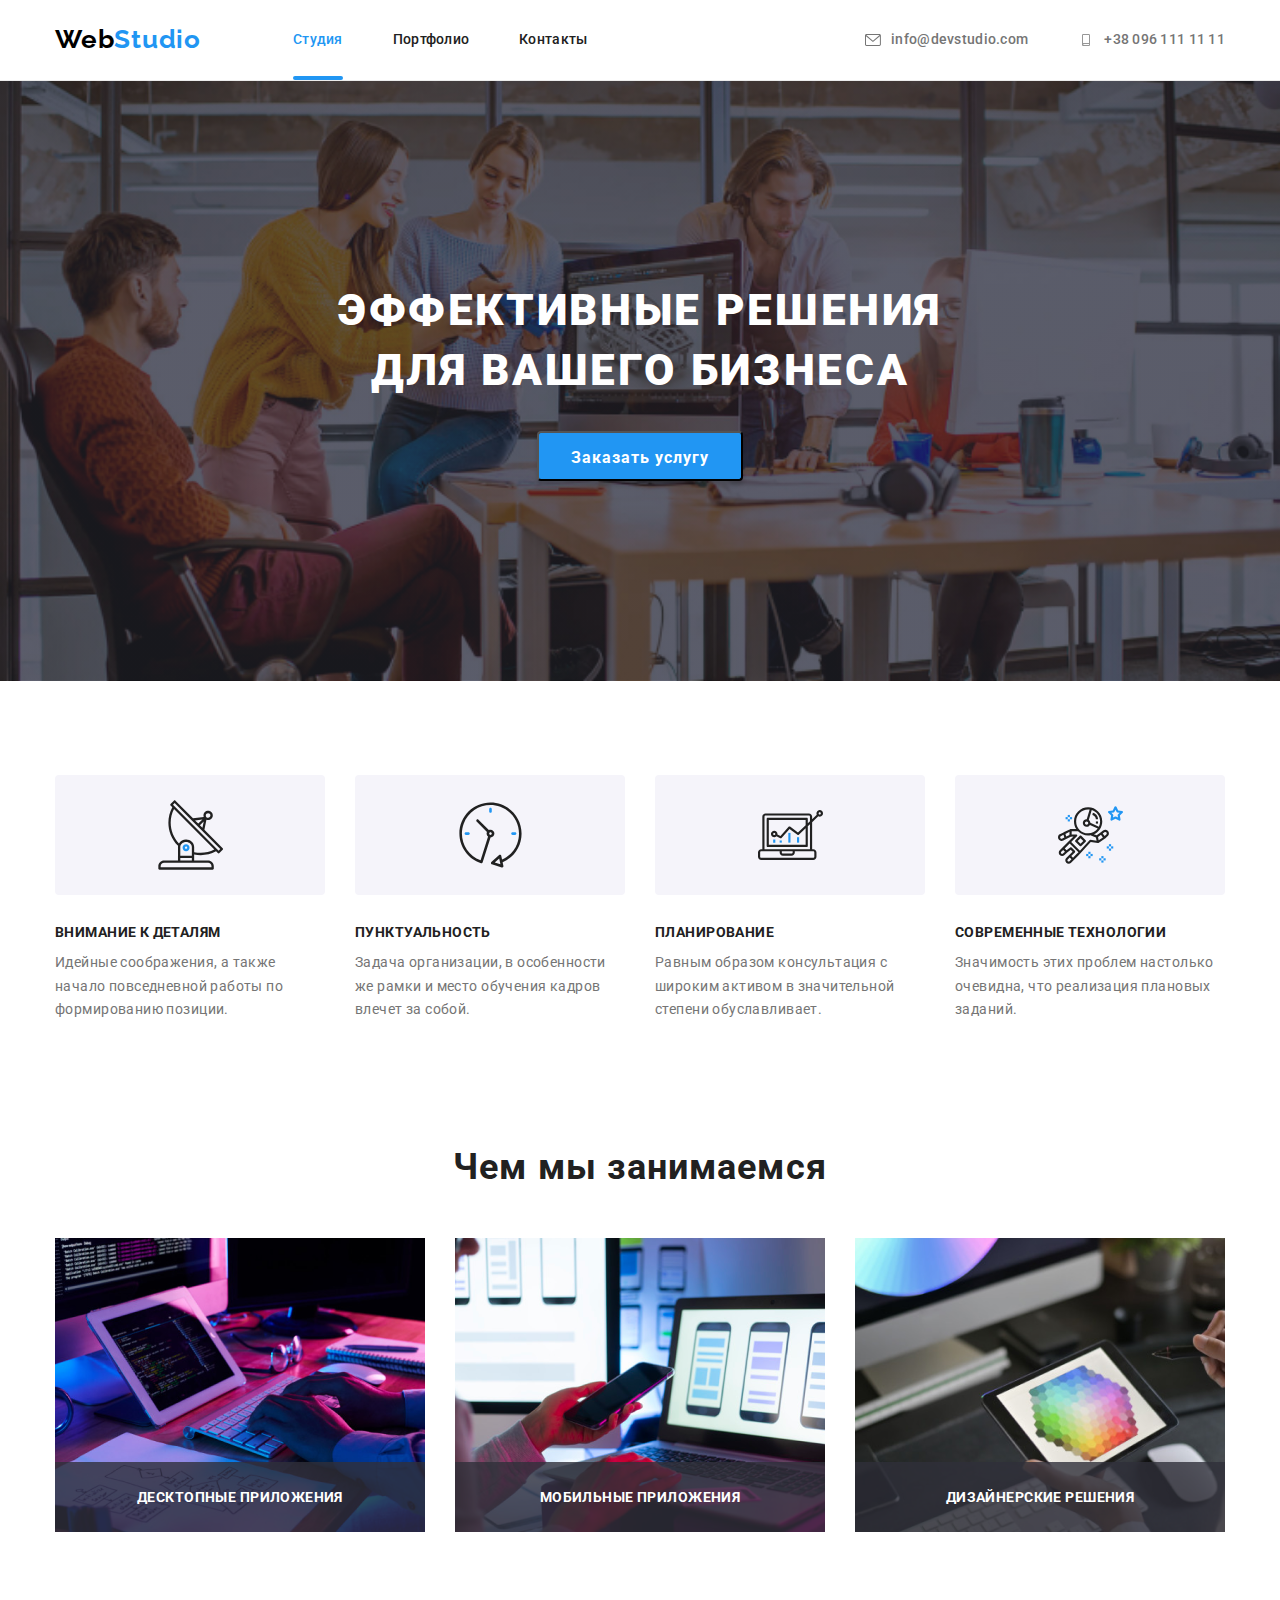
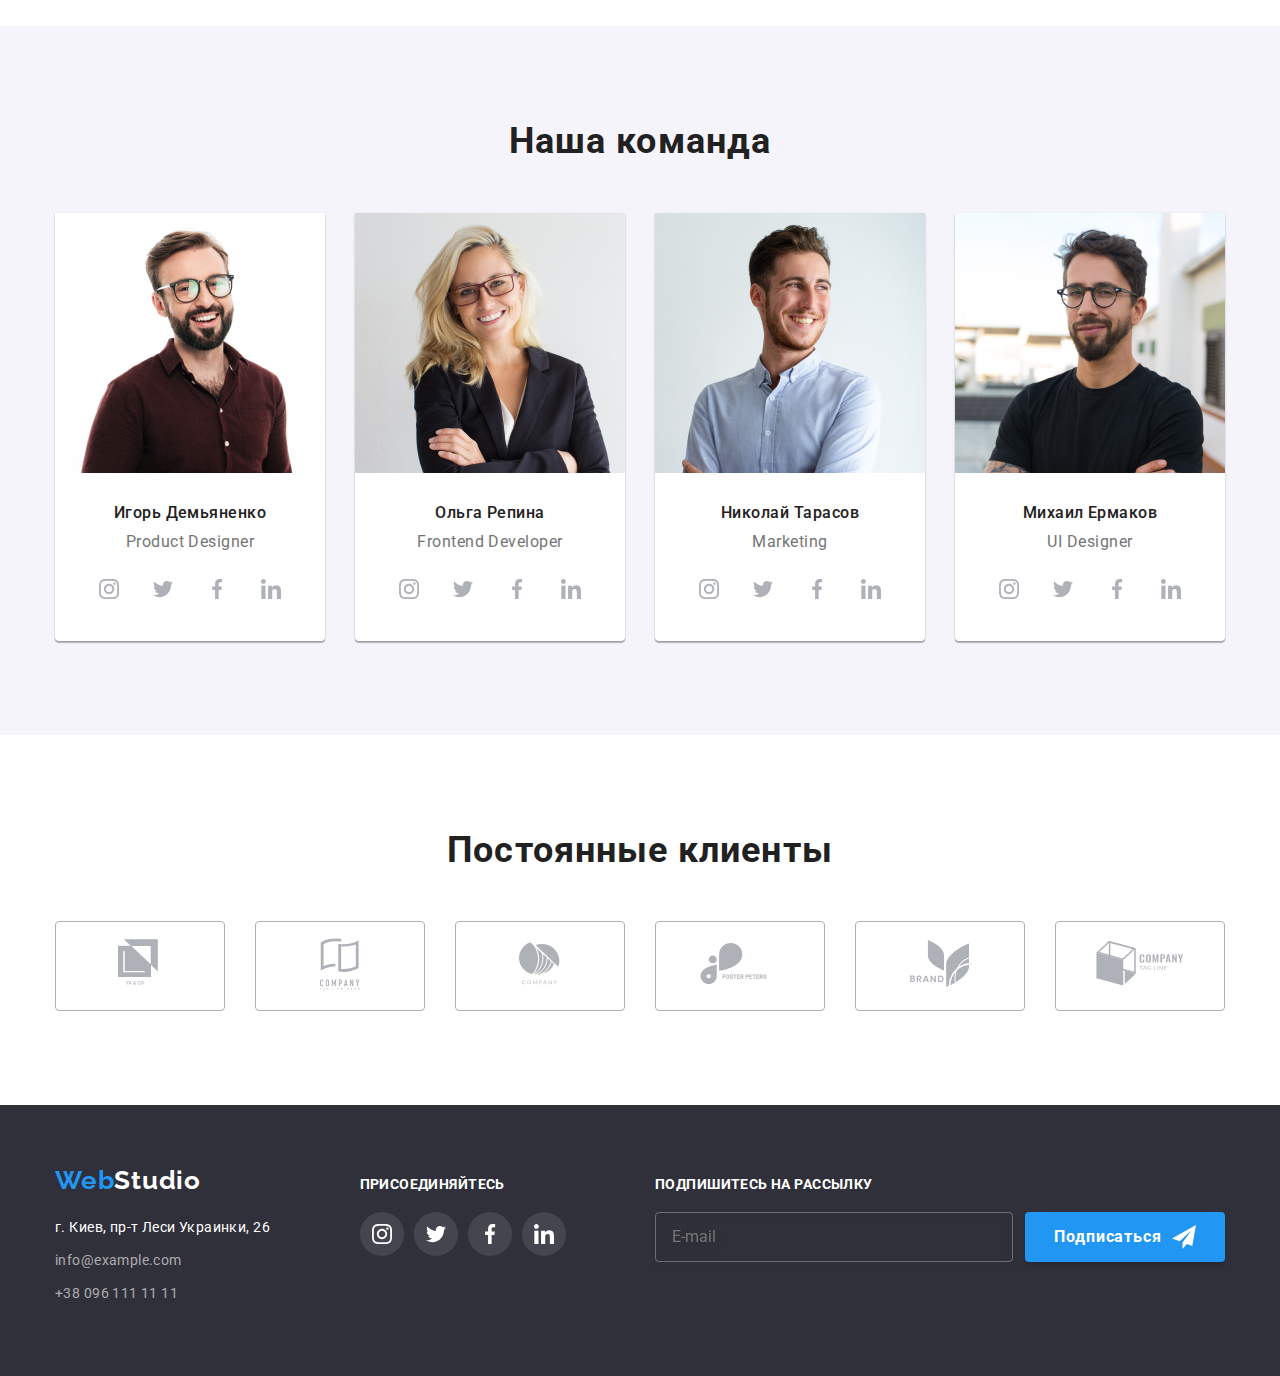
==== index.html @ e558c416 "продовжую 8 дз" ====
<!DOCTYPE html>
<html lang="ru">
  <head>
    <meta charset="UTF-8" />
    <meta name="viewport" content="width=device-width, initial-scale=1.0" />
    <title>Web Studio</title>
    <link href="https://fonts.googleapis.com/css2?family=Raleway:wght@700&family=Roboto:wght@400;500;700;900&display=swap"
      rel="stylesheet">
    <link rel="stylesheet" href="https://cdnjs.cloudflare.com/ajax/libs/modern-normalize/1.0.0/modern-normalize.min.css">
    <link rel="stylesheet" href="css/main.min.css">
  </head>
  <body>
    
    <!--Шапка сайта-->

        <header class="header">
          <div class="container">
            <div class="header__container">
              <a class="header__logo" href="./index.html" aria-label="логотип">Web<span class="header__studio">Studio</span></a>
            
              <nav class="navigation">
                <ul class="navigation__list list">
                  <li class="navigation__item"><a href="./index.html" class="navigation__link navigation__link_special">Студия</a></li>
                  <li class="navigation__item"><a href="./portfolio.html" class="navigation__link">Портфолио</a></li>
                  <li class="navigation__item"><a href="#Контакты" class="navigation__link">Контакты</a></li>
                </ul>
              </nav>
            
              <ul class="auth-nav list">
                <li><a href="mailto:info@devstudio.com" class="auth-nav__item auth-nav__item_email">
                  <svg class="auth-nav__icon" width="16px" height="12">
                    <use href="./img/icons/sprite.svg#icon-envelope"></use>
                  </svg>
                  info@devstudio.com</a></li>
                <li><a href="tel:+380961111111" class="auth-nav__item auth-nav__item_tel">
                  <svg class="auth-nav__icon" width="16px" height="12">
                    <use href="./img/icons/sprite.svg#icon-smartphone"></use>
                  </svg>
                  +38 096 111 11 11</a></li>
              </ul>
            </div>
          </div>
        </header>

      
      <!--HERO-->

      <main>
        <section class="hero">
          <div class="hero__content">
            <h1 class="hero__title">Эффективные решения <br /> для вашего бизнеса</h1>
            <button type="button" data-modal-open class="hero__button">Заказать услугу</button>
          </div>
        </section>
         
         
      
        <!--QUALITIES-->

        <section class="qualities">
          <div class="container">
            <ul class="qualities__list list">
                <li class="qualities__item">
                  <div class="qualities__svg">
                    <svg width="65px" height="70px">
                      <use href="./img/icons/sprite.svg#icon-sputnik"></use>
                    </svg>
                  </div>
                  <h2 class="qualities__title">Внимание к деталям</h2>
                  <p class="qualities__info">Идейные соображения, а также начало повседневной работы по формированию позиции.</p>
                </li>
              
                <li class="qualities__item">
                  <div class="qualities__svg">
                    <svg width="65px" height="70px">
                      <use href="./img/icons/sprite.svg#icon-clock"></use>
                    </svg>
                  </div>
                  <h3 class="qualities__title">Пунктуальность</h3>
                  <p class="qualities__info">Задача организации, в особенности же рамки и место обучения кадров влечет за собой.</p>
                </li>
              
                <li class="qualities__item">
                  <div class="qualities__svg">
                    <svg width="65px" height="70px">
                      <use href="./img/icons/sprite.svg#icon-diagram"></use>
                    </svg>
                  </div>
                  <h3 class="qualities__title">Планирование</h3>
                  <p class="qualities__info">Равным образом консультация с широким активом в значительной степени обуславливает.</p>
                </li>
              
                <li class="qualities__item">
                  <div class="qualities__svg">
                    <svg width="65px" height="70px">
                      <use href="./img/icons/sprite.svg#icon-astronaut"></use>
                    </svg>
                  </div>
                <h3 class="qualities__title">Современные технологии</h3>
                <p class="qualities__info">Значимость этих проблем настолько очевидна, что реализация плановых заданий.</p>
              </li>
            </ul>
          </div>
        </section>


        <!--PROJECTS-->

        <section class="our-projects">
        <div class="container">
          <h2 class="our-projects__title">Чем мы занимаемся</h2>
          <ul class="our-projects__list list">
            <li class="our-projects__item">
              <img src="./img/img.png" alt="Photo" />
            <div class="our-projects__overlay">
              <h3 class="our-projects__overlay-title">Десктопные приложения</h3>
            </div>
          </li>
            <li class="our-projects__item"><img src="./img/img1.png" alt="Photo" />
            <div class="our-projects__overlay">
              <h3 class="our-projects__overlay-title">Мобильные приложения</h3>
            </div>
            </li>
            <li class="our-projects__item"><img src="./img/img2.png" alt="Photo" />
            <div class="our-projects__overlay">
              <h3 class="our-projects__overlay-title">Дизайнерские решения</h3>
            </div>
            </li>
          </ul>
        </div>
        </section>


        <!--Наша команда-->

        <section class="ourteam">
          <div class="container">
            <h2 class="ourteam__title">Наша команда</h2>
            <ul class="ourteam__list list">

              <li class="ourteam__item">
                <picture class="picture">
                  <source srcset="./img/ourteam/igor_desk/img.jpg 1x, ./img/ourteam/igor_desk/img@2x.jpg 2x" media="(min-width: 1200px)">
                  <source srcset="./img/ourteam/igor_tab/img.jpg 1x, ./img/ourteam/igor_tab/img@2x.jpg 2x" media="(min-width: 768px)">
                  <source srcset="./img/ourteam/igor_tel/img.jpg 1x, ./img/ourteam/igor_tel/img@2x.jpg 2x" media="(min-width: 320px)">
                  <img class="ourteam__img" src="./img/ourteam/igor_tel/img.jpg" alt="Photo"  />
                </picture>
                <h3 class="ourteam__section-title">Игорь Демьяненко</h3>
                <p class="ourteam__section-info">Product Designer</p>
                <ul class="ourteam__social-list list">

                  <li class="ourteam__social-item"><a href="" class="ourteam__social-link">
                    <svg  class="ourteam__icon">
                      <use href="./img/icons/sprite.svg#icon-instagram"></use>
                    </svg>
                    </a>
                  </li>

                  <li class="ourteam__social-item"><a href="" class="ourteam__social-link">
                    <svg class="ourteam__icon">
                      <use href="./img/icons/sprite.svg#icon-twitter"></use>
                    </svg>
                  </a></li>

                  <li class="ourteam__social-item"><a href="" class="ourteam__social-link">
                    <svg class="ourteam__icon">
                      <use href="./img/icons/sprite.svg#icon-facebook"></use>
                    </svg>
                  </a></li>

                  <li class="ourteam__social-item"><a href="" class="ourteam__social-link">
                    <svg class="ourteam__icon">
                      <use href="./img/icons/sprite.svg#icon-linkedin"></use>
                    </svg>
                  </a></li>
                </ul>
              </li>

              <li class="ourteam__item">
                <picture class="picture">
                  <source srcset="./img/ourteam/olga_desk/img.jpg 1x, ./img/ourteam/olga_desk/img@2x.jpg 2x"
                    media="(min-width: 1200px)">
                  <source srcset="./img/ourteam/olga_tab/img.jpg 1x, ./img/ourteam/olga_tab/img@2x.jpg 2x" media="(min-width: 768px)">
                  <source srcset="./img/ourteam/olga_tel/img.jpg 1x, ./img/ourteam/olga_tel/img@2x.jpg 2x" media="(min-width: 320px)">
                  <img class="ourteam__img" src="./img/ourteam/olga_tel/img.jpg" alt="Photo" />
                </picture>
                <h3 class="ourteam__section-title">Ольга Репина</h3>
                <p class="ourteam__section-info">Frontend Developer</p>

                <ul class="ourteam__social-list list">

                  <li class="ourteam__social-item"><a href="" class="ourteam__social-link">
                    <svg class="ourteam__icon">
                      <use href="./img/icons/sprite.svg#icon-instagram"></use>
                    </svg>
                  </a></li>

                  <li class="ourteam__social-item"><a href="" class="ourteam__social-link">
                    <svg class="ourteam__icon">
                      <use href="./img/icons/sprite.svg#icon-twitter"></use>
                    </svg>
                  </a></li>

                  <li class="ourteam__social-item"><a href="" class="ourteam__social-link">
                    <svg class="ourteam__icon">
                      <use href="./img/icons/sprite.svg#icon-facebook"></use>
                    </svg>
                  </a></li>

                  <li class="ourteam__social-item"><a href="" class="ourteam__social-link">
                    <svg class="ourteam__icon">
                      <use href="./img/icons/sprite.svg#icon-linkedin"></use>
                    </svg>
                  </a></li>
                </ul>
              </li>

              <li class="ourteam__item">
                <picture class="picture">
                <source srcset="./img/ourteam/kolia_desk/img.jpg 1x, ./img/ourteam/kolia_desk/img@2x.jpg 2x" media="(min-width: 1200px)">
                <source srcset="./img/ourteam/kolia_tab/img.jpg 1x, ./img/ourteam/kolia_tab/img@2x.jpg 2x" media="(min-width: 768px)">
                <source srcset="./img/ourteam/kolia_tel/img.jpg 1x, ./img/ourteam/kolia_tel/img@2x.jpg 2x" media="(min-width: 320px)">
                <img class="ourteam__img" src="./img/ourteam/kolia_tel/img.jpg" alt="Photo" />
                </picture>
                <h3 class="ourteam__section-title">Николай Тарасов</h3>
                <p class="ourteam__section-info">Marketing</p>
                <ul class="ourteam__social-list list">

                  <li class="ourteam__social-item"><a href="" class="ourteam__social-link">
                    <svg class="ourteam__icon">
                      <use href="./img/icons/sprite.svg#icon-instagram"></use>
                    </svg>
                  </a></li>

                  <li class="ourteam__social-item"><a href="" class="ourteam__social-link">
                    <svg class="ourteam__icon">
                      <use href="./img/icons/sprite.svg#icon-twitter"></use>
                    </svg>
                  </a></li>

                  <li class="ourteam__social-item"><a href="" class="ourteam__social-link">
                    <svg class="ourteam__icon">
                      <use href="./img/icons/sprite.svg#icon-facebook"></use>
                    </svg>
                  </a></li>

                  <li class="ourteam__social-item"><a href="" class="ourteam__social-link">
                    <svg class="ourteam__icon">
                      <use href="./img/icons/sprite.svg#icon-linkedin"></use>
                    </svg>
                  </a></li>
                </ul>
              </li>

              <li class="ourteam__item">
                <picture class="picture">
                  <source srcset="./img/ourteam/misha_desk/img.jpg 1x, ./img/ourteam/misha_desk/img@2x.jpg 2x"
                    media="(min-width: 1200px)">
                  <source srcset="./img/ourteam/misha_tab/img.jpg 1x, ./img/ourteam/misha_tab/img@2x.jpg 2x" media="(min-width: 768px)">
                  <source srcset="./img/ourteam/misha_tel/img.jpg 1x, ./img/ourteam/misha_tel/img@2x.jpg 2x" media="(min-width: 320px)">
                  <img class="ourteam__img" src="./img/ourteam/misha_tel/img.jpg" alt="Photo" />
                </picture>
                <h3 class="ourteam__section-title">Михаил Ермаков</h3>
                <p class="ourteam__section-info">UI Designer</p>

                <ul class="ourteam__social-list list">

                  <li class="ourteam__social-item"><a href="" class="ourteam__social-link">
                    <svg class="ourteam__icon">
                      <use href="./img/icons/sprite.svg#icon-instagram"></use>
                    </svg>
                  </a></li>

                  <li class="ourteam__social-item"><a href="" class="ourteam__social-link">
                    <svg class="ourteam__icon">
                      <use href="./img/icons/sprite.svg#icon-twitter"></use>
                    </svg>
                  </a></li>

                  <li class="ourteam__social-item"><a href="" class="ourteam__social-link">
                    <svg class="ourteam__icon">
                      <use href="./img/icons/sprite.svg#icon-facebook"></use>
                    </svg>
                  </a></li>

                  <li class="ourteam__social-item"><a href="" class="ourteam__social-link">
                    <svg class="ourteam__icon">
                      <use href="./img/icons/sprite.svg#icon-linkedin"></use>
                    </svg>
                  </a></li>
                </ul>
              </li>

            </ul>
          </div>
        </section>

          <!--Постоянные клиенты-->

        <section class="clients">
          <div class="container">
            <h2 class="clients__title">Постоянные клиенты</h2>
            <ul class="clients__list list">
              <li class="clients__item">
                <a href="">
                  <svg class="clients__icon" width="44px" height="49px">
                    <use href="./img/icons/sprite.svg#icon-logo"></use>
                  </svg>
                </a>
              </li>
              <li class="clients__item">
                <a href="">
                  <svg class="clients__icon" width="40px" height="52px">
                    <use href="./img/icons/sprite.svg#icon-logo1"></use>
                  </svg>
                </a>
              </li>
              <li class="clients__item">
                <a href="">
                  <svg class="clients__icon" width="41px" height="43px">
                    <use href="./img/icons/sprite.svg#icon-logo2"></use>
                  </svg>
                </a>
              </li>
              <li class="clients__item">
                <a href="">
                  <svg class="clients__icon" width="80px" height="42px">
                    <use href="./img/icons/sprite.svg#icon-logo3"></use>
                  </svg>
                </a>
              </li>
              <li class="clients__item">
                <a href="">
                  <svg class="clients__icon" width="59px" height="47px">
                    <use href="./img/icons/sprite.svg#icon-logo4"></use>
                  </svg>
                </a>
              </li>
              <li class="clients__item">
                <a href="">
                  <svg class="clients__icon" width="88px" height="45px">
                    <use href="./img/icons/sprite.svg#icon-logo5"></use>
                  </svg>
                </a>
              </li>
            </ul>
          </div>
        </section>
     </main>

      <!--Підвал-->

      <footer class="footer">
        <div class="footer__container container">

          <!-- 1 СЕКЦІЯ -->
          <div class="footer-contacts">
            <a href="./index.html" class="footer-contacts__webstudio">Web<span class="footer-contacts__logo">Studio</span></a>
            <address class="footer-contacts__adress">
              <p class="footer-contacts__street">г. Киев, пр-т Леси Украинки, 26</p>
              <p class="footer-contacts__mail"><a href="mailto:info@example.com" class="footer-contacts__info">info@example.com</a></p>
              <p><a href="tel:+380961111111" class="footer-contacts__info">+38 096 111 11 11</a></p>
            </address>
          </div>

          <!-- 2 СЕКЦІЯ -->
          <div class="footer-join">
            <h3 class="footer__title">присоединяйтесь</h3>
            <ul class="footer-join__list list">
              <li class="footer-join__item">
                <a href="" class="footer-join__link">
                  <svg class="footer-join__icon">
                    <use href="./img/icons/sprite.svg#icon-instagram"></use>
                  </svg>
                </a>
              </li>
              <li class="footer-join__item">
                <a href="" class="footer-join__link">
                  <svg class="footer-join__icon">
                    <use href="./img/icons/sprite.svg#icon-twitter"></use>
                  </svg>
                </a>
              </li>
              <li class="footer-join__item">
                <a href="" class="footer-join__link">
                  <svg class="footer-join__icon">
                    <use href="./img/icons/sprite.svg#icon-facebook"></use>
                  </svg>
                </a>
              </li>
              <li class="footer-join__item">
                <a href="" class="footer-join__link">
                  <svg class="footer-join__icon">
                    <use href="./img/icons/sprite.svg#icon-linkedin"></use>
                  </svg>
                </a>
              </li>
            </ul>
          </div>

          <!-- 3 СЕКЦІЯ -->
          <div class="footer-subscribe">
            <h3 class="footer__title">Подпишитесь на рассылку</h3>
            <form action="#" class="footer-subscribe__form">
              <input type="email" class="footer-subscribe__input" name="user-email" placeholder="E-mail">
              <button type="submit" class="footer-subscribe__btn">Подписаться
                <svg class="footer-subscribe__icon" width="24" height="24">
                  <use href="./img/icon/sprite.svg#icon-send"></use>
                </svg>
              </button>
            </form>
          </div>

        </div>
      </footer>

          <!-- BACKDROP -->
          <!-- КНОПКА -->

      <div class="backdrop is-hidden" data-modal>
        <div class="modal">
          <button type="button" class="modal__close" data-modal-close>
            <svg class="modal__close-icon" width="18px" height="18px">
              <use href="./img/icons/sprite.svg#icon-close-modal"></use>
            </svg>
          </button>

         <!-- СЕКЦІЯ -->
          <h3 class="modal__title">Оставьте свои данные, мы вам перезвоним</h3>
          <form action="#" class="modal__form">

            <div class="modal__form-field">
            <label class="modal__label" for="user-name">Имя</label>
            <input type="text" name="user-name" id="user-name" class="modal__input">
            <svg class="modal__icon">
              <use href="./img/icon/sprite.svg#icon-person"></use>
            </svg>
            </div>
            
            <div class="modal__form-field">
              <label class="modal__label" for="user-tell">Телефон</label>
              <input type="tel" name="user-tell" id="user-tell" class="modal__input">
              <svg class="modal__icon">
                <use href="./img/icon/sprite.svg#icon-tell"></use>
              </svg>
            </div>
                        
            <div class="modal__form-field">
              <label class="modal__label" for="user-email">Почта</label>
              <input type="email" name="user-email" id="user-email" class="modal__input">
              <svg class="modal__icon">
                <use href="./img/icon/sprite.svg#icon-email"></use>
              </svg>
            </div>
                  
            <div class="modal__form-field">
              <label for="user-message" class="modal__label">Комментарий</label>
              <textarea name="user-message" id="user-message" class="modal__textarea"></textarea>
            </div>
              
            <div class="modal__policy-field">
              <input type="checkbox" name="user-policy" id="user-policy" class="modal__checkbox visually-hidden">
              <label for="user-policy" class="modal__label-policy"><span>Соглашаюсь с рассылкой и принимаю <a href="">Условия
                договора</a></span></label>
              <button type="submit" class="modal__btn">Отправить</button>
            </div>
                                     
            </form>
        </div>
      </div>

      <script>
        (() => {
          document.querySelector('.js-speaker-form').addEventListener('submit', e => {
            e.preventDefault();

            new FormData(e.currentTarget).forEach((value, name) =>
              console.log(`${name}: ${value}`),
            );

            e.currentTarget.reset();
          });
        })();
      </script>
      <script src="./js/btn-menu.js"></script>
      <script src="./js/modal.js"></script>

  </body>
</html>
---- css/main.min.css ----
html{box-sizing:border-box}*{margin:0;padding:0}*,*::before,*::after{box-sizing:inherit}img{display:block}body{background-color:#ffffff;color:#757575;font-family:"Roboto", sans-serif;letter-spacing:0.03em}.container{width:100%;padding-left:15px;padding-right:15px;margin-right:auto;margin-left:auto}@media screen and (min-width: 480px){.container{width:480px}}@media screen and (min-width: 768px){.container{width:768px}}@media screen and (min-width: 1200px){.container{width:1200px}}.list{list-style:none}.header{border-bottom:1px solid #ececec}.header__logo{width:145px;height:31px;color:#000000;text-decoration:none;font-family:"Raleway", sans-serif;font-style:normal;font-weight:bold;font-size:26px;line-height:1.19;letter-spacing:0.03em;margin-right:93px}.header__studio{color:#2196f3}.header__container{display:flex;align-items:flex-start;align-items:center}.navigation__list{display:flex;max-width:294px}.navigation__link{font-style:normal;font-weight:500;font-size:14px;line-height:1.14;letter-spacing:0.02em;color:#212121;text-decoration:none;position:relative;display:block;padding-top:32px;padding-bottom:32px}.navigation__link_special{color:#2196f3}.navigation__link:hover,.navigation__link:focus{color:#2196f3;transition:250ms cubic-bezier(0.4, 0, 0.2, 1)}.navigation__link::after{content:"";position:absolute;display:block;left:0;bottom:-0.3px;width:100%;height:4px;background:#2196f3;border-radius:2px;transform:scaleX(0);transition:250ms cubic-bezier(0.4, 0, 0.2, 1)}.navigation__link:hover::after,.navigation__link:focus::after{transform:scaleX(1);transition:250ms cubic-bezier(0.4, 0, 0.2, 1)}.navigation__link_special::after{content:"";position:absolute;display:block;left:0;bottom:-0.3px;width:100%;height:4px;background:#2196f3;border-radius:2px;transform:scaleX(1);transition:250ms cubic-bezier(0.4, 0, 0.2, 1)}.navigation__item:not(:last-child){margin-right:50px}.auth-nav__item{color:#757575;text-decoration:none;font-weight:500;font-size:14px;line-height:1.14;letter-spacing:0.02em}.auth-nav__item:hover,.auth-nav__item:focus{color:#2196f3;transition:250ms cubic-bezier(0.4, 0, 0.2, 1)}.auth-nav{display:flex;margin-left:auto}.auth-nav__item{display:flex;justify-content:center;align-items:center}.auth-nav__item_tel{margin-left:50px}.auth-nav__icon{margin-right:10px;fill:#757575}.auth-nav__item:hover .auth-nav__icon{fill:#2196f3;transition:250ms cubic-bezier(0.4, 0, 0.2, 1)}.hero{width:100%;padding-top:118px;padding-bottom:118px;background-color:#c4c4c4;background-image:linear-gradient(rgba(47,48,58,0.5), rgba(47,48,58,0.5)),url("../../img/hero/mhero.jpg");background-size:cover;background-position:center}@media screen and (min-device-pixel-ratio: 2), screen and (min-resolution: 192dpi), screen and (min-resolution: 2dppx){.hero{background-image:url("../../img/hero/mhero@2x.jpg")}}@media screen and (min-width: 481px) and (max-width: 768px){.hero{background-image:linear-gradient(rgba(47,48,58,0.5), rgba(47,48,58,0.5)),url("../../img/hero/thero.jpg");background-size:cover;background-position:center}}@media screen and (min-device-pixel-ratio: 2), screen and (min-resolution: 192dpi), screen and (min-resolution: 2dppx){.hero{background-image:url("../../img/hero/thero@2x.jpg")}}@media screen and (min-width: 769px){.hero{padding-top:200px;padding-bottom:200px}.hero{background-image:linear-gradient(rgba(47,48,58,0.5), rgba(47,48,58,0.5)),url("../../img/hero/dhero.jpg");background-size:cover;background-position:center}}@media screen and (min-device-pixel-ratio: 2), screen and (min-resolution: 192dpi), screen and (min-resolution: 2dppx){.hero{background-image:url("../../img/hero/dhero@2x.jpg")}}.hero__content{margin-left:auto;margin-right:auto;padding:0;text-align:center}@media screen and (min-width: 480px) and (max-width: 1199px){.hero__content__content{width:360px}}@media screen and (min-width: 1200px){.hero__content__content{width:696px}}.hero__title{margin-top:0px;margin-bottom:30px;color:#fff;font-weight:900;font-size:44px;line-height:1.36;letter-spacing:0.06em;text-transform:uppercase}@media screen and (max-width: 1199px){.hero__title__title{font-size:26px;line-height:1.61}}.hero__button{display:inline-block;min-width:200px;height:50px;padding:10px 32px;font-style:normal;font-weight:bold;font-size:16px;line-height:1.875;text-align:center;letter-spacing:0.06em;color:#fff;background:#2196f3;box-shadow:0px 4px 4px rgba(0,0,0,0.15);border-radius:4px}.qualities{padding-top:60px;padding-bottom:60px}@media screen and (min-width: 1200px){.qualities{padding-top:94px;padding-bottom:47px}}.qualities__list{display:block;margin:0 auto}@media screen and (min-width: 768px){.qualities__list{display:flex;flex-wrap:wrap;justify-content:space-between}}@media screen and (min-width: 1200px){.qualities__list{display:flex;justify-content:space-between}}.qualities__item{display:block;width:450px}@media screen and (min-width: 320px) and (max-width: 767px){.qualities__item:not(:last-child){margin-bottom:30px}}@media screen and (min-width: 768px){.qualities__item{width:354px}.qualities__item:nth-child(-n+2){margin-bottom:30px}}@media screen and (min-width: 1200px){.qualities__item{width:270px;display:flex;flex-direction:column;margin-bottom:0}.qualities__item:not(:last-child){margin-right:30px}}.qualities__title{margin-bottom:10px;color:#212121;text-align:center;margin-bottom:10px;font-style:normal;font-weight:bold;font-size:14px;line-height:1.14;letter-spacing:0.03em;text-transform:uppercase}@media screen and (min-width: 768px){.qualities__title{text-align:start}}.qualities__info{color:#757575;font-style:normal;font-weight:normal;font-size:14px;line-height:1.71;letter-spacing:0.03em}.qualities__svg{height:120px;width:450px;border-radius:4px;margin-bottom:30px;display:flex;justify-content:center;align-items:center;background-color:#f5f4fa}@media screen and (min-width: 768px){.qualities__svg{width:354px}}@media screen and (min-width: 1200px){.qualities__svg{width:270px}}.our-projects{padding-top:47px;padding-bottom:94px;display:none}@media screen and (min-width: 1200px){.our-projects{display:block}}.our-projects__title{font-style:normal;font-weight:bold;font-size:36px;line-height:1.17;text-align:center;letter-spacing:0.03em;margin-bottom:50px;color:#212121}.our-projects__list{display:flex;justify-content:center;font-size:0}.our-projects__item{display:block;width:370px;position:relative}.our-projects__item:not(:last-child){margin-right:30px}.our-projects__overlay{position:absolute;bottom:0;left:0;width:370px;height:70px;background:rgba(47,48,58,0.8);padding-top:27px;padding-bottom:27px}.our-projects__overlay-title{font-style:normal;font-weight:bold;font-size:14px;line-height:16px;text-align:center;letter-spacing:0.03em;text-transform:uppercase;color:#ffffff}.ourteam{background:#f5f4fa;padding-bottom:60px;padding-top:60px}@media screen and (min-width: 1200px){.ourteam{padding-bottom:94px;padding-top:94px}}.ourteam__title{font-style:normal;font-weight:bold;font-size:28px;line-height:1.18;text-align:center;letter-spacing:0.03em;margin-bottom:30px;color:#212121}@media screen and (min-width: 1200px){.ourteam__title{font-size:36px;line-height:1.17;margin-bottom:50px}}.ourteam__section-title{font-weight:500;font-size:16px;line-height:19px;text-align:center;letter-spacing:0.03em;margin-bottom:10px;color:#212121}.ourteam__section-info{text-align:center;margin-bottom:16px;color:#757575;font-style:normal;font-weight:normal;font-size:16px;line-height:1.19;text-align:center;letter-spacing:0.03em}.ourteam__img{margin-bottom:30px}.ourteam__list{display:block;margin:0 auto}@media screen and (min-width: 768px){.ourteam__list{display:flex;flex-wrap:wrap;justify-content:space-between}}@media screen and (min-width: 1200px){.ourteam__list{display:flex;justify-content:center}}.ourteam__item{display:block;width:450px;background:#ffffff;box-shadow:0px 1px 3px rgba(0,0,0,0.12),0px 1px 1px rgba(0,0,0,0.14),0px 2px 1px rgba(0,0,0,0.2);border-radius:0px 0px 4px 4px;padding-bottom:30px}@media screen and (min-width: 320px) and (max-width: 767px){.ourteam__item:not(:last-child){margin-bottom:30px}}@media screen and (min-width: 768px){.ourteam__item{width:354px}.ourteam__item:nth-child(-n+2){margin-bottom:30px}}@media screen and (min-width: 1200px){.ourteam__item{width:270px;display:flex;flex-direction:column;margin-bottom:0}.ourteam__item:not(:last-child){margin-right:30px;margin-bottom:0}}.ourteam__social-list{display:flex;justify-content:center}.ourteam__social-link{width:44px;height:44px;background-color:#ffffff;border-radius:50%;display:flex;justify-content:center;align-items:center}.ourteam__social-item:not(:last-child){margin-right:10px}.ourteam__icon{width:20px;height:20px;fill:#afb1b8}.ourteam__social-link:hover,.ourteam__social-link:focus{background-color:#2196f3;transition:250ms cubic-bezier(0.4, 0, 0.2, 1)}.ourteam__social-link:hover .ourteam__icon,.ourteam__social-link:focus .ourteam__icon{fill:#fff;transition:250ms cubic-bezier(0.4, 0, 0.2, 1)}.clients{padding-bottom:60px;padding-top:60px}@media screen and (min-width: 1200px){.clients{padding-bottom:94px;padding-top:94px}}.clients__title{font-style:normal;font-weight:bold;font-size:28px;line-height:1.18px;text-align:center;letter-spacing:0.03em;color:#212121;margin-bottom:30px}@media screen and (min-width: 1200px){.clients__title{font-size:36px;line-height:1.17;margin-bottom:50px}}.clients__list{display:flex;flex-wrap:wrap;margin:-15px}.clients__item{border:1px solid #afb1b8;box-sizing:border-box;border-radius:4px;display:flex;justify-content:center;align-items:center;height:90px}@media screen and (min-width: 768px){.clients__item{width:calc((100% - 3 * 30px) / 3);margin:15px}}@media screen and (min-width: 1200px){.clients__item{width:calc((100% - 6 * 30px) / 6);margin:15px}}@media screen and (max-width: 767px){.clients__item{width:calc((100% - 2 * 30px) / 2);margin:15px}}.clients__item:hover,.clients__item:focus{border-color:#2196f3}.clients__icon{fill:#afb1b8}.clients__item:hover .clients__icon,.clients__item:focus .clients__icon{fill:#2196f3;transition:250ms cubic-bezier(0.4, 0, 0.2, 1)}.footer{background:#2f303a;padding-bottom:60px;padding-top:60px}.footer__container{display:flex;flex-direction:column;align-items:center}@media screen and (min-width: 768px){.footer__container{display:flex;flex-direction:row;flex-wrap:wrap;justify-content:space-evenly;align-items:baseline}}@media screen and (min-width: 1200px){.footer__container{display:flex;flex-direction:row;justify-content:space-between;align-items:baseline}}.footer__title{font-style:normal;font-weight:bold;font-size:14px;line-height:16px;letter-spacing:0.03em;text-transform:uppercase;color:#fff;margin-bottom:20px}.footer-contacts{display:flex;flex-direction:column;margin-bottom:60px;align-items:center}@media screen and (min-width: 1200px){.footer-contacts{align-items:flex-start;margin-bottom:0}}.footer-contacts__webstudio{display:inline-block;font-family:"Raleway", sans-serif;font-style:normal;font-weight:bold;font-size:26px;line-height:1.19;letter-spacing:0.03em;color:#2196f3;text-decoration:none;margin-bottom:20px}.footer-contacts__logo{color:#fff}.footer-contacts__street{display:inline-block;font-style:normal;font-weight:normal;font-size:14px;line-height:1.71;letter-spacing:0.03em;color:#fff;margin-bottom:9px}.footer-contacts__info{display:inline-block;font-style:normal;font-weight:normal;font-size:14px;line-height:1.71;text-decoration:none;letter-spacing:0.03em;color:rgba(255,255,255,0.6)}.footer-contacts__mail{display:inline-block;margin-bottom:9px}.footer-contacts__adress{display:flex;flex-direction:column}@media screen and (min-width: 320px) and (max-width: 1199px){.footer-contacts__adress{text-align:center}}.footer-join{width:206px;margin-bottom:60px;text-align:center}@media screen and (min-width: 1200px){.footer-join{text-align:left}}.footer-join__list{display:flex;justify-content:space-between}.footer-join__link{width:44px;height:44px;background:rgba(255,255,255,0.1);border-radius:50%;display:flex;justify-content:center;align-items:center}.footer-join__link:hover,.footer-join__link:hover{background-color:#2196f3;transition:250ms cubic-bezier(0.4, 0, 0.2, 1)}.footer-join__icon{fill:#ffffff;width:20px;height:20px}.footer-subscribe{text-align:center}@media screen and (min-width: 1200px){.footer-subscribe{text-align:left}}.footer-subscribe__form{display:flex;justify-content:center;align-items:center;flex-direction:column}@media screen and (min-width: 1200px){.footer-subscribe__form{display:flex;flex-direction:row}}.footer-subscribe__input{width:450px;height:50px;border:1px solid rgba(255,255,255,0.3);box-sizing:border-box;filter:drop-shadow(0px 4px 4px rgba(0,0,0,0.15));border-radius:4px;background:transparent;padding-left:16px;color:#fff}@media screen and (min-width: 320px) and (max-width: 1199px){.footer-subscribe__input{margin-bottom:20px}}@media screen and (min-width: 1200px){.footer-subscribe__input{width:358px}}.footer-subscribe__btn{width:200px;height:50px;box-shadow:0px 4px 4px rgba(0,0,0,0.15);border-radius:4px;background-color:#2196f3;border:none;margin-left:12px;font-style:normal;font-weight:bold;font-size:16px;line-height:30px;letter-spacing:0.06em;color:#ffffff;display:flex;justify-content:center;align-items:center}.footer-subscribe__icon{fill:#ffffff;margin-left:10px}.backdrop{position:fixed;top:0;left:0;width:100%;height:100%;background:rgba(0,0,0,0.2);transition:all 1000ms linear}.is-hidden{opacity:0;visibility:hidden;pointer-events:none}.modal{width:528px;background:#ffffff;box-shadow:0px 1px 3px rgba(0,0,0,0.12),0px 1px 1px rgba(0,0,0,0.14),0px 2px 1px rgba(0,0,0,0.2);border-radius:4px;position:absolute;top:50%;left:50%;transform:translate(-50%, -50%);padding-left:40px;padding-right:40px;padding-top:40px;padding-bottom:40px}.modal__close{width:30px;height:30px;border-radius:50%;background:#ffffff;border:1px solid rgba(0,0,0,0.1);position:absolute;cursor:pointer;top:8px;right:8px;display:flex;justify-content:center;align-items:center}.modal__close:hover,.modal__close:focus{fill:#2196f3;transition:250ms cubic-bezier(0.4, 0, 0.2, 1)}.modal__form-field{position:relative;margin-bottom:28px;width:448px}.modal__form{display:flex;flex-direction:column;align-items:center}.modal__input{width:100%;height:40px;left:576px;top:382px;border:1px solid rgba(33,33,33,0.2);border-radius:4px;padding-left:42px}.modal__input:focus,.modal__input:hover,.modal__textarea:focus,.modal__textarea:hover{outline:none;border-color:#2196f3}.modal__input:hover+.modal__icon,.modal__input:focus+.modal__icon{fill:#2196f3}.modal__textarea{width:100%;height:120px;border:1px solid rgba(33,33,33,0.2);box-sizing:border-box;border-radius:4px;resize:none;padding:12px 16px}.modal__icon{width:18px;height:18px;position:absolute;top:50%;left:12px;transform:translateY(-50%)}.modal__label{position:absolute;top:-18px;left:0;font-style:normal;font-weight:normal;font-size:12px;line-height:14px;letter-spacing:0.01em;color:#757575}.modal__title{margin-bottom:30px;font-weight:bold;font-size:20px;line-height:23px;text-align:center;letter-spacing:0.03em;color:#212121}.modal__label-policy{font-style:normal;font-weight:normal;font-size:14px;line-height:24px;letter-spacing:0.03em;color:#757575;padding-bottom:30px;text-align:right;display:flex;align-items:center;justify-content:center}.modal__label-policy::before{content:"";display:block;height:15px;width:16px;border:1px solid black;margin-right:8px}.modal__checkbox:checked+.modal__label-policy::before{background-image:url("../img/icon/check.svg");border:none}.modal__btn{width:200px;height:50px;background:#2196f3;box-shadow:0px 4px 4px rgba(0,0,0,0.15);border-radius:4px;font-style:normal;font-weight:bold;font-size:16px;line-height:30px;border:none;color:#ffffff}.modal__policy-field{display:flex;flex-wrap:wrap;justify-content:center}.modal__btn:focus{background-color:#188ce8}.visually-hidden{position:absolute !important;clip:rect(1px 1px 1px 1px);clip:rect(1px, 1px, 1px, 1px);padding:0 !important;border:0 !important;height:1px !important;width:1px !important;overflow:hidden}.button{padding-top:94px;padding-bottom:94px}.button__icon{padding:6px 22px;background:#f5f4fa;border-radius:4px;font-style:normal;font-weight:500;font-size:16px;line-height:26px;color:#212121;text-align:center;letter-spacing:0.03em;border:none}.button__icon:hover,.button__icon:focus{background:#2196f3;box-shadow:0px 3px 1px rgba(0,0,0,0.1),0px 1px 2px rgba(0,0,0,0.08),0px 2px 2px rgba(0,0,0,0.12);border-radius:4px;color:#fff;transition:250ms cubic-bezier(0.4, 0, 0.2, 1)}.button__list{display:flex;justify-content:center;margin-bottom:50px}.button__item:not(:last-child){margin-right:8px}.projects__title{font-style:normal;font-weight:bold;font-size:18px;line-height:36px;color:#212121;letter-spacing:0.06em}.projects__info{font-style:normal;font-weight:normal;font-size:16px;line-height:30px;color:#757575;letter-spacing:0.03em}.projects__list{display:flex;flex-wrap:wrap;justify-content:space-between}.projects__item{display:block;width:370px;background:#ffffff;border:1px solid #eeeeee;box-sizing:border-box}.projects__item:hover,.projects__item:focus{background:#ffffff;border:1px solid #eeeeee;box-sizing:border-box;box-shadow:0px 1px 1px rgba(0,0,0,0.12),0px 4px 4px rgba(0,0,0,0.06),1px 4px 6px rgba(0,0,0,0.16)}.projects__item:not(:nth-child(n+7)){margin-bottom:30px}.projects__container{margin:0 24px;padding-bottom:20px;padding-top:20px}.projects__overlay{position:relative;overflow:hidden}.projects__paragraph{font-style:normal;font-weight:normal;font-size:18px;line-height:28px;letter-spacing:0.03em;color:#ffffff;position:absolute;top:0;left:0;width:100%;height:100%;transform:translateY(100%);transition:transform 250ms ease;background-color:rgba(33,150,243,0.9);padding:63px 24px}.projects__item:hover .projects__paragraph,.projects__item:focus .projects__paragraph{transform:translateY(0);transition:250ms cubic-bezier(0.4, 0, 0.2, 1)}
/*# sourceMappingURL=main.min.css.map */
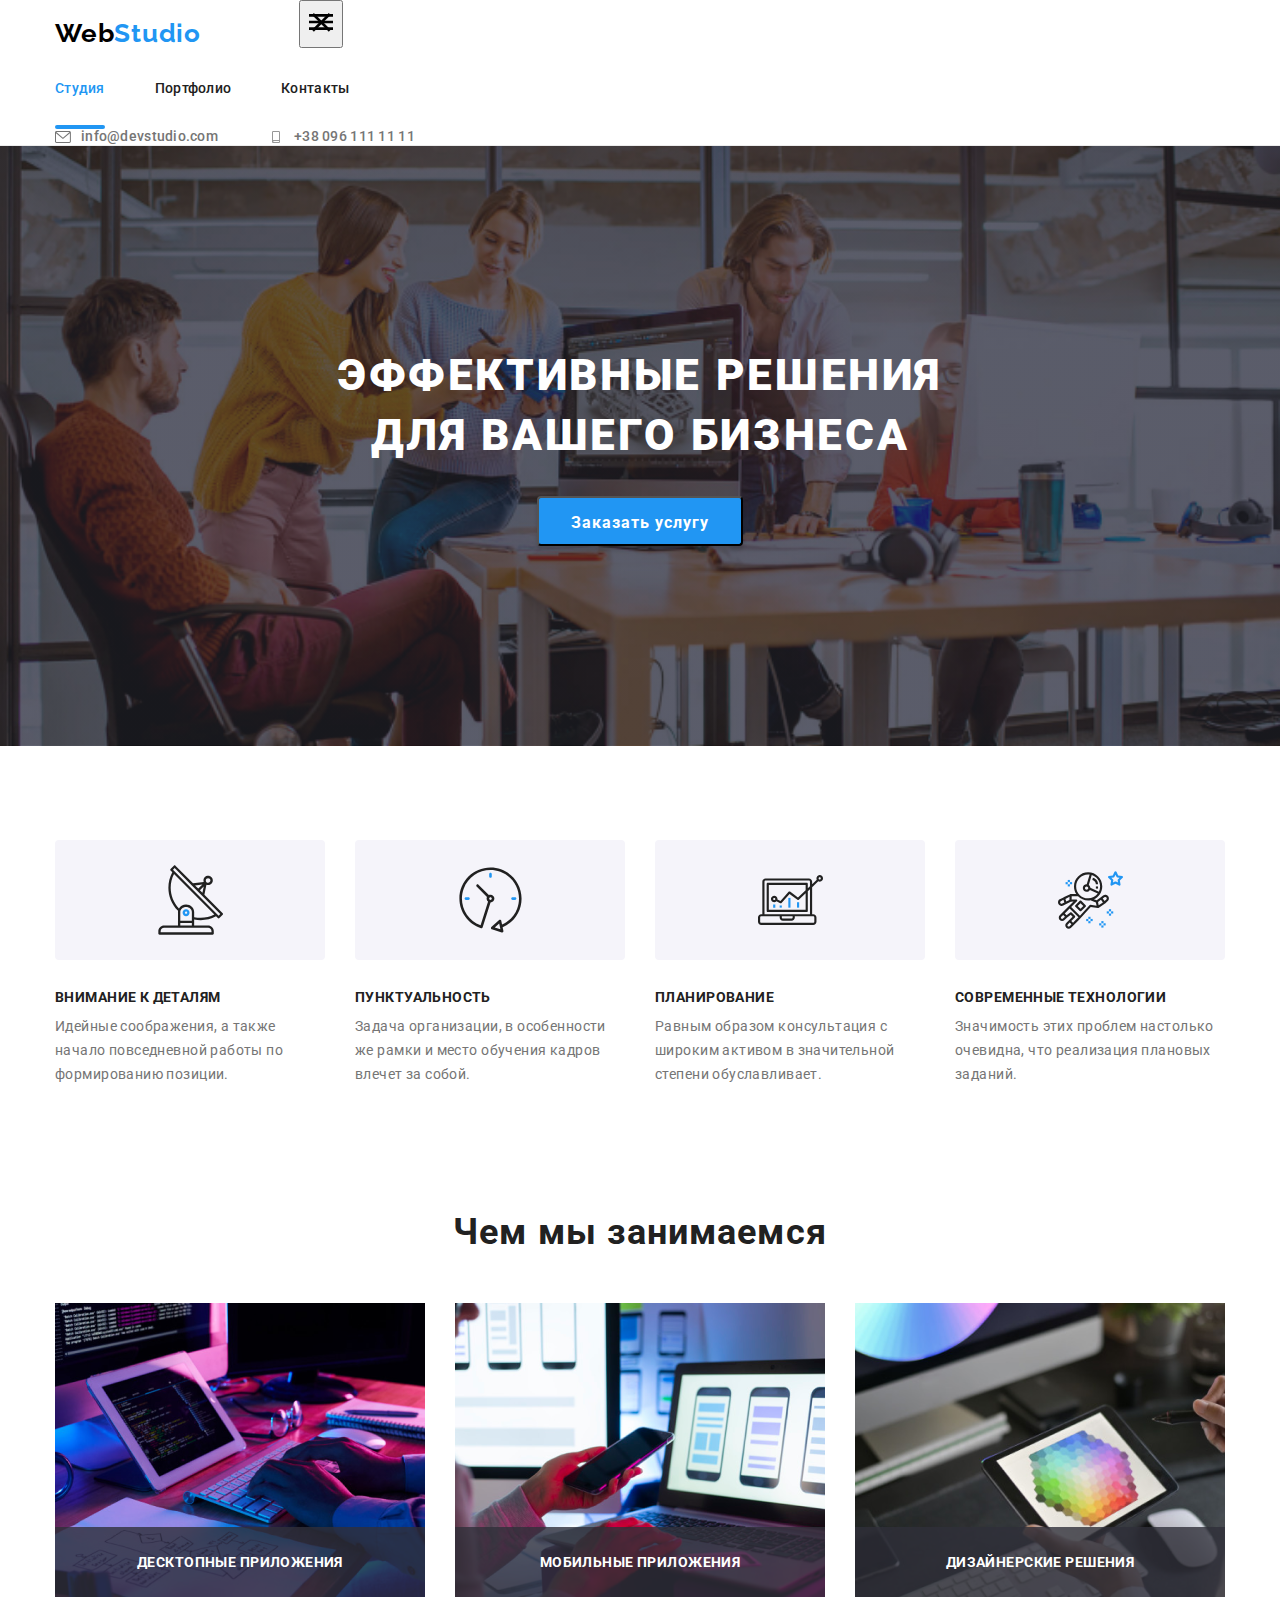
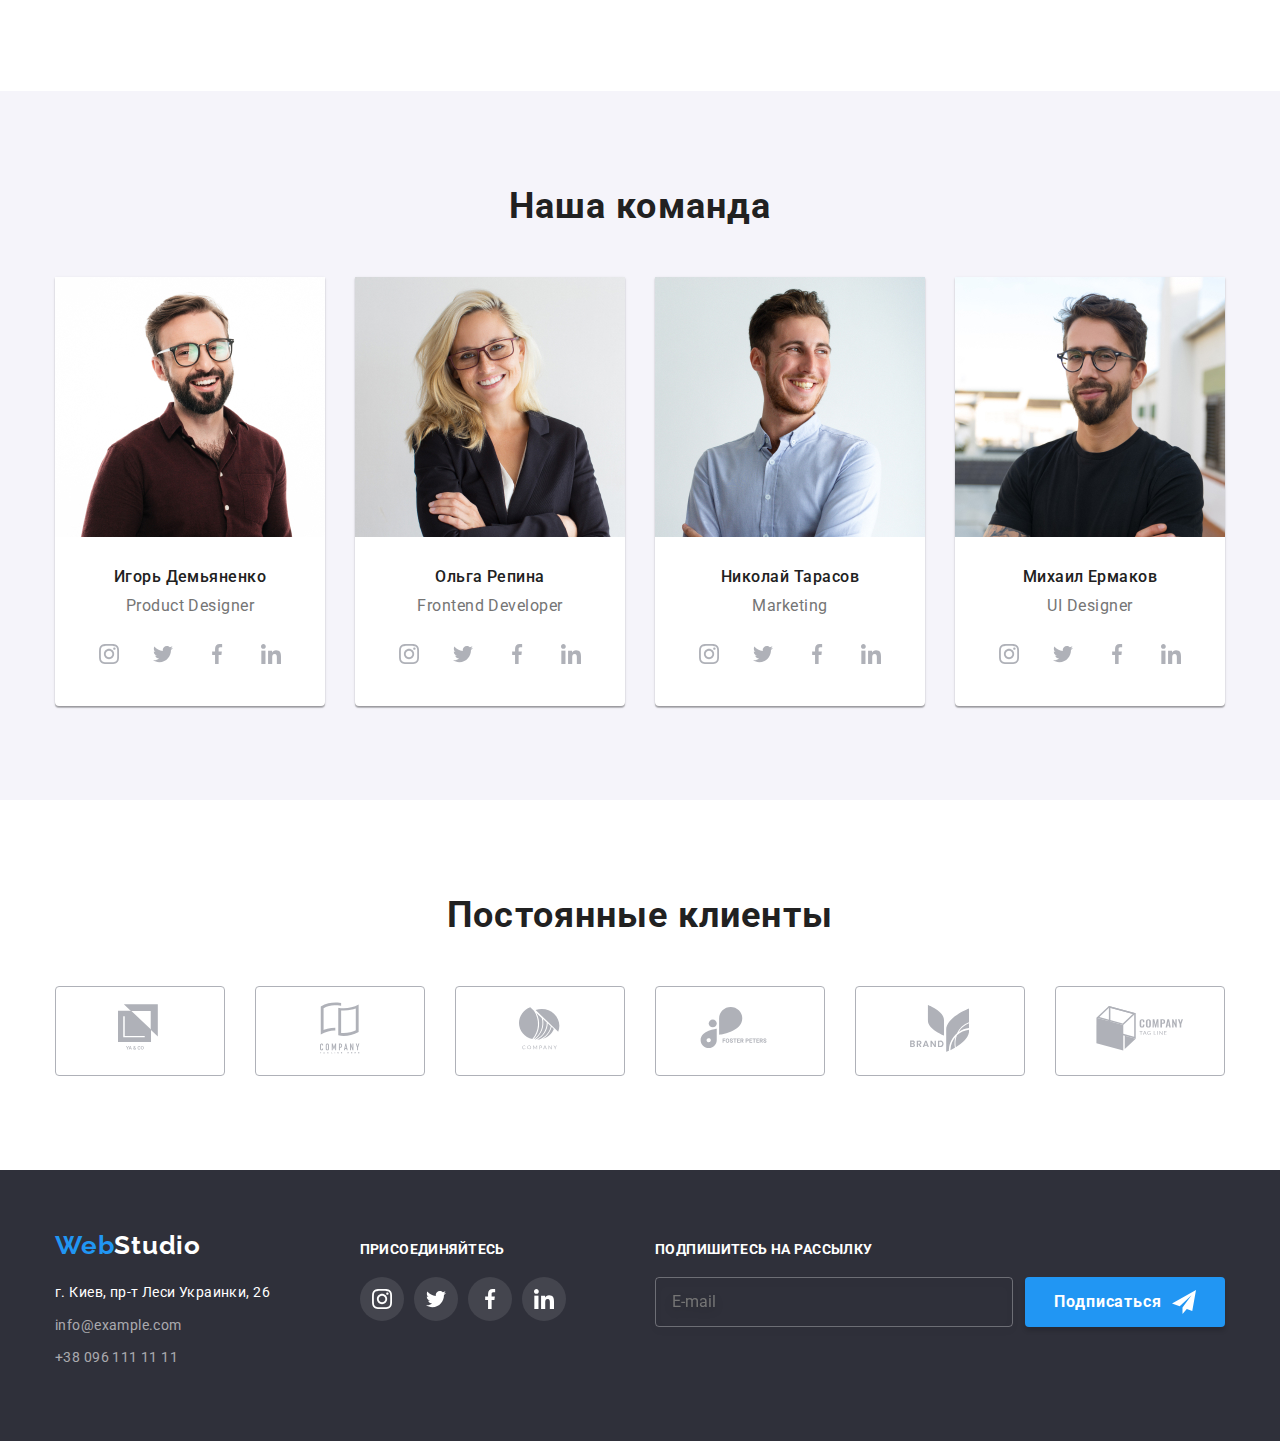
==== commit 94e285e3: "дз8 без хедера" ====
--- a/index.html
+++ b/index.html
@@ -14,18 +14,22 @@
     <!--Шапка сайта-->
 
         <header class="header">
-          <div class="container">
-            <div class="header__container">
+          <div class="header__container container">
+            <nav class="navigation">
               <a class="header__logo" href="./index.html" aria-label="логотип">Web<span class="header__studio">Studio</span></a>
+              <button type="button" class="menu-button" aria-expanded="false" aria-controls="menu-container" data-menu-button>
+                <svg width="40" height="40" aria-label="Переключатель мобильного меню">
+                  <use class="icon-close" href="./img/icons/sprite.svg#closemenu"></use>
+                  <use class="icon-menu" href="./img/icons/sprite.svg#openmenu"></use>
+                </svg>
+              </button>
             
-              <nav class="navigation">
                 <ul class="navigation__list list">
                   <li class="navigation__item"><a href="./index.html" class="navigation__link navigation__link_special">Студия</a></li>
                   <li class="navigation__item"><a href="./portfolio.html" class="navigation__link">Портфолио</a></li>
                   <li class="navigation__item"><a href="#Контакты" class="navigation__link">Контакты</a></li>
                 </ul>
-              </nav>
-            
+                          
               <ul class="auth-nav list">
                 <li><a href="mailto:info@devstudio.com" class="auth-nav__item auth-nav__item_email">
                   <svg class="auth-nav__icon" width="16px" height="12">
@@ -38,7 +42,7 @@
                   </svg>
                   +38 096 111 11 11</a></li>
               </ul>
-            </div>
+            </nav>
           </div>
         </header>
 
@@ -469,19 +473,6 @@
         </div>
       </div>
 
-      <script>
-        (() => {
-          document.querySelector('.js-speaker-form').addEventListener('submit', e => {
-            e.preventDefault();
-
-            new FormData(e.currentTarget).forEach((value, name) =>
-              console.log(`${name}: ${value}`),
-            );
-
-            e.currentTarget.reset();
-          });
-        })();
-      </script>
       <script src="./js/btn-menu.js"></script>
       <script src="./js/modal.js"></script>
 
--- a/css/main.min.css
+++ b/css/main.min.css
@@ -1,2 +1,2 @@
-html{box-sizing:border-box}*{margin:0;padding:0}*,*::before,*::after{box-sizing:inherit}img{display:block}body{background-color:#ffffff;color:#757575;font-family:"Roboto", sans-serif;letter-spacing:0.03em}.container{width:100%;padding-left:15px;padding-right:15px;margin-right:auto;margin-left:auto}@media screen and (min-width: 480px){.container{width:480px}}@media screen and (min-width: 768px){.container{width:768px}}@media screen and (min-width: 1200px){.container{width:1200px}}.list{list-style:none}.header{border-bottom:1px solid #ececec}.header__logo{width:145px;height:31px;color:#000000;text-decoration:none;font-family:"Raleway", sans-serif;font-style:normal;font-weight:bold;font-size:26px;line-height:1.19;letter-spacing:0.03em;margin-right:93px}.header__studio{color:#2196f3}.header__container{display:flex;align-items:flex-start;align-items:center}.navigation__list{display:flex;max-width:294px}.navigation__link{font-style:normal;font-weight:500;font-size:14px;line-height:1.14;letter-spacing:0.02em;color:#212121;text-decoration:none;position:relative;display:block;padding-top:32px;padding-bottom:32px}.navigation__link_special{color:#2196f3}.navigation__link:hover,.navigation__link:focus{color:#2196f3;transition:250ms cubic-bezier(0.4, 0, 0.2, 1)}.navigation__link::after{content:"";position:absolute;display:block;left:0;bottom:-0.3px;width:100%;height:4px;background:#2196f3;border-radius:2px;transform:scaleX(0);transition:250ms cubic-bezier(0.4, 0, 0.2, 1)}.navigation__link:hover::after,.navigation__link:focus::after{transform:scaleX(1);transition:250ms cubic-bezier(0.4, 0, 0.2, 1)}.navigation__link_special::after{content:"";position:absolute;display:block;left:0;bottom:-0.3px;width:100%;height:4px;background:#2196f3;border-radius:2px;transform:scaleX(1);transition:250ms cubic-bezier(0.4, 0, 0.2, 1)}.navigation__item:not(:last-child){margin-right:50px}.auth-nav__item{color:#757575;text-decoration:none;font-weight:500;font-size:14px;line-height:1.14;letter-spacing:0.02em}.auth-nav__item:hover,.auth-nav__item:focus{color:#2196f3;transition:250ms cubic-bezier(0.4, 0, 0.2, 1)}.auth-nav{display:flex;margin-left:auto}.auth-nav__item{display:flex;justify-content:center;align-items:center}.auth-nav__item_tel{margin-left:50px}.auth-nav__icon{margin-right:10px;fill:#757575}.auth-nav__item:hover .auth-nav__icon{fill:#2196f3;transition:250ms cubic-bezier(0.4, 0, 0.2, 1)}.hero{width:100%;padding-top:118px;padding-bottom:118px;background-color:#c4c4c4;background-image:linear-gradient(rgba(47,48,58,0.5), rgba(47,48,58,0.5)),url("../../img/hero/mhero.jpg");background-size:cover;background-position:center}@media screen and (min-device-pixel-ratio: 2), screen and (min-resolution: 192dpi), screen and (min-resolution: 2dppx){.hero{background-image:url("../../img/hero/mhero@2x.jpg")}}@media screen and (min-width: 481px) and (max-width: 768px){.hero{background-image:linear-gradient(rgba(47,48,58,0.5), rgba(47,48,58,0.5)),url("../../img/hero/thero.jpg");background-size:cover;background-position:center}}@media screen and (min-device-pixel-ratio: 2), screen and (min-resolution: 192dpi), screen and (min-resolution: 2dppx){.hero{background-image:url("../../img/hero/thero@2x.jpg")}}@media screen and (min-width: 769px){.hero{padding-top:200px;padding-bottom:200px}.hero{background-image:linear-gradient(rgba(47,48,58,0.5), rgba(47,48,58,0.5)),url("../../img/hero/dhero.jpg");background-size:cover;background-position:center}}@media screen and (min-device-pixel-ratio: 2), screen and (min-resolution: 192dpi), screen and (min-resolution: 2dppx){.hero{background-image:url("../../img/hero/dhero@2x.jpg")}}.hero__content{margin-left:auto;margin-right:auto;padding:0;text-align:center}@media screen and (min-width: 480px) and (max-width: 1199px){.hero__content__content{width:360px}}@media screen and (min-width: 1200px){.hero__content__content{width:696px}}.hero__title{margin-top:0px;margin-bottom:30px;color:#fff;font-weight:900;font-size:44px;line-height:1.36;letter-spacing:0.06em;text-transform:uppercase}@media screen and (max-width: 1199px){.hero__title__title{font-size:26px;line-height:1.61}}.hero__button{display:inline-block;min-width:200px;height:50px;padding:10px 32px;font-style:normal;font-weight:bold;font-size:16px;line-height:1.875;text-align:center;letter-spacing:0.06em;color:#fff;background:#2196f3;box-shadow:0px 4px 4px rgba(0,0,0,0.15);border-radius:4px}.qualities{padding-top:60px;padding-bottom:60px}@media screen and (min-width: 1200px){.qualities{padding-top:94px;padding-bottom:47px}}.qualities__list{display:block;margin:0 auto}@media screen and (min-width: 768px){.qualities__list{display:flex;flex-wrap:wrap;justify-content:space-between}}@media screen and (min-width: 1200px){.qualities__list{display:flex;justify-content:space-between}}.qualities__item{display:block;width:450px}@media screen and (min-width: 320px) and (max-width: 767px){.qualities__item:not(:last-child){margin-bottom:30px}}@media screen and (min-width: 768px){.qualities__item{width:354px}.qualities__item:nth-child(-n+2){margin-bottom:30px}}@media screen and (min-width: 1200px){.qualities__item{width:270px;display:flex;flex-direction:column;margin-bottom:0}.qualities__item:not(:last-child){margin-right:30px}}.qualities__title{margin-bottom:10px;color:#212121;text-align:center;margin-bottom:10px;font-style:normal;font-weight:bold;font-size:14px;line-height:1.14;letter-spacing:0.03em;text-transform:uppercase}@media screen and (min-width: 768px){.qualities__title{text-align:start}}.qualities__info{color:#757575;font-style:normal;font-weight:normal;font-size:14px;line-height:1.71;letter-spacing:0.03em}.qualities__svg{height:120px;width:450px;border-radius:4px;margin-bottom:30px;display:flex;justify-content:center;align-items:center;background-color:#f5f4fa}@media screen and (min-width: 768px){.qualities__svg{width:354px}}@media screen and (min-width: 1200px){.qualities__svg{width:270px}}.our-projects{padding-top:47px;padding-bottom:94px;display:none}@media screen and (min-width: 1200px){.our-projects{display:block}}.our-projects__title{font-style:normal;font-weight:bold;font-size:36px;line-height:1.17;text-align:center;letter-spacing:0.03em;margin-bottom:50px;color:#212121}.our-projects__list{display:flex;justify-content:center;font-size:0}.our-projects__item{display:block;width:370px;position:relative}.our-projects__item:not(:last-child){margin-right:30px}.our-projects__overlay{position:absolute;bottom:0;left:0;width:370px;height:70px;background:rgba(47,48,58,0.8);padding-top:27px;padding-bottom:27px}.our-projects__overlay-title{font-style:normal;font-weight:bold;font-size:14px;line-height:16px;text-align:center;letter-spacing:0.03em;text-transform:uppercase;color:#ffffff}.ourteam{background:#f5f4fa;padding-bottom:60px;padding-top:60px}@media screen and (min-width: 1200px){.ourteam{padding-bottom:94px;padding-top:94px}}.ourteam__title{font-style:normal;font-weight:bold;font-size:28px;line-height:1.18;text-align:center;letter-spacing:0.03em;margin-bottom:30px;color:#212121}@media screen and (min-width: 1200px){.ourteam__title{font-size:36px;line-height:1.17;margin-bottom:50px}}.ourteam__section-title{font-weight:500;font-size:16px;line-height:19px;text-align:center;letter-spacing:0.03em;margin-bottom:10px;color:#212121}.ourteam__section-info{text-align:center;margin-bottom:16px;color:#757575;font-style:normal;font-weight:normal;font-size:16px;line-height:1.19;text-align:center;letter-spacing:0.03em}.ourteam__img{margin-bottom:30px}.ourteam__list{display:block;margin:0 auto}@media screen and (min-width: 768px){.ourteam__list{display:flex;flex-wrap:wrap;justify-content:space-between}}@media screen and (min-width: 1200px){.ourteam__list{display:flex;justify-content:center}}.ourteam__item{display:block;width:450px;background:#ffffff;box-shadow:0px 1px 3px rgba(0,0,0,0.12),0px 1px 1px rgba(0,0,0,0.14),0px 2px 1px rgba(0,0,0,0.2);border-radius:0px 0px 4px 4px;padding-bottom:30px}@media screen and (min-width: 320px) and (max-width: 767px){.ourteam__item:not(:last-child){margin-bottom:30px}}@media screen and (min-width: 768px){.ourteam__item{width:354px}.ourteam__item:nth-child(-n+2){margin-bottom:30px}}@media screen and (min-width: 1200px){.ourteam__item{width:270px;display:flex;flex-direction:column;margin-bottom:0}.ourteam__item:not(:last-child){margin-right:30px;margin-bottom:0}}.ourteam__social-list{display:flex;justify-content:center}.ourteam__social-link{width:44px;height:44px;background-color:#ffffff;border-radius:50%;display:flex;justify-content:center;align-items:center}.ourteam__social-item:not(:last-child){margin-right:10px}.ourteam__icon{width:20px;height:20px;fill:#afb1b8}.ourteam__social-link:hover,.ourteam__social-link:focus{background-color:#2196f3;transition:250ms cubic-bezier(0.4, 0, 0.2, 1)}.ourteam__social-link:hover .ourteam__icon,.ourteam__social-link:focus .ourteam__icon{fill:#fff;transition:250ms cubic-bezier(0.4, 0, 0.2, 1)}.clients{padding-bottom:60px;padding-top:60px}@media screen and (min-width: 1200px){.clients{padding-bottom:94px;padding-top:94px}}.clients__title{font-style:normal;font-weight:bold;font-size:28px;line-height:1.18px;text-align:center;letter-spacing:0.03em;color:#212121;margin-bottom:30px}@media screen and (min-width: 1200px){.clients__title{font-size:36px;line-height:1.17;margin-bottom:50px}}.clients__list{display:flex;flex-wrap:wrap;margin:-15px}.clients__item{border:1px solid #afb1b8;box-sizing:border-box;border-radius:4px;display:flex;justify-content:center;align-items:center;height:90px}@media screen and (min-width: 768px){.clients__item{width:calc((100% - 3 * 30px) / 3);margin:15px}}@media screen and (min-width: 1200px){.clients__item{width:calc((100% - 6 * 30px) / 6);margin:15px}}@media screen and (max-width: 767px){.clients__item{width:calc((100% - 2 * 30px) / 2);margin:15px}}.clients__item:hover,.clients__item:focus{border-color:#2196f3}.clients__icon{fill:#afb1b8}.clients__item:hover .clients__icon,.clients__item:focus .clients__icon{fill:#2196f3;transition:250ms cubic-bezier(0.4, 0, 0.2, 1)}.footer{background:#2f303a;padding-bottom:60px;padding-top:60px}.footer__container{display:flex;flex-direction:column;align-items:center}@media screen and (min-width: 768px){.footer__container{display:flex;flex-direction:row;flex-wrap:wrap;justify-content:space-evenly;align-items:baseline}}@media screen and (min-width: 1200px){.footer__container{display:flex;flex-direction:row;justify-content:space-between;align-items:baseline}}.footer__title{font-style:normal;font-weight:bold;font-size:14px;line-height:16px;letter-spacing:0.03em;text-transform:uppercase;color:#fff;margin-bottom:20px}.footer-contacts{display:flex;flex-direction:column;margin-bottom:60px;align-items:center}@media screen and (min-width: 1200px){.footer-contacts{align-items:flex-start;margin-bottom:0}}.footer-contacts__webstudio{display:inline-block;font-family:"Raleway", sans-serif;font-style:normal;font-weight:bold;font-size:26px;line-height:1.19;letter-spacing:0.03em;color:#2196f3;text-decoration:none;margin-bottom:20px}.footer-contacts__logo{color:#fff}.footer-contacts__street{display:inline-block;font-style:normal;font-weight:normal;font-size:14px;line-height:1.71;letter-spacing:0.03em;color:#fff;margin-bottom:9px}.footer-contacts__info{display:inline-block;font-style:normal;font-weight:normal;font-size:14px;line-height:1.71;text-decoration:none;letter-spacing:0.03em;color:rgba(255,255,255,0.6)}.footer-contacts__mail{display:inline-block;margin-bottom:9px}.footer-contacts__adress{display:flex;flex-direction:column}@media screen and (min-width: 320px) and (max-width: 1199px){.footer-contacts__adress{text-align:center}}.footer-join{width:206px;margin-bottom:60px;text-align:center}@media screen and (min-width: 1200px){.footer-join{text-align:left}}.footer-join__list{display:flex;justify-content:space-between}.footer-join__link{width:44px;height:44px;background:rgba(255,255,255,0.1);border-radius:50%;display:flex;justify-content:center;align-items:center}.footer-join__link:hover,.footer-join__link:hover{background-color:#2196f3;transition:250ms cubic-bezier(0.4, 0, 0.2, 1)}.footer-join__icon{fill:#ffffff;width:20px;height:20px}.footer-subscribe{text-align:center}@media screen and (min-width: 1200px){.footer-subscribe{text-align:left}}.footer-subscribe__form{display:flex;justify-content:center;align-items:center;flex-direction:column}@media screen and (min-width: 1200px){.footer-subscribe__form{display:flex;flex-direction:row}}.footer-subscribe__input{width:450px;height:50px;border:1px solid rgba(255,255,255,0.3);box-sizing:border-box;filter:drop-shadow(0px 4px 4px rgba(0,0,0,0.15));border-radius:4px;background:transparent;padding-left:16px;color:#fff}@media screen and (min-width: 320px) and (max-width: 1199px){.footer-subscribe__input{margin-bottom:20px}}@media screen and (min-width: 1200px){.footer-subscribe__input{width:358px}}.footer-subscribe__btn{width:200px;height:50px;box-shadow:0px 4px 4px rgba(0,0,0,0.15);border-radius:4px;background-color:#2196f3;border:none;margin-left:12px;font-style:normal;font-weight:bold;font-size:16px;line-height:30px;letter-spacing:0.06em;color:#ffffff;display:flex;justify-content:center;align-items:center}.footer-subscribe__icon{fill:#ffffff;margin-left:10px}.backdrop{position:fixed;top:0;left:0;width:100%;height:100%;background:rgba(0,0,0,0.2);transition:all 1000ms linear}.is-hidden{opacity:0;visibility:hidden;pointer-events:none}.modal{width:528px;background:#ffffff;box-shadow:0px 1px 3px rgba(0,0,0,0.12),0px 1px 1px rgba(0,0,0,0.14),0px 2px 1px rgba(0,0,0,0.2);border-radius:4px;position:absolute;top:50%;left:50%;transform:translate(-50%, -50%);padding-left:40px;padding-right:40px;padding-top:40px;padding-bottom:40px}.modal__close{width:30px;height:30px;border-radius:50%;background:#ffffff;border:1px solid rgba(0,0,0,0.1);position:absolute;cursor:pointer;top:8px;right:8px;display:flex;justify-content:center;align-items:center}.modal__close:hover,.modal__close:focus{fill:#2196f3;transition:250ms cubic-bezier(0.4, 0, 0.2, 1)}.modal__form-field{position:relative;margin-bottom:28px;width:448px}.modal__form{display:flex;flex-direction:column;align-items:center}.modal__input{width:100%;height:40px;left:576px;top:382px;border:1px solid rgba(33,33,33,0.2);border-radius:4px;padding-left:42px}.modal__input:focus,.modal__input:hover,.modal__textarea:focus,.modal__textarea:hover{outline:none;border-color:#2196f3}.modal__input:hover+.modal__icon,.modal__input:focus+.modal__icon{fill:#2196f3}.modal__textarea{width:100%;height:120px;border:1px solid rgba(33,33,33,0.2);box-sizing:border-box;border-radius:4px;resize:none;padding:12px 16px}.modal__icon{width:18px;height:18px;position:absolute;top:50%;left:12px;transform:translateY(-50%)}.modal__label{position:absolute;top:-18px;left:0;font-style:normal;font-weight:normal;font-size:12px;line-height:14px;letter-spacing:0.01em;color:#757575}.modal__title{margin-bottom:30px;font-weight:bold;font-size:20px;line-height:23px;text-align:center;letter-spacing:0.03em;color:#212121}.modal__label-policy{font-style:normal;font-weight:normal;font-size:14px;line-height:24px;letter-spacing:0.03em;color:#757575;padding-bottom:30px;text-align:right;display:flex;align-items:center;justify-content:center}.modal__label-policy::before{content:"";display:block;height:15px;width:16px;border:1px solid black;margin-right:8px}.modal__checkbox:checked+.modal__label-policy::before{background-image:url("../img/icon/check.svg");border:none}.modal__btn{width:200px;height:50px;background:#2196f3;box-shadow:0px 4px 4px rgba(0,0,0,0.15);border-radius:4px;font-style:normal;font-weight:bold;font-size:16px;line-height:30px;border:none;color:#ffffff}.modal__policy-field{display:flex;flex-wrap:wrap;justify-content:center}.modal__btn:focus{background-color:#188ce8}.visually-hidden{position:absolute !important;clip:rect(1px 1px 1px 1px);clip:rect(1px, 1px, 1px, 1px);padding:0 !important;border:0 !important;height:1px !important;width:1px !important;overflow:hidden}.button{padding-top:94px;padding-bottom:94px}.button__icon{padding:6px 22px;background:#f5f4fa;border-radius:4px;font-style:normal;font-weight:500;font-size:16px;line-height:26px;color:#212121;text-align:center;letter-spacing:0.03em;border:none}.button__icon:hover,.button__icon:focus{background:#2196f3;box-shadow:0px 3px 1px rgba(0,0,0,0.1),0px 1px 2px rgba(0,0,0,0.08),0px 2px 2px rgba(0,0,0,0.12);border-radius:4px;color:#fff;transition:250ms cubic-bezier(0.4, 0, 0.2, 1)}.button__list{display:flex;justify-content:center;margin-bottom:50px}.button__item:not(:last-child){margin-right:8px}.projects__title{font-style:normal;font-weight:bold;font-size:18px;line-height:36px;color:#212121;letter-spacing:0.06em}.projects__info{font-style:normal;font-weight:normal;font-size:16px;line-height:30px;color:#757575;letter-spacing:0.03em}.projects__list{display:flex;flex-wrap:wrap;justify-content:space-between}.projects__item{display:block;width:370px;background:#ffffff;border:1px solid #eeeeee;box-sizing:border-box}.projects__item:hover,.projects__item:focus{background:#ffffff;border:1px solid #eeeeee;box-sizing:border-box;box-shadow:0px 1px 1px rgba(0,0,0,0.12),0px 4px 4px rgba(0,0,0,0.06),1px 4px 6px rgba(0,0,0,0.16)}.projects__item:not(:nth-child(n+7)){margin-bottom:30px}.projects__container{margin:0 24px;padding-bottom:20px;padding-top:20px}.projects__overlay{position:relative;overflow:hidden}.projects__paragraph{font-style:normal;font-weight:normal;font-size:18px;line-height:28px;letter-spacing:0.03em;color:#ffffff;position:absolute;top:0;left:0;width:100%;height:100%;transform:translateY(100%);transition:transform 250ms ease;background-color:rgba(33,150,243,0.9);padding:63px 24px}.projects__item:hover .projects__paragraph,.projects__item:focus .projects__paragraph{transform:translateY(0);transition:250ms cubic-bezier(0.4, 0, 0.2, 1)}
+html{box-sizing:border-box}*{margin:0;padding:0}*,*::before,*::after{box-sizing:inherit}img{display:block}body{background-color:#ffffff;color:#757575;font-family:"Roboto", sans-serif;letter-spacing:0.03em}.container{width:100%;padding-left:15px;padding-right:15px;margin-right:auto;margin-left:auto}@media screen and (min-width: 480px){.container{width:480px}}@media screen and (min-width: 768px){.container{width:768px}}@media screen and (min-width: 1200px){.container{width:1200px}}.list{list-style:none}.header{border-bottom:1px solid #ececec}.header__logo{width:145px;height:31px;color:#000000;text-decoration:none;font-family:"Raleway", sans-serif;font-style:normal;font-weight:bold;font-size:26px;line-height:1.19;letter-spacing:0.03em;margin-right:93px}.header__studio{color:#2196f3}.header__container{display:flex;align-items:flex-start;align-items:center}.navigation__list{display:flex;max-width:294px}.navigation__link{font-style:normal;font-weight:500;font-size:14px;line-height:1.14;letter-spacing:0.02em;color:#212121;text-decoration:none;position:relative;display:block;padding-top:32px;padding-bottom:32px}.navigation__link_special{color:#2196f3}.navigation__link:hover,.navigation__link:focus{color:#2196f3;transition:250ms cubic-bezier(0.4, 0, 0.2, 1)}.navigation__link::after{content:"";position:absolute;display:block;left:0;bottom:-0.3px;width:100%;height:4px;background:#2196f3;border-radius:2px;transform:scaleX(0);transition:250ms cubic-bezier(0.4, 0, 0.2, 1)}.navigation__link:hover::after,.navigation__link:focus::after{transform:scaleX(1);transition:250ms cubic-bezier(0.4, 0, 0.2, 1)}.navigation__link_special::after{content:"";position:absolute;display:block;left:0;bottom:-0.3px;width:100%;height:4px;background:#2196f3;border-radius:2px;transform:scaleX(1);transition:250ms cubic-bezier(0.4, 0, 0.2, 1)}.navigation__item:not(:last-child){margin-right:50px}.auth-nav__item{color:#757575;text-decoration:none;font-weight:500;font-size:14px;line-height:1.14;letter-spacing:0.02em}.auth-nav__item:hover,.auth-nav__item:focus{color:#2196f3;transition:250ms cubic-bezier(0.4, 0, 0.2, 1)}.auth-nav{display:flex;margin-left:auto}.auth-nav__item{display:flex;justify-content:center;align-items:center}.auth-nav__item_tel{margin-left:50px}.auth-nav__icon{margin-right:10px;fill:#757575}.auth-nav__item:hover .auth-nav__icon{fill:#2196f3;transition:250ms cubic-bezier(0.4, 0, 0.2, 1)}.hero{width:100%;padding-top:118px;padding-bottom:118px;background-color:#c4c4c4;background-image:linear-gradient(rgba(47,48,58,0.5), rgba(47,48,58,0.5)),url("../../img/hero/mhero.jpg");background-size:cover;background-position:center}@media screen and (min-device-pixel-ratio: 2), screen and (min-resolution: 192dpi), screen and (min-resolution: 2dppx){.hero{background-image:url("../../img/hero/mhero@2x.jpg")}}@media screen and (min-width: 481px) and (max-width: 768px){.hero{background-image:linear-gradient(rgba(47,48,58,0.5), rgba(47,48,58,0.5)),url("../../img/hero/thero.jpg");background-size:cover;background-position:center}}@media screen and (min-device-pixel-ratio: 2), screen and (min-resolution: 192dpi), screen and (min-resolution: 2dppx){.hero{background-image:url("../../img/hero/thero@2x.jpg")}}@media screen and (min-width: 769px){.hero{padding-top:200px;padding-bottom:200px}.hero{background-image:linear-gradient(rgba(47,48,58,0.5), rgba(47,48,58,0.5)),url("../../img/hero/dhero.jpg");background-size:cover;background-position:center}}@media screen and (min-device-pixel-ratio: 2), screen and (min-resolution: 192dpi), screen and (min-resolution: 2dppx){.hero{background-image:url("../../img/hero/dhero@2x.jpg")}}.hero__content{margin-left:auto;margin-right:auto;padding:0;text-align:center}@media screen and (min-width: 480px) and (max-width: 1199px){.hero__content__content{width:360px}}@media screen and (min-width: 1200px){.hero__content__content{width:696px}}.hero__title{margin-top:0px;margin-bottom:30px;color:#fff;font-weight:900;font-size:44px;line-height:1.36;letter-spacing:0.06em;text-transform:uppercase}@media screen and (max-width: 1199px){.hero__title__title{font-size:26px;line-height:1.61}}.hero__button{display:inline-block;min-width:200px;height:50px;padding:10px 32px;font-style:normal;font-weight:bold;font-size:16px;line-height:1.875;text-align:center;letter-spacing:0.06em;color:#fff;background:#2196f3;box-shadow:0px 4px 4px rgba(0,0,0,0.15);border-radius:4px}.qualities{padding-top:60px;padding-bottom:60px}@media screen and (min-width: 1200px){.qualities{padding-top:94px;padding-bottom:47px}}.qualities__list{display:block;margin:0 auto}@media screen and (min-width: 768px){.qualities__list{display:flex;flex-wrap:wrap;justify-content:space-between}}@media screen and (min-width: 1200px){.qualities__list{display:flex;justify-content:space-between}}.qualities__item{display:block;width:450px}@media screen and (min-width: 320px) and (max-width: 767px){.qualities__item:not(:last-child){margin-bottom:30px}}@media screen and (min-width: 768px){.qualities__item{width:354px}.qualities__item:nth-child(-n+2){margin-bottom:30px}}@media screen and (min-width: 1200px){.qualities__item{width:270px;display:flex;flex-direction:column;margin-bottom:0}.qualities__item:not(:last-child){margin-right:30px}}.qualities__title{margin-bottom:10px;color:#212121;text-align:center;margin-bottom:10px;font-style:normal;font-weight:bold;font-size:14px;line-height:1.14;letter-spacing:0.03em;text-transform:uppercase}@media screen and (min-width: 768px){.qualities__title{text-align:start}}.qualities__info{color:#757575;font-style:normal;font-weight:normal;font-size:14px;line-height:1.71;letter-spacing:0.03em}.qualities__svg{height:120px;width:450px;border-radius:4px;margin-bottom:30px;display:flex;justify-content:center;align-items:center;background-color:#f5f4fa}@media screen and (min-width: 768px){.qualities__svg{width:354px}}@media screen and (min-width: 1200px){.qualities__svg{width:270px}}.our-projects{padding-top:47px;padding-bottom:94px;display:none}@media screen and (min-width: 1200px){.our-projects{display:block}}.our-projects__title{font-style:normal;font-weight:bold;font-size:36px;line-height:1.17;text-align:center;letter-spacing:0.03em;margin-bottom:50px;color:#212121}.our-projects__list{display:flex;justify-content:center;font-size:0}.our-projects__item{display:block;width:370px;position:relative}.our-projects__item:not(:last-child){margin-right:30px}.our-projects__overlay{position:absolute;bottom:0;left:0;width:370px;height:70px;background:rgba(47,48,58,0.8);padding-top:27px;padding-bottom:27px}.our-projects__overlay-title{font-style:normal;font-weight:bold;font-size:14px;line-height:16px;text-align:center;letter-spacing:0.03em;text-transform:uppercase;color:#ffffff}.ourteam{background:#f5f4fa;padding-bottom:60px;padding-top:60px}@media screen and (min-width: 1200px){.ourteam{padding-bottom:94px;padding-top:94px}}.ourteam__title{font-style:normal;font-weight:bold;font-size:28px;line-height:1.18;text-align:center;letter-spacing:0.03em;margin-bottom:30px;color:#212121}@media screen and (min-width: 1200px){.ourteam__title{font-size:36px;line-height:1.17;margin-bottom:50px}}.ourteam__section-title{font-weight:500;font-size:16px;line-height:19px;text-align:center;letter-spacing:0.03em;margin-bottom:10px;color:#212121}.ourteam__section-info{text-align:center;margin-bottom:16px;color:#757575;font-style:normal;font-weight:normal;font-size:16px;line-height:1.19;text-align:center;letter-spacing:0.03em}.ourteam__img{margin-bottom:30px}.ourteam__list{display:block;margin:0 auto}@media screen and (min-width: 768px){.ourteam__list{display:flex;flex-wrap:wrap;justify-content:space-between}}@media screen and (min-width: 1200px){.ourteam__list{display:flex;justify-content:center}}.ourteam__item{display:block;width:450px;background:#ffffff;box-shadow:0px 1px 3px rgba(0,0,0,0.12),0px 1px 1px rgba(0,0,0,0.14),0px 2px 1px rgba(0,0,0,0.2);border-radius:0px 0px 4px 4px;padding-bottom:30px}@media screen and (min-width: 320px) and (max-width: 767px){.ourteam__item:not(:last-child){margin-bottom:30px}}@media screen and (min-width: 768px){.ourteam__item{width:354px}.ourteam__item:nth-child(-n+2){margin-bottom:30px}}@media screen and (min-width: 1200px){.ourteam__item{width:270px;display:flex;flex-direction:column;margin-bottom:0}.ourteam__item:not(:last-child){margin-right:30px;margin-bottom:0}}.ourteam__social-list{display:flex;justify-content:center}.ourteam__social-link{width:44px;height:44px;background-color:#ffffff;border-radius:50%;display:flex;justify-content:center;align-items:center}.ourteam__social-item:not(:last-child){margin-right:10px}.ourteam__icon{width:20px;height:20px;fill:#afb1b8}.ourteam__social-link:hover,.ourteam__social-link:focus{background-color:#2196f3;transition:250ms cubic-bezier(0.4, 0, 0.2, 1)}.ourteam__social-link:hover .ourteam__icon,.ourteam__social-link:focus .ourteam__icon{fill:#fff;transition:250ms cubic-bezier(0.4, 0, 0.2, 1)}.clients{padding-bottom:60px;padding-top:60px}@media screen and (min-width: 1200px){.clients{padding-bottom:94px;padding-top:94px}}.clients__title{font-style:normal;font-weight:bold;font-size:28px;line-height:1.18;text-align:center;letter-spacing:0.03em;color:#212121;margin-bottom:30px}@media screen and (min-width: 1200px){.clients__title{font-size:36px;line-height:1.17;margin-bottom:50px}}.clients__list{display:flex;flex-wrap:wrap;margin:-15px}.clients__item{border:1px solid #afb1b8;box-sizing:border-box;border-radius:4px;display:flex;justify-content:center;align-items:center;height:90px}@media screen and (min-width: 768px){.clients__item{width:calc((100% - 3 * 30px) / 3);margin:15px}}@media screen and (min-width: 1200px){.clients__item{width:calc((100% - 6 * 30px) / 6);margin:15px}}@media screen and (max-width: 767px){.clients__item{width:calc((100% - 2 * 30px) / 2);margin:15px}}.clients__item:hover,.clients__item:focus{border-color:#2196f3}.clients__icon{fill:#afb1b8}.clients__item:hover .clients__icon,.clients__item:focus .clients__icon{fill:#2196f3;transition:250ms cubic-bezier(0.4, 0, 0.2, 1)}.footer{background:#2f303a;padding-bottom:60px;padding-top:60px}.footer__container{display:flex;flex-direction:column;align-items:center}@media screen and (min-width: 768px){.footer__container{display:flex;flex-direction:row;flex-wrap:wrap;justify-content:space-evenly;align-items:baseline}}@media screen and (min-width: 1200px){.footer__container{display:flex;flex-direction:row;justify-content:space-between;align-items:baseline}}.footer__title{font-style:normal;font-weight:bold;font-size:14px;line-height:16px;letter-spacing:0.03em;text-transform:uppercase;color:#fff;margin-bottom:20px}.footer-contacts{display:flex;flex-direction:column;margin-bottom:60px;align-items:center}@media screen and (min-width: 1200px){.footer-contacts{align-items:flex-start;margin-bottom:0}}.footer-contacts__webstudio{display:inline-block;font-family:"Raleway", sans-serif;font-style:normal;font-weight:bold;font-size:26px;line-height:1.19;letter-spacing:0.03em;color:#2196f3;text-decoration:none;margin-bottom:20px}.footer-contacts__logo{color:#fff}.footer-contacts__street{display:inline-block;font-style:normal;font-weight:normal;font-size:14px;line-height:1.71;letter-spacing:0.03em;color:#fff;margin-bottom:9px}.footer-contacts__info{display:inline-block;font-style:normal;font-weight:normal;font-size:14px;line-height:1.71;text-decoration:none;letter-spacing:0.03em;color:rgba(255,255,255,0.6)}.footer-contacts__mail{display:inline-block;margin-bottom:9px}.footer-contacts__adress{display:flex;flex-direction:column}@media screen and (min-width: 320px) and (max-width: 1199px){.footer-contacts__adress{text-align:center}}.footer-join{width:206px;margin-bottom:60px;text-align:center}@media screen and (min-width: 1200px){.footer-join{text-align:left}}.footer-join__list{display:flex;justify-content:space-between}.footer-join__link{width:44px;height:44px;background:rgba(255,255,255,0.1);border-radius:50%;display:flex;justify-content:center;align-items:center}.footer-join__link:hover,.footer-join__link:hover{background-color:#2196f3;transition:250ms cubic-bezier(0.4, 0, 0.2, 1)}.footer-join__icon{fill:#ffffff;width:20px;height:20px}.footer-subscribe{text-align:center}@media screen and (min-width: 1200px){.footer-subscribe{text-align:left}}.footer-subscribe__form{display:flex;justify-content:center;align-items:center;flex-direction:column}@media screen and (min-width: 1200px){.footer-subscribe__form{display:flex;flex-direction:row}}.footer-subscribe__input{width:450px;height:50px;border:1px solid rgba(255,255,255,0.3);box-sizing:border-box;filter:drop-shadow(0px 4px 4px rgba(0,0,0,0.15));border-radius:4px;background:transparent;padding-left:16px;color:#fff}@media screen and (min-width: 320px) and (max-width: 1199px){.footer-subscribe__input{margin-bottom:20px}}@media screen and (min-width: 1200px){.footer-subscribe__input{width:358px}}.footer-subscribe__btn{width:200px;height:50px;box-shadow:0px 4px 4px rgba(0,0,0,0.15);border-radius:4px;background-color:#2196f3;border:none;margin-left:12px;font-style:normal;font-weight:bold;font-size:16px;line-height:30px;letter-spacing:0.06em;color:#ffffff;display:flex;justify-content:center;align-items:center}.footer-subscribe__icon{fill:#ffffff;margin-left:10px}.backdrop{position:fixed;top:0;left:0;width:100%;height:100%;background:rgba(0,0,0,0.2);transition:all 1000ms linear}.is-hidden{opacity:0;visibility:hidden;pointer-events:none}.modal{width:450px;background:#ffffff;box-shadow:0px 1px 3px rgba(0,0,0,0.12),0px 1px 1px rgba(0,0,0,0.14),0px 2px 1px rgba(0,0,0,0.2);border-radius:4px;top:50%;left:50%;transform:translate(-50%, -50%);position:absolute;padding-top:40px;padding-bottom:40px;padding-right:40px;padding-left:40px}@media screen and (min-width: 1200px){.modal{width:528px}}.modal__close{width:30px;height:30px;border-radius:50%;background:#ffffff;border:1px solid rgba(0,0,0,0.1);position:absolute;cursor:pointer;top:8px;right:8px;display:flex;justify-content:center;align-items:center}.modal__close:hover,.modal__close:focus{fill:#2196f3;transition:250ms cubic-bezier(0.4, 0, 0.2, 1)}.modal__form-field{position:relative;margin-bottom:28px;width:100%}.modal__form{display:flex;flex-direction:column;align-items:center}.modal__input{width:100%;height:40px;left:576px;top:382px;border:1px solid rgba(33,33,33,0.2);border-radius:4px;padding-left:42px}.modal__input:focus,.modal__input:hover,.modal__textarea:focus,.modal__textarea:hover{outline:none;border-color:#2196f3}.modal__input:hover+.modal__icon,.modal__input:focus+.modal__icon{fill:#2196f3}.modal__textarea{width:100%;height:120px;border:1px solid rgba(33,33,33,0.2);box-sizing:border-box;border-radius:4px;resize:none;padding:12px 16px}.modal__icon{width:18px;height:18px;position:absolute;top:50%;left:12px;transform:translateY(-50%)}.modal__label{position:absolute;top:-18px;left:0;font-style:normal;font-weight:normal;font-size:12px;line-height:14px;letter-spacing:0.01em;color:#757575}.modal__title{margin-bottom:30px;font-weight:bold;font-size:20px;line-height:23px;text-align:center;letter-spacing:0.03em;color:#212121}.modal__label-policy{font-style:normal;font-weight:normal;font-size:12px;line-height:1.17;letter-spacing:0.03em;color:#757575;padding-bottom:30px;text-align:right;display:flex;align-items:center;justify-content:center}@media screen and (min-width: 1200px){.modal__label-policy{font-size:14px;line-height:1.71}}.modal__label-policy::before{content:"";display:block;height:15px;width:16px;border:1px solid black;margin-right:8px}.modal__checkbox:checked+.modal__label-policy::before{background-image:url("../img/icon/check.svg");border:none}.modal__btn{width:200px;height:50px;background:#2196f3;box-shadow:0px 4px 4px rgba(0,0,0,0.15);border-radius:4px;font-style:normal;font-weight:bold;font-size:16px;line-height:30px;border:none;color:#ffffff}.modal__policy-field{display:flex;flex-wrap:wrap;justify-content:center}.modal__btn:focus{background-color:#188ce8}.visually-hidden{position:absolute !important;clip:rect(1px 1px 1px 1px);clip:rect(1px, 1px, 1px, 1px);padding:0 !important;border:0 !important;height:1px !important;width:1px !important;overflow:hidden}.button{padding-top:60px;padding-bottom:60px}@media screen and (min-width: 1200px){.button{padding-top:94px;padding-bottom:94px}}.button__icon{padding:6px 22px;background:#f5f4fa;border-radius:4px;font-style:normal;font-weight:500;font-size:16px;line-height:26px;color:#212121;text-align:center;letter-spacing:0.03em;border:none}.button__icon:hover,.button__icon:focus{background:#2196f3;box-shadow:0px 3px 1px rgba(0,0,0,0.1),0px 1px 2px rgba(0,0,0,0.08),0px 2px 2px rgba(0,0,0,0.12);border-radius:4px;color:#fff;transition:250ms cubic-bezier(0.4, 0, 0.2, 1)}.button__list{display:flex;justify-content:flex-start;margin-bottom:40px;flex-wrap:wrap}.button__item:not(:last-child){margin-right:8px}@media screen and (min-width: 320px){.button__item:nth-child(-n+3){margin-bottom:15px}}@media screen and (min-width: 768px){.button__list{display:flex;justify-content:center;margin-bottom:30px}}@media screen and (min-width: 1200px){.button__list{margin-bottom:50px}}.projects__title{font-style:normal;font-weight:bold;font-size:18px;line-height:36px;color:#212121;letter-spacing:0.06em}.projects__info{font-style:normal;font-weight:normal;font-size:16px;line-height:30px;color:#757575;letter-spacing:0.03em}.projects__list{display:flex;flex-wrap:wrap;justify-content:space-between}.projects__item{display:block;background:#ffffff;border:1px solid #eeeeee;box-sizing:border-box;width:450px}.projects__item:not(:last-child){margin-bottom:30px}@media screen and (min-width: 768px){.projects__item{width:354px}}@media screen and (min-width: 1200px){.projects__item{width:370px}.projects__item:not(:nth-child(n+7)){margin-bottom:30px}}.projects__item:hover,.projects__item:focus{background:#ffffff;border:1px solid #eeeeee;box-sizing:border-box;box-shadow:0px 1px 1px rgba(0,0,0,0.12),0px 4px 4px rgba(0,0,0,0.06),1px 4px 6px rgba(0,0,0,0.16)}.projects__container{padding:20px 24px}.projects__overlay{position:relative;overflow:hidden}.projects__paragraph{font-style:normal;font-weight:normal;font-size:18px;line-height:1.55;letter-spacing:0.03em;color:#ffffff;position:absolute;top:0.5px;left:0;width:100%;height:100%;transform:translateY(100%);transition:transform 250ms ease;background-color:rgba(33,150,243,0.9);padding:63px 24px}.projects__item:hover .projects__paragraph,.projects__item:focus .projects__paragraph{transform:translateY(0);transition:250ms cubic-bezier(0.4, 0, 0.2, 1)}
 /*# sourceMappingURL=main.min.css.map */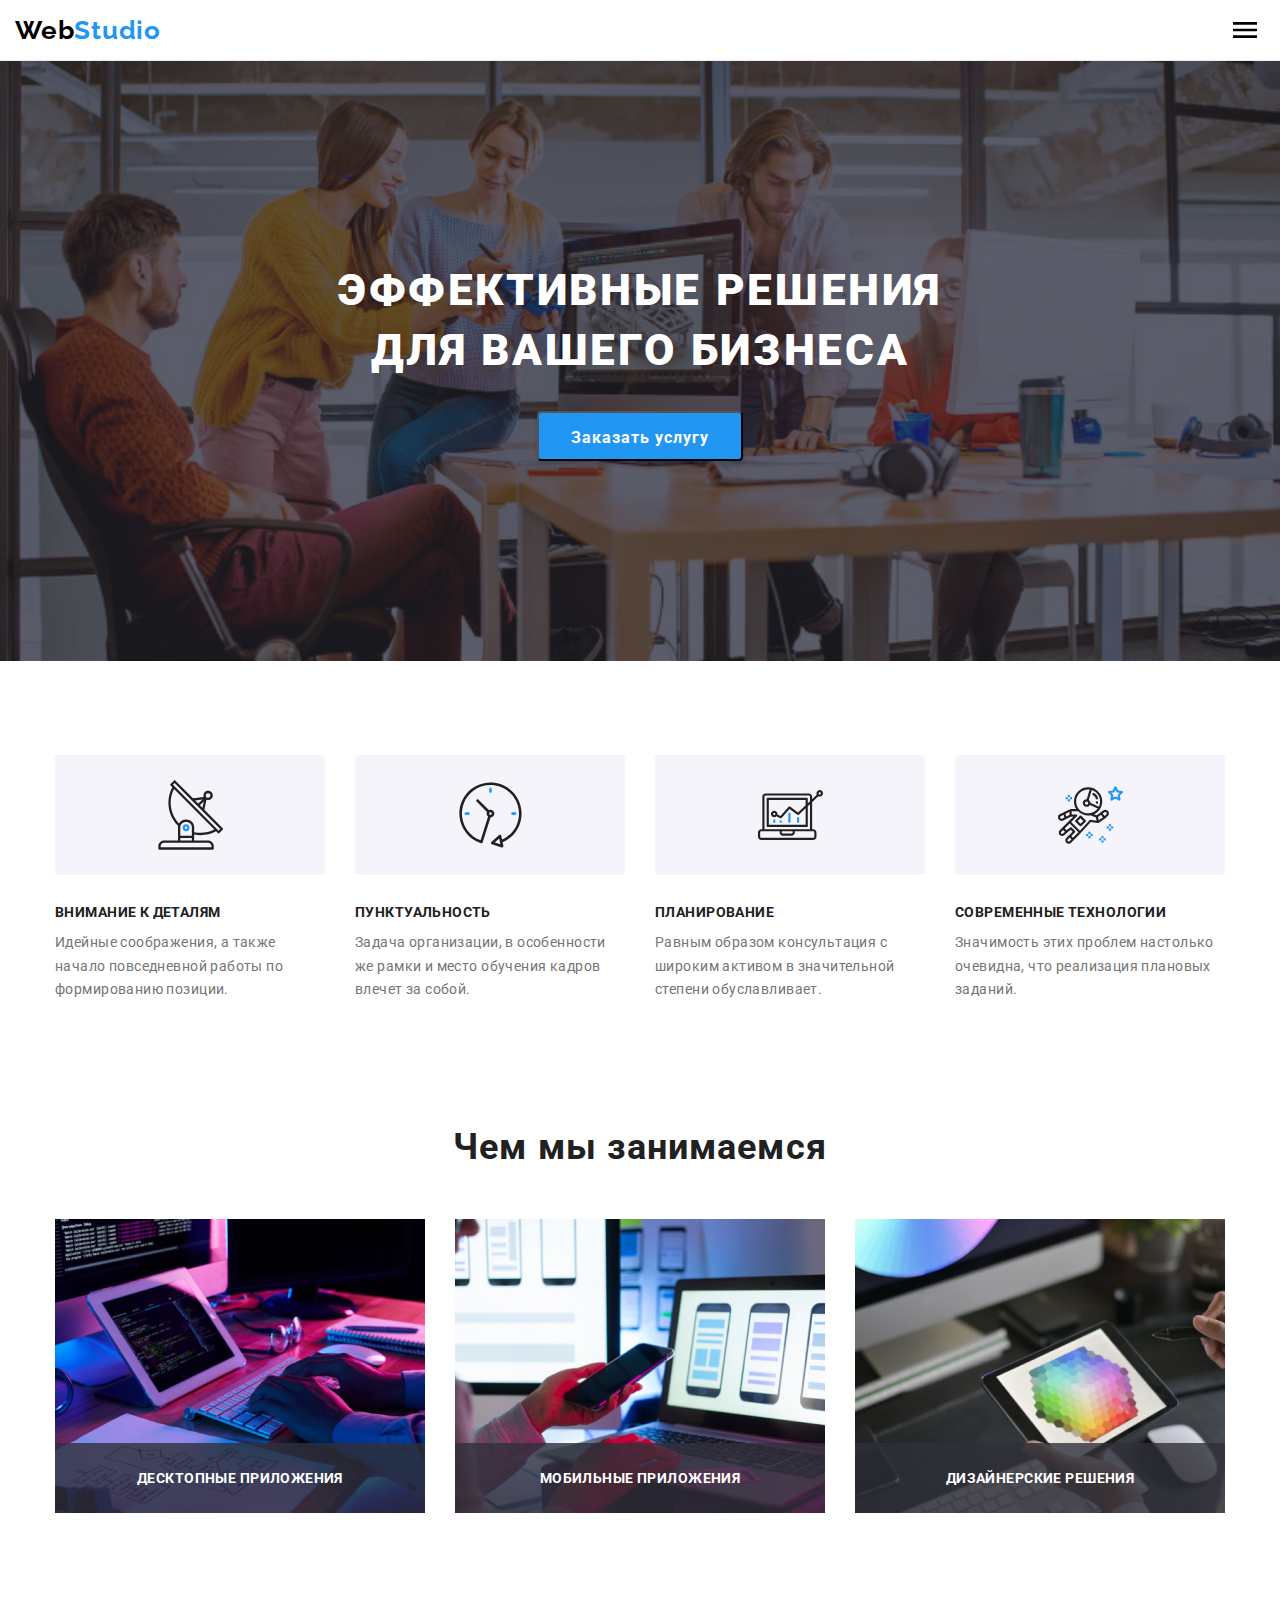
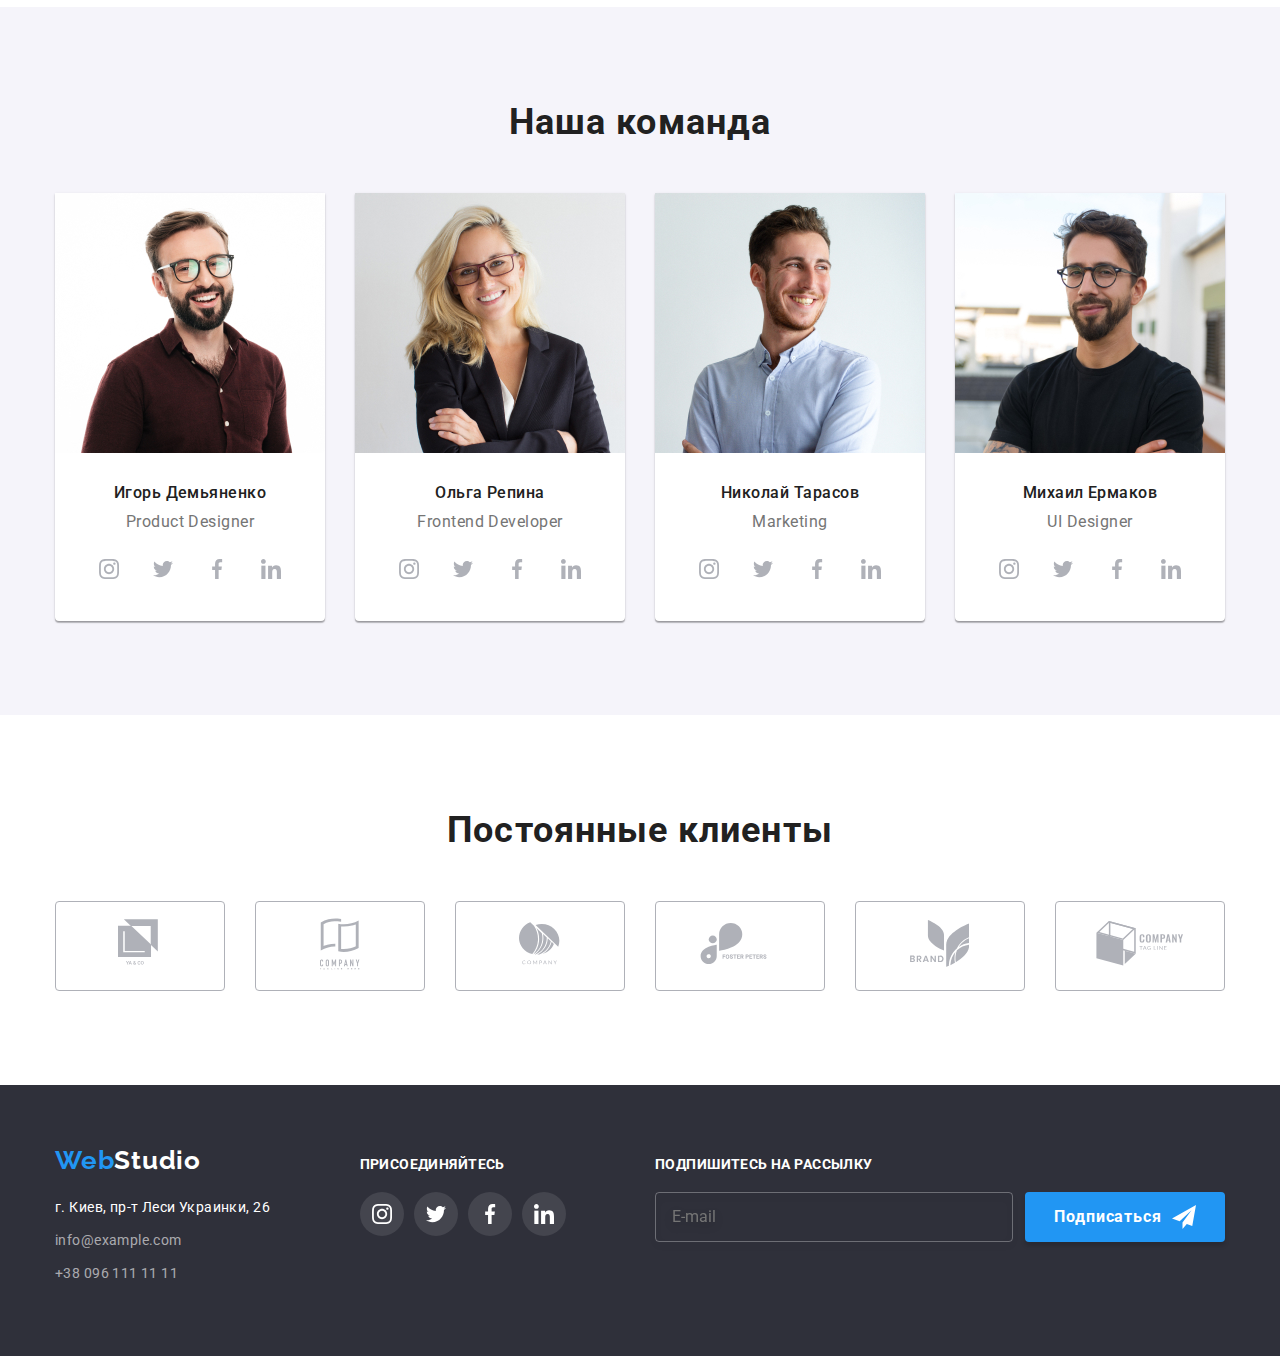
==== commit 3924c0f3: "хедер" ====
--- a/index.html
+++ b/index.html
@@ -17,31 +17,35 @@
           <div class="header__container container">
             <nav class="navigation">
               <a class="header__logo" href="./index.html" aria-label="логотип">Web<span class="header__studio">Studio</span></a>
-              <button type="button" class="menu-button" aria-expanded="false" aria-controls="menu-container" data-menu-button>
+              <button type="button" class="menu-button is-open" 
+                aria-expanded="false" 
+                aria-controls="menu-container" 
+                data-menu-button>
                 <svg width="40" height="40" aria-label="Переключатель мобильного меню">
                   <use class="icon-close" href="./img/icons/sprite.svg#closemenu"></use>
                   <use class="icon-menu" href="./img/icons/sprite.svg#openmenu"></use>
                 </svg>
               </button>
-            
+              <div class="menu-container" data-menu>
                 <ul class="navigation__list list">
                   <li class="navigation__item"><a href="./index.html" class="navigation__link navigation__link_special">Студия</a></li>
                   <li class="navigation__item"><a href="./portfolio.html" class="navigation__link">Портфолио</a></li>
                   <li class="navigation__item"><a href="#Контакты" class="navigation__link">Контакты</a></li>
                 </ul>
-                          
-              <ul class="auth-nav list">
-                <li><a href="mailto:info@devstudio.com" class="auth-nav__item auth-nav__item_email">
-                  <svg class="auth-nav__icon" width="16px" height="12">
-                    <use href="./img/icons/sprite.svg#icon-envelope"></use>
-                  </svg>
-                  info@devstudio.com</a></li>
-                <li><a href="tel:+380961111111" class="auth-nav__item auth-nav__item_tel">
-                  <svg class="auth-nav__icon" width="16px" height="12">
-                    <use href="./img/icons/sprite.svg#icon-smartphone"></use>
-                  </svg>
-                  +38 096 111 11 11</a></li>
-              </ul>
+
+                <ul class="auth-nav list">
+                  <li><a href="mailto:info@devstudio.com" class="auth-nav__item auth-nav__item_email">
+                      <svg class="auth-nav__icon" width="16px" height="12">
+                        <use href="./img/icons/sprite.svg#icon-envelope"></use>
+                      </svg>
+                      info@devstudio.com</a></li>
+                  <li><a href="tel:+380961111111" class="auth-nav__item auth-nav__item_tel">
+                      <svg class="auth-nav__icon" width="16px" height="12">
+                        <use href="./img/icons/sprite.svg#icon-smartphone"></use>
+                      </svg>
+                      +38 096 111 11 11</a></li>
+                </ul>
+              </div>
             </nav>
           </div>
         </header>
--- a/css/main.min.css
+++ b/css/main.min.css
@@ -1,2 +1,2 @@
-html{box-sizing:border-box}*{margin:0;padding:0}*,*::before,*::after{box-sizing:inherit}img{display:block}body{background-color:#ffffff;color:#757575;font-family:"Roboto", sans-serif;letter-spacing:0.03em}.container{width:100%;padding-left:15px;padding-right:15px;margin-right:auto;margin-left:auto}@media screen and (min-width: 480px){.container{width:480px}}@media screen and (min-width: 768px){.container{width:768px}}@media screen and (min-width: 1200px){.container{width:1200px}}.list{list-style:none}.header{border-bottom:1px solid #ececec}.header__logo{width:145px;height:31px;color:#000000;text-decoration:none;font-family:"Raleway", sans-serif;font-style:normal;font-weight:bold;font-size:26px;line-height:1.19;letter-spacing:0.03em;margin-right:93px}.header__studio{color:#2196f3}.header__container{display:flex;align-items:flex-start;align-items:center}.navigation__list{display:flex;max-width:294px}.navigation__link{font-style:normal;font-weight:500;font-size:14px;line-height:1.14;letter-spacing:0.02em;color:#212121;text-decoration:none;position:relative;display:block;padding-top:32px;padding-bottom:32px}.navigation__link_special{color:#2196f3}.navigation__link:hover,.navigation__link:focus{color:#2196f3;transition:250ms cubic-bezier(0.4, 0, 0.2, 1)}.navigation__link::after{content:"";position:absolute;display:block;left:0;bottom:-0.3px;width:100%;height:4px;background:#2196f3;border-radius:2px;transform:scaleX(0);transition:250ms cubic-bezier(0.4, 0, 0.2, 1)}.navigation__link:hover::after,.navigation__link:focus::after{transform:scaleX(1);transition:250ms cubic-bezier(0.4, 0, 0.2, 1)}.navigation__link_special::after{content:"";position:absolute;display:block;left:0;bottom:-0.3px;width:100%;height:4px;background:#2196f3;border-radius:2px;transform:scaleX(1);transition:250ms cubic-bezier(0.4, 0, 0.2, 1)}.navigation__item:not(:last-child){margin-right:50px}.auth-nav__item{color:#757575;text-decoration:none;font-weight:500;font-size:14px;line-height:1.14;letter-spacing:0.02em}.auth-nav__item:hover,.auth-nav__item:focus{color:#2196f3;transition:250ms cubic-bezier(0.4, 0, 0.2, 1)}.auth-nav{display:flex;margin-left:auto}.auth-nav__item{display:flex;justify-content:center;align-items:center}.auth-nav__item_tel{margin-left:50px}.auth-nav__icon{margin-right:10px;fill:#757575}.auth-nav__item:hover .auth-nav__icon{fill:#2196f3;transition:250ms cubic-bezier(0.4, 0, 0.2, 1)}.hero{width:100%;padding-top:118px;padding-bottom:118px;background-color:#c4c4c4;background-image:linear-gradient(rgba(47,48,58,0.5), rgba(47,48,58,0.5)),url("../../img/hero/mhero.jpg");background-size:cover;background-position:center}@media screen and (min-device-pixel-ratio: 2), screen and (min-resolution: 192dpi), screen and (min-resolution: 2dppx){.hero{background-image:url("../../img/hero/mhero@2x.jpg")}}@media screen and (min-width: 481px) and (max-width: 768px){.hero{background-image:linear-gradient(rgba(47,48,58,0.5), rgba(47,48,58,0.5)),url("../../img/hero/thero.jpg");background-size:cover;background-position:center}}@media screen and (min-device-pixel-ratio: 2), screen and (min-resolution: 192dpi), screen and (min-resolution: 2dppx){.hero{background-image:url("../../img/hero/thero@2x.jpg")}}@media screen and (min-width: 769px){.hero{padding-top:200px;padding-bottom:200px}.hero{background-image:linear-gradient(rgba(47,48,58,0.5), rgba(47,48,58,0.5)),url("../../img/hero/dhero.jpg");background-size:cover;background-position:center}}@media screen and (min-device-pixel-ratio: 2), screen and (min-resolution: 192dpi), screen and (min-resolution: 2dppx){.hero{background-image:url("../../img/hero/dhero@2x.jpg")}}.hero__content{margin-left:auto;margin-right:auto;padding:0;text-align:center}@media screen and (min-width: 480px) and (max-width: 1199px){.hero__content__content{width:360px}}@media screen and (min-width: 1200px){.hero__content__content{width:696px}}.hero__title{margin-top:0px;margin-bottom:30px;color:#fff;font-weight:900;font-size:44px;line-height:1.36;letter-spacing:0.06em;text-transform:uppercase}@media screen and (max-width: 1199px){.hero__title__title{font-size:26px;line-height:1.61}}.hero__button{display:inline-block;min-width:200px;height:50px;padding:10px 32px;font-style:normal;font-weight:bold;font-size:16px;line-height:1.875;text-align:center;letter-spacing:0.06em;color:#fff;background:#2196f3;box-shadow:0px 4px 4px rgba(0,0,0,0.15);border-radius:4px}.qualities{padding-top:60px;padding-bottom:60px}@media screen and (min-width: 1200px){.qualities{padding-top:94px;padding-bottom:47px}}.qualities__list{display:block;margin:0 auto}@media screen and (min-width: 768px){.qualities__list{display:flex;flex-wrap:wrap;justify-content:space-between}}@media screen and (min-width: 1200px){.qualities__list{display:flex;justify-content:space-between}}.qualities__item{display:block;width:450px}@media screen and (min-width: 320px) and (max-width: 767px){.qualities__item:not(:last-child){margin-bottom:30px}}@media screen and (min-width: 768px){.qualities__item{width:354px}.qualities__item:nth-child(-n+2){margin-bottom:30px}}@media screen and (min-width: 1200px){.qualities__item{width:270px;display:flex;flex-direction:column;margin-bottom:0}.qualities__item:not(:last-child){margin-right:30px}}.qualities__title{margin-bottom:10px;color:#212121;text-align:center;margin-bottom:10px;font-style:normal;font-weight:bold;font-size:14px;line-height:1.14;letter-spacing:0.03em;text-transform:uppercase}@media screen and (min-width: 768px){.qualities__title{text-align:start}}.qualities__info{color:#757575;font-style:normal;font-weight:normal;font-size:14px;line-height:1.71;letter-spacing:0.03em}.qualities__svg{height:120px;width:450px;border-radius:4px;margin-bottom:30px;display:flex;justify-content:center;align-items:center;background-color:#f5f4fa}@media screen and (min-width: 768px){.qualities__svg{width:354px}}@media screen and (min-width: 1200px){.qualities__svg{width:270px}}.our-projects{padding-top:47px;padding-bottom:94px;display:none}@media screen and (min-width: 1200px){.our-projects{display:block}}.our-projects__title{font-style:normal;font-weight:bold;font-size:36px;line-height:1.17;text-align:center;letter-spacing:0.03em;margin-bottom:50px;color:#212121}.our-projects__list{display:flex;justify-content:center;font-size:0}.our-projects__item{display:block;width:370px;position:relative}.our-projects__item:not(:last-child){margin-right:30px}.our-projects__overlay{position:absolute;bottom:0;left:0;width:370px;height:70px;background:rgba(47,48,58,0.8);padding-top:27px;padding-bottom:27px}.our-projects__overlay-title{font-style:normal;font-weight:bold;font-size:14px;line-height:16px;text-align:center;letter-spacing:0.03em;text-transform:uppercase;color:#ffffff}.ourteam{background:#f5f4fa;padding-bottom:60px;padding-top:60px}@media screen and (min-width: 1200px){.ourteam{padding-bottom:94px;padding-top:94px}}.ourteam__title{font-style:normal;font-weight:bold;font-size:28px;line-height:1.18;text-align:center;letter-spacing:0.03em;margin-bottom:30px;color:#212121}@media screen and (min-width: 1200px){.ourteam__title{font-size:36px;line-height:1.17;margin-bottom:50px}}.ourteam__section-title{font-weight:500;font-size:16px;line-height:19px;text-align:center;letter-spacing:0.03em;margin-bottom:10px;color:#212121}.ourteam__section-info{text-align:center;margin-bottom:16px;color:#757575;font-style:normal;font-weight:normal;font-size:16px;line-height:1.19;text-align:center;letter-spacing:0.03em}.ourteam__img{margin-bottom:30px}.ourteam__list{display:block;margin:0 auto}@media screen and (min-width: 768px){.ourteam__list{display:flex;flex-wrap:wrap;justify-content:space-between}}@media screen and (min-width: 1200px){.ourteam__list{display:flex;justify-content:center}}.ourteam__item{display:block;width:450px;background:#ffffff;box-shadow:0px 1px 3px rgba(0,0,0,0.12),0px 1px 1px rgba(0,0,0,0.14),0px 2px 1px rgba(0,0,0,0.2);border-radius:0px 0px 4px 4px;padding-bottom:30px}@media screen and (min-width: 320px) and (max-width: 767px){.ourteam__item:not(:last-child){margin-bottom:30px}}@media screen and (min-width: 768px){.ourteam__item{width:354px}.ourteam__item:nth-child(-n+2){margin-bottom:30px}}@media screen and (min-width: 1200px){.ourteam__item{width:270px;display:flex;flex-direction:column;margin-bottom:0}.ourteam__item:not(:last-child){margin-right:30px;margin-bottom:0}}.ourteam__social-list{display:flex;justify-content:center}.ourteam__social-link{width:44px;height:44px;background-color:#ffffff;border-radius:50%;display:flex;justify-content:center;align-items:center}.ourteam__social-item:not(:last-child){margin-right:10px}.ourteam__icon{width:20px;height:20px;fill:#afb1b8}.ourteam__social-link:hover,.ourteam__social-link:focus{background-color:#2196f3;transition:250ms cubic-bezier(0.4, 0, 0.2, 1)}.ourteam__social-link:hover .ourteam__icon,.ourteam__social-link:focus .ourteam__icon{fill:#fff;transition:250ms cubic-bezier(0.4, 0, 0.2, 1)}.clients{padding-bottom:60px;padding-top:60px}@media screen and (min-width: 1200px){.clients{padding-bottom:94px;padding-top:94px}}.clients__title{font-style:normal;font-weight:bold;font-size:28px;line-height:1.18;text-align:center;letter-spacing:0.03em;color:#212121;margin-bottom:30px}@media screen and (min-width: 1200px){.clients__title{font-size:36px;line-height:1.17;margin-bottom:50px}}.clients__list{display:flex;flex-wrap:wrap;margin:-15px}.clients__item{border:1px solid #afb1b8;box-sizing:border-box;border-radius:4px;display:flex;justify-content:center;align-items:center;height:90px}@media screen and (min-width: 768px){.clients__item{width:calc((100% - 3 * 30px) / 3);margin:15px}}@media screen and (min-width: 1200px){.clients__item{width:calc((100% - 6 * 30px) / 6);margin:15px}}@media screen and (max-width: 767px){.clients__item{width:calc((100% - 2 * 30px) / 2);margin:15px}}.clients__item:hover,.clients__item:focus{border-color:#2196f3}.clients__icon{fill:#afb1b8}.clients__item:hover .clients__icon,.clients__item:focus .clients__icon{fill:#2196f3;transition:250ms cubic-bezier(0.4, 0, 0.2, 1)}.footer{background:#2f303a;padding-bottom:60px;padding-top:60px}.footer__container{display:flex;flex-direction:column;align-items:center}@media screen and (min-width: 768px){.footer__container{display:flex;flex-direction:row;flex-wrap:wrap;justify-content:space-evenly;align-items:baseline}}@media screen and (min-width: 1200px){.footer__container{display:flex;flex-direction:row;justify-content:space-between;align-items:baseline}}.footer__title{font-style:normal;font-weight:bold;font-size:14px;line-height:16px;letter-spacing:0.03em;text-transform:uppercase;color:#fff;margin-bottom:20px}.footer-contacts{display:flex;flex-direction:column;margin-bottom:60px;align-items:center}@media screen and (min-width: 1200px){.footer-contacts{align-items:flex-start;margin-bottom:0}}.footer-contacts__webstudio{display:inline-block;font-family:"Raleway", sans-serif;font-style:normal;font-weight:bold;font-size:26px;line-height:1.19;letter-spacing:0.03em;color:#2196f3;text-decoration:none;margin-bottom:20px}.footer-contacts__logo{color:#fff}.footer-contacts__street{display:inline-block;font-style:normal;font-weight:normal;font-size:14px;line-height:1.71;letter-spacing:0.03em;color:#fff;margin-bottom:9px}.footer-contacts__info{display:inline-block;font-style:normal;font-weight:normal;font-size:14px;line-height:1.71;text-decoration:none;letter-spacing:0.03em;color:rgba(255,255,255,0.6)}.footer-contacts__mail{display:inline-block;margin-bottom:9px}.footer-contacts__adress{display:flex;flex-direction:column}@media screen and (min-width: 320px) and (max-width: 1199px){.footer-contacts__adress{text-align:center}}.footer-join{width:206px;margin-bottom:60px;text-align:center}@media screen and (min-width: 1200px){.footer-join{text-align:left}}.footer-join__list{display:flex;justify-content:space-between}.footer-join__link{width:44px;height:44px;background:rgba(255,255,255,0.1);border-radius:50%;display:flex;justify-content:center;align-items:center}.footer-join__link:hover,.footer-join__link:hover{background-color:#2196f3;transition:250ms cubic-bezier(0.4, 0, 0.2, 1)}.footer-join__icon{fill:#ffffff;width:20px;height:20px}.footer-subscribe{text-align:center}@media screen and (min-width: 1200px){.footer-subscribe{text-align:left}}.footer-subscribe__form{display:flex;justify-content:center;align-items:center;flex-direction:column}@media screen and (min-width: 1200px){.footer-subscribe__form{display:flex;flex-direction:row}}.footer-subscribe__input{width:450px;height:50px;border:1px solid rgba(255,255,255,0.3);box-sizing:border-box;filter:drop-shadow(0px 4px 4px rgba(0,0,0,0.15));border-radius:4px;background:transparent;padding-left:16px;color:#fff}@media screen and (min-width: 320px) and (max-width: 1199px){.footer-subscribe__input{margin-bottom:20px}}@media screen and (min-width: 1200px){.footer-subscribe__input{width:358px}}.footer-subscribe__btn{width:200px;height:50px;box-shadow:0px 4px 4px rgba(0,0,0,0.15);border-radius:4px;background-color:#2196f3;border:none;margin-left:12px;font-style:normal;font-weight:bold;font-size:16px;line-height:30px;letter-spacing:0.06em;color:#ffffff;display:flex;justify-content:center;align-items:center}.footer-subscribe__icon{fill:#ffffff;margin-left:10px}.backdrop{position:fixed;top:0;left:0;width:100%;height:100%;background:rgba(0,0,0,0.2);transition:all 1000ms linear}.is-hidden{opacity:0;visibility:hidden;pointer-events:none}.modal{width:450px;background:#ffffff;box-shadow:0px 1px 3px rgba(0,0,0,0.12),0px 1px 1px rgba(0,0,0,0.14),0px 2px 1px rgba(0,0,0,0.2);border-radius:4px;top:50%;left:50%;transform:translate(-50%, -50%);position:absolute;padding-top:40px;padding-bottom:40px;padding-right:40px;padding-left:40px}@media screen and (min-width: 1200px){.modal{width:528px}}.modal__close{width:30px;height:30px;border-radius:50%;background:#ffffff;border:1px solid rgba(0,0,0,0.1);position:absolute;cursor:pointer;top:8px;right:8px;display:flex;justify-content:center;align-items:center}.modal__close:hover,.modal__close:focus{fill:#2196f3;transition:250ms cubic-bezier(0.4, 0, 0.2, 1)}.modal__form-field{position:relative;margin-bottom:28px;width:100%}.modal__form{display:flex;flex-direction:column;align-items:center}.modal__input{width:100%;height:40px;left:576px;top:382px;border:1px solid rgba(33,33,33,0.2);border-radius:4px;padding-left:42px}.modal__input:focus,.modal__input:hover,.modal__textarea:focus,.modal__textarea:hover{outline:none;border-color:#2196f3}.modal__input:hover+.modal__icon,.modal__input:focus+.modal__icon{fill:#2196f3}.modal__textarea{width:100%;height:120px;border:1px solid rgba(33,33,33,0.2);box-sizing:border-box;border-radius:4px;resize:none;padding:12px 16px}.modal__icon{width:18px;height:18px;position:absolute;top:50%;left:12px;transform:translateY(-50%)}.modal__label{position:absolute;top:-18px;left:0;font-style:normal;font-weight:normal;font-size:12px;line-height:14px;letter-spacing:0.01em;color:#757575}.modal__title{margin-bottom:30px;font-weight:bold;font-size:20px;line-height:23px;text-align:center;letter-spacing:0.03em;color:#212121}.modal__label-policy{font-style:normal;font-weight:normal;font-size:12px;line-height:1.17;letter-spacing:0.03em;color:#757575;padding-bottom:30px;text-align:right;display:flex;align-items:center;justify-content:center}@media screen and (min-width: 1200px){.modal__label-policy{font-size:14px;line-height:1.71}}.modal__label-policy::before{content:"";display:block;height:15px;width:16px;border:1px solid black;margin-right:8px}.modal__checkbox:checked+.modal__label-policy::before{background-image:url("../img/icon/check.svg");border:none}.modal__btn{width:200px;height:50px;background:#2196f3;box-shadow:0px 4px 4px rgba(0,0,0,0.15);border-radius:4px;font-style:normal;font-weight:bold;font-size:16px;line-height:30px;border:none;color:#ffffff}.modal__policy-field{display:flex;flex-wrap:wrap;justify-content:center}.modal__btn:focus{background-color:#188ce8}.visually-hidden{position:absolute !important;clip:rect(1px 1px 1px 1px);clip:rect(1px, 1px, 1px, 1px);padding:0 !important;border:0 !important;height:1px !important;width:1px !important;overflow:hidden}.button{padding-top:60px;padding-bottom:60px}@media screen and (min-width: 1200px){.button{padding-top:94px;padding-bottom:94px}}.button__icon{padding:6px 22px;background:#f5f4fa;border-radius:4px;font-style:normal;font-weight:500;font-size:16px;line-height:26px;color:#212121;text-align:center;letter-spacing:0.03em;border:none}.button__icon:hover,.button__icon:focus{background:#2196f3;box-shadow:0px 3px 1px rgba(0,0,0,0.1),0px 1px 2px rgba(0,0,0,0.08),0px 2px 2px rgba(0,0,0,0.12);border-radius:4px;color:#fff;transition:250ms cubic-bezier(0.4, 0, 0.2, 1)}.button__list{display:flex;justify-content:flex-start;margin-bottom:40px;flex-wrap:wrap}.button__item:not(:last-child){margin-right:8px}@media screen and (min-width: 320px){.button__item:nth-child(-n+3){margin-bottom:15px}}@media screen and (min-width: 768px){.button__list{display:flex;justify-content:center;margin-bottom:30px}}@media screen and (min-width: 1200px){.button__list{margin-bottom:50px}}.projects__title{font-style:normal;font-weight:bold;font-size:18px;line-height:36px;color:#212121;letter-spacing:0.06em}.projects__info{font-style:normal;font-weight:normal;font-size:16px;line-height:30px;color:#757575;letter-spacing:0.03em}.projects__list{display:flex;flex-wrap:wrap;justify-content:space-between}.projects__item{display:block;background:#ffffff;border:1px solid #eeeeee;box-sizing:border-box;width:450px}.projects__item:not(:last-child){margin-bottom:30px}@media screen and (min-width: 768px){.projects__item{width:354px}}@media screen and (min-width: 1200px){.projects__item{width:370px}.projects__item:not(:nth-child(n+7)){margin-bottom:30px}}.projects__item:hover,.projects__item:focus{background:#ffffff;border:1px solid #eeeeee;box-sizing:border-box;box-shadow:0px 1px 1px rgba(0,0,0,0.12),0px 4px 4px rgba(0,0,0,0.06),1px 4px 6px rgba(0,0,0,0.16)}.projects__container{padding:20px 24px}.projects__overlay{position:relative;overflow:hidden}.projects__paragraph{font-style:normal;font-weight:normal;font-size:18px;line-height:1.55;letter-spacing:0.03em;color:#ffffff;position:absolute;top:0.5px;left:0;width:100%;height:100%;transform:translateY(100%);transition:transform 250ms ease;background-color:rgba(33,150,243,0.9);padding:63px 24px}.projects__item:hover .projects__paragraph,.projects__item:focus .projects__paragraph{transform:translateY(0);transition:250ms cubic-bezier(0.4, 0, 0.2, 1)}
+html{box-sizing:border-box}*{margin:0;padding:0}*,*::before,*::after{box-sizing:inherit}img{display:block}body{background-color:#ffffff;color:#757575;font-family:"Roboto", sans-serif;letter-spacing:0.03em}.container{width:100%;padding-left:15px;padding-right:15px;margin-right:auto;margin-left:auto}@media screen and (min-width: 480px){.container{width:480px}}@media screen and (min-width: 768px){.container{width:768px}}@media screen and (min-width: 1200px){.container{width:1200px}}.list{list-style:none}.header{border-bottom:1px solid #ececec;padding-top:10px;padding-bottom:10px}@media screen and (max-width: 677px){.header{position:relative}}.header__container{width:100%}.header__logo{width:134px;height:31px;color:#000000;text-decoration:none;font-family:"Raleway", sans-serif;font-style:normal;font-weight:bold;font-size:26px;line-height:1.19;letter-spacing:0.03em}@media screen and (min-width: 1200px){.header__logo{width:145px}}.header__studio{color:#2196f3}.navigation{width:100%;display:flex;justify-content:space-between;align-items:center}.menu-button{display:inline-flex;margin:0;padding:0;border:none;background-color:transparent}.menu-button .icon-close{display:none}.menu-button.is-open .icon-close{display:block}.menu-button.is-open .icon-menu{display:none}.menu-container{padding:20px}.menu-container{display:none;padding-top:60px;padding-bottom:60px;margin:0 auto;position:absolute;top:100%;left:0;width:100%;background:tomato;box-shadow:0px 4px 8px rgba(0,0,0,0.04),0px 2px 4px rgba(0,0,0,0.08),0px 1px 3px rgba(0,0,0,0.16)}.menu-container.is-open{display:block}.navigation__list{display:flex;max-width:294px}.navigation__link{font-style:normal;font-weight:500;font-size:14px;line-height:1.14;letter-spacing:0.02em;color:#212121;text-decoration:none;position:relative;display:block;padding-top:32px;padding-bottom:32px}.navigation__link_special{color:#2196f3}.navigation__link:hover,.navigation__link:focus{color:#2196f3;transition:250ms cubic-bezier(0.4, 0, 0.2, 1)}.navigation__link::after{content:"";position:absolute;display:block;left:0;bottom:-0.3px;width:100%;height:4px;background:#2196f3;border-radius:2px;transform:scaleX(0);transition:250ms cubic-bezier(0.4, 0, 0.2, 1)}.navigation__link:hover::after,.navigation__link:focus::after{transform:scaleX(1);transition:250ms cubic-bezier(0.4, 0, 0.2, 1)}.navigation__link_special::after{content:"";position:absolute;display:block;left:0;bottom:-0.3px;width:100%;height:4px;background:#2196f3;border-radius:2px;transform:scaleX(1);transition:250ms cubic-bezier(0.4, 0, 0.2, 1)}.navigation__item:not(:last-child){margin-right:50px}.auth-nav__item{color:#757575;text-decoration:none;font-weight:500;font-size:14px;line-height:1.14;letter-spacing:0.02em}.auth-nav__item:hover,.auth-nav__item:focus{color:#2196f3;transition:250ms cubic-bezier(0.4, 0, 0.2, 1)}.auth-nav{display:flex;margin-left:auto}.auth-nav__item{display:flex;justify-content:center;align-items:center}.auth-nav__item_tel{margin-left:50px}.auth-nav__icon{margin-right:10px;fill:#757575}.auth-nav__item:hover .auth-nav__icon{fill:#2196f3;transition:250ms cubic-bezier(0.4, 0, 0.2, 1)}.hero{width:100%;padding-top:118px;padding-bottom:118px;background-color:#c4c4c4;background-image:linear-gradient(rgba(47,48,58,0.5), rgba(47,48,58,0.5)),url("../img/hero/mhero.jpg");background-size:cover;background-position:center}@media screen and (min-device-pixel-ratio: 2), screen and (min-resolution: 192dpi), screen and (min-resolution: 2dppx){.hero{background-image:url("../img/hero/mhero@2x.jpg")}}@media screen and (min-width: 481px) and (max-width: 768px){.hero{background-image:linear-gradient(rgba(47,48,58,0.5), rgba(47,48,58,0.5)),url("../img/hero/thero.jpg");background-size:cover;background-position:center}}@media screen and (min-device-pixel-ratio: 2), screen and (min-resolution: 192dpi), screen and (min-resolution: 2dppx){.hero{background-image:url("../img/hero/thero@2x.jpg")}}@media screen and (min-width: 769px){.hero{padding-top:200px;padding-bottom:200px}.hero{background-image:linear-gradient(rgba(47,48,58,0.5), rgba(47,48,58,0.5)),url("../img/hero/dhero.jpg");background-size:cover;background-position:center}}@media screen and (min-device-pixel-ratio: 2), screen and (min-resolution: 192dpi), screen and (min-resolution: 2dppx){.hero{background-image:url("../img/hero/dhero@2x.jpg")}}.hero__content{margin-left:auto;margin-right:auto;padding:0;text-align:center}@media screen and (min-width: 480px) and (max-width: 1199px){.hero__content__content{width:360px}}@media screen and (min-width: 1200px){.hero__content__content{width:696px}}.hero__title{margin-top:0px;margin-bottom:30px;color:#fff;font-weight:900;font-size:44px;line-height:1.36;letter-spacing:0.06em;text-transform:uppercase}@media screen and (max-width: 1199px){.hero__title__title{font-size:26px;line-height:1.61}}.hero__button{display:inline-block;min-width:200px;height:50px;padding:10px 32px;font-style:normal;font-weight:bold;font-size:16px;line-height:1.875;text-align:center;letter-spacing:0.06em;color:#fff;background:#2196f3;box-shadow:0px 4px 4px rgba(0,0,0,0.15);border-radius:4px}.qualities{padding-top:60px;padding-bottom:60px}@media screen and (min-width: 1200px){.qualities{padding-top:94px;padding-bottom:47px}}.qualities__list{display:block;margin:0 auto}@media screen and (min-width: 768px){.qualities__list{display:flex;flex-wrap:wrap;justify-content:space-between}}@media screen and (min-width: 1200px){.qualities__list{display:flex;justify-content:space-between}}.qualities__item{display:block;width:100%}@media screen and (min-width: 320px) and (max-width: 767px){.qualities__item:not(:last-child){margin-bottom:30px}}@media screen and (min-width: 768px){.qualities__item{width:354px}.qualities__item:nth-child(-n+2){margin-bottom:30px}}@media screen and (min-width: 1200px){.qualities__item{width:270px;display:flex;flex-direction:column;margin-bottom:0}.qualities__item:not(:last-child){margin-right:30px}}.qualities__title{margin-bottom:10px;color:#212121;text-align:center;margin-bottom:10px;font-style:normal;font-weight:bold;font-size:14px;line-height:1.14;letter-spacing:0.03em;text-transform:uppercase}@media screen and (min-width: 768px){.qualities__title{text-align:start}}.qualities__info{color:#757575;font-style:normal;font-weight:normal;font-size:14px;line-height:1.71;letter-spacing:0.03em}.qualities__svg{height:120px;width:100%;border-radius:4px;margin-bottom:30px;display:flex;justify-content:center;align-items:center;background-color:#f5f4fa}@media screen and (min-width: 768px){.qualities__svg{width:354px}}@media screen and (min-width: 1200px){.qualities__svg{width:270px}}.our-projects{padding-top:47px;padding-bottom:94px;display:none}@media screen and (min-width: 1200px){.our-projects{display:block}}.our-projects__title{font-style:normal;font-weight:bold;font-size:36px;line-height:1.17;text-align:center;letter-spacing:0.03em;margin-bottom:50px;color:#212121}.our-projects__list{display:flex;justify-content:center;font-size:0}.our-projects__item{display:block;width:370px;position:relative}.our-projects__item:not(:last-child){margin-right:30px}.our-projects__overlay{position:absolute;bottom:0;left:0;width:370px;height:70px;background:rgba(47,48,58,0.8);padding-top:27px;padding-bottom:27px}.our-projects__overlay-title{font-style:normal;font-weight:bold;font-size:14px;line-height:16px;text-align:center;letter-spacing:0.03em;text-transform:uppercase;color:#ffffff}.ourteam{background:#f5f4fa;padding-bottom:60px;padding-top:60px}@media screen and (min-width: 1200px){.ourteam{padding-bottom:94px;padding-top:94px}}.ourteam__title{font-style:normal;font-weight:bold;font-size:28px;line-height:1.18;text-align:center;letter-spacing:0.03em;margin-bottom:30px;color:#212121}@media screen and (min-width: 1200px){.ourteam__title{font-size:36px;line-height:1.17;margin-bottom:50px}}.ourteam__section-title{font-weight:500;font-size:16px;line-height:19px;text-align:center;letter-spacing:0.03em;margin-bottom:10px;color:#212121}.ourteam__section-info{text-align:center;margin-bottom:16px;color:#757575;font-style:normal;font-weight:normal;font-size:16px;line-height:1.19;text-align:center;letter-spacing:0.03em}.ourteam__img{width:100%;margin-bottom:30px}.ourteam__list{display:block;margin:0 auto}@media screen and (min-width: 768px){.ourteam__list{display:flex;flex-wrap:wrap;justify-content:space-between}}@media screen and (min-width: 1200px){.ourteam__list{display:flex;justify-content:center}}.ourteam__item{display:block;width:100%;background:#ffffff;box-shadow:0px 1px 3px rgba(0,0,0,0.12),0px 1px 1px rgba(0,0,0,0.14),0px 2px 1px rgba(0,0,0,0.2);border-radius:0px 0px 4px 4px;padding-bottom:30px}@media screen and (min-width: 320px) and (max-width: 767px){.ourteam__item:not(:last-child){margin-bottom:30px}}@media screen and (min-width: 768px){.ourteam__item{width:354px}.ourteam__item:nth-child(-n+2){margin-bottom:30px}}@media screen and (min-width: 1200px){.ourteam__item{width:270px;display:flex;flex-direction:column;margin-bottom:0}.ourteam__item:not(:last-child){margin-right:30px;margin-bottom:0}}.ourteam__social-list{display:flex;justify-content:center}.ourteam__social-link{width:44px;height:44px;background-color:#ffffff;border-radius:50%;display:flex;justify-content:center;align-items:center}.ourteam__social-item:not(:last-child){margin-right:10px}.ourteam__icon{width:20px;height:20px;fill:#afb1b8}.ourteam__social-link:hover,.ourteam__social-link:focus{background-color:#2196f3;transition:250ms cubic-bezier(0.4, 0, 0.2, 1)}.ourteam__social-link:hover .ourteam__icon,.ourteam__social-link:focus .ourteam__icon{fill:#fff;transition:250ms cubic-bezier(0.4, 0, 0.2, 1)}.clients{padding-bottom:60px;padding-top:60px}@media screen and (min-width: 1200px){.clients{padding-bottom:94px;padding-top:94px}}.clients__title{font-style:normal;font-weight:bold;font-size:28px;line-height:1.18;text-align:center;letter-spacing:0.03em;color:#212121;margin-bottom:30px}@media screen and (min-width: 1200px){.clients__title{font-size:36px;line-height:1.17;margin-bottom:50px}}.clients__list{display:flex;flex-wrap:wrap;margin:-15px}.clients__item{border:1px solid #afb1b8;box-sizing:border-box;border-radius:4px;display:flex;justify-content:center;align-items:center;height:90px}@media screen and (min-width: 768px){.clients__item{width:calc((100% - 3 * 30px) / 3);margin:15px}}@media screen and (min-width: 1200px){.clients__item{width:calc((100% - 6 * 30px) / 6);margin:15px}}@media screen and (max-width: 767px){.clients__item{width:calc((100% - 2 * 30px) / 2);margin:15px}}.clients__item:hover,.clients__item:focus{border-color:#2196f3}.clients__icon{fill:#afb1b8}.clients__item:hover .clients__icon,.clients__item:focus .clients__icon{fill:#2196f3;transition:250ms cubic-bezier(0.4, 0, 0.2, 1)}.footer{background:#2f303a;padding-bottom:60px;padding-top:60px}.footer__container{display:flex;flex-direction:column;align-items:center}@media screen and (min-width: 768px){.footer__container{display:flex;flex-direction:row;flex-wrap:wrap;justify-content:space-evenly;align-items:baseline}}@media screen and (min-width: 1200px){.footer__container{display:flex;flex-direction:row;justify-content:space-between;align-items:baseline}}.footer__title{font-style:normal;font-weight:bold;font-size:14px;line-height:16px;letter-spacing:0.03em;text-transform:uppercase;color:#fff;margin-bottom:20px}.footer-contacts{display:flex;flex-direction:column;margin-bottom:60px;align-items:center}@media screen and (min-width: 1200px){.footer-contacts{align-items:flex-start;margin-bottom:0}}.footer-contacts__webstudio{display:inline-block;font-family:"Raleway", sans-serif;font-style:normal;font-weight:bold;font-size:26px;line-height:1.19;letter-spacing:0.03em;color:#2196f3;text-decoration:none;margin-bottom:20px}.footer-contacts__logo{color:#fff}.footer-contacts__street{display:inline-block;font-style:normal;font-weight:normal;font-size:14px;line-height:1.71;letter-spacing:0.03em;color:#fff;margin-bottom:9px}.footer-contacts__info{display:inline-block;font-style:normal;font-weight:normal;font-size:14px;line-height:1.71;text-decoration:none;letter-spacing:0.03em;color:rgba(255,255,255,0.6)}.footer-contacts__mail{display:inline-block;margin-bottom:9px}.footer-contacts__adress{display:flex;flex-direction:column}@media screen and (min-width: 320px) and (max-width: 1199px){.footer-contacts__adress{text-align:center}}.footer-join{width:206px;margin-bottom:60px;text-align:center}@media screen and (min-width: 1200px){.footer-join{text-align:left}}.footer-join__list{display:flex;justify-content:space-between}.footer-join__link{width:44px;height:44px;background:rgba(255,255,255,0.1);border-radius:50%;display:flex;justify-content:center;align-items:center}.footer-join__link:hover,.footer-join__link:hover{background-color:#2196f3;transition:250ms cubic-bezier(0.4, 0, 0.2, 1)}.footer-join__icon{fill:#ffffff;width:20px;height:20px}.footer-subscribe{text-align:center}@media screen and (min-width: 1200px){.footer-subscribe{text-align:left}}.footer-subscribe__form{display:flex;justify-content:center;align-items:center;flex-direction:column}@media screen and (min-width: 1200px){.footer-subscribe__form{display:flex;flex-direction:row}}.footer-subscribe__input{max-width:450px;height:50px;border:1px solid rgba(255,255,255,0.3);box-sizing:border-box;filter:drop-shadow(0px 4px 4px rgba(0,0,0,0.15));border-radius:4px;background:transparent;padding-left:16px;color:#fff}@media screen and (min-width: 320px) and (max-width: 1199px){.footer-subscribe__input{margin-bottom:20px}}@media screen and (min-width: 1200px){.footer-subscribe__input{width:358px}}.footer-subscribe__btn{width:200px;height:50px;box-shadow:0px 4px 4px rgba(0,0,0,0.15);border-radius:4px;background-color:#2196f3;border:none;margin-left:12px;font-style:normal;font-weight:bold;font-size:16px;line-height:30px;letter-spacing:0.06em;color:#ffffff;display:flex;justify-content:center;align-items:center}.footer-subscribe__icon{fill:#ffffff;margin-left:10px}.backdrop{position:fixed;top:0;left:0;width:100%;height:100%;background:rgba(0,0,0,0.2);transition:all 1000ms linear}.is-hidden{opacity:0;visibility:hidden;pointer-events:none}.modal{width:450px;background:#ffffff;box-shadow:0px 1px 3px rgba(0,0,0,0.12),0px 1px 1px rgba(0,0,0,0.14),0px 2px 1px rgba(0,0,0,0.2);border-radius:4px;top:50%;left:50%;transform:translate(-50%, -50%);position:absolute;padding-top:40px;padding-bottom:40px;padding-right:40px;padding-left:40px}@media screen and (min-width: 1200px){.modal{width:528px}}.modal__close{width:30px;height:30px;border-radius:50%;background:#ffffff;border:1px solid rgba(0,0,0,0.1);position:absolute;cursor:pointer;top:8px;right:8px;display:flex;justify-content:center;align-items:center}.modal__close:hover,.modal__close:focus{fill:#2196f3;transition:250ms cubic-bezier(0.4, 0, 0.2, 1)}.modal__form-field{position:relative;margin-bottom:28px;width:100%}.modal__form{display:flex;flex-direction:column;align-items:center}.modal__input{width:100%;height:40px;left:576px;top:382px;border:1px solid rgba(33,33,33,0.2);border-radius:4px;padding-left:42px}.modal__input:focus,.modal__input:hover,.modal__textarea:focus,.modal__textarea:hover{outline:none;border-color:#2196f3}.modal__input:hover+.modal__icon,.modal__input:focus+.modal__icon{fill:#2196f3}.modal__textarea{width:100%;height:120px;border:1px solid rgba(33,33,33,0.2);box-sizing:border-box;border-radius:4px;resize:none;padding:12px 16px}.modal__icon{width:18px;height:18px;position:absolute;top:50%;left:12px;transform:translateY(-50%)}.modal__label{position:absolute;top:-18px;left:0;font-style:normal;font-weight:normal;font-size:12px;line-height:14px;letter-spacing:0.01em;color:#757575}.modal__title{margin-bottom:30px;font-weight:bold;font-size:20px;line-height:23px;text-align:center;letter-spacing:0.03em;color:#212121}.modal__label-policy{font-style:normal;font-weight:normal;font-size:12px;line-height:1.17;letter-spacing:0.03em;color:#757575;padding-bottom:30px;text-align:right;display:flex;align-items:center;justify-content:center}@media screen and (min-width: 1200px){.modal__label-policy{font-size:14px;line-height:1.71}}.modal__label-policy::before{content:"";display:block;height:15px;width:16px;border:1px solid black;margin-right:8px}.modal__checkbox:checked+.modal__label-policy::before{background-image:url("../img/icon/check.svg");border:none}.modal__btn{width:200px;height:50px;background:#2196f3;box-shadow:0px 4px 4px rgba(0,0,0,0.15);border-radius:4px;font-style:normal;font-weight:bold;font-size:16px;line-height:30px;border:none;color:#ffffff}.modal__policy-field{display:flex;flex-wrap:wrap;justify-content:center}.modal__btn:focus{background-color:#188ce8}.visually-hidden{position:absolute !important;clip:rect(1px 1px 1px 1px);clip:rect(1px, 1px, 1px, 1px);padding:0 !important;border:0 !important;height:1px !important;width:1px !important;overflow:hidden}.button{padding-top:60px;padding-bottom:60px}@media screen and (min-width: 1200px){.button{padding-top:94px;padding-bottom:94px}}.button__icon{padding:6px 22px;background:#f5f4fa;border-radius:4px;font-style:normal;font-weight:500;font-size:16px;line-height:26px;color:#212121;text-align:center;letter-spacing:0.03em;border:none}.button__icon:hover,.button__icon:focus{background:#2196f3;box-shadow:0px 3px 1px rgba(0,0,0,0.1),0px 1px 2px rgba(0,0,0,0.08),0px 2px 2px rgba(0,0,0,0.12);border-radius:4px;color:#fff;transition:250ms cubic-bezier(0.4, 0, 0.2, 1)}.button__list{display:flex;justify-content:flex-start;margin-bottom:40px;flex-wrap:wrap}.button__item:not(:last-child){margin-right:8px}@media screen and (min-width: 320px){.button__item:nth-child(-n+3){margin-bottom:15px}}@media screen and (min-width: 768px){.button__list{display:flex;justify-content:center;margin-bottom:30px}}@media screen and (min-width: 1200px){.button__list{margin-bottom:50px}}.projects__title{font-style:normal;font-weight:bold;font-size:18px;line-height:36px;color:#212121;letter-spacing:0.06em}.projects__info{font-style:normal;font-weight:normal;font-size:16px;line-height:30px;color:#757575;letter-spacing:0.03em}.projects__list{display:flex;flex-wrap:wrap;justify-content:space-between}.projects__item{display:block;background:#ffffff;border:1px solid #eeeeee;box-sizing:border-box;width:450px}.projects__item:not(:last-child){margin-bottom:30px}@media screen and (min-width: 768px){.projects__item{width:354px}}@media screen and (min-width: 1200px){.projects__item{width:370px}.projects__item:not(:nth-child(n+7)){margin-bottom:30px}}.projects__item:hover,.projects__item:focus{background:#ffffff;border:1px solid #eeeeee;box-sizing:border-box;box-shadow:0px 1px 1px rgba(0,0,0,0.12),0px 4px 4px rgba(0,0,0,0.06),1px 4px 6px rgba(0,0,0,0.16)}.projects__container{padding:20px 24px}.projects__overlay{position:relative;overflow:hidden}.projects__paragraph{font-style:normal;font-weight:normal;font-size:18px;line-height:1.55;letter-spacing:0.03em;color:#ffffff;position:absolute;top:0.5px;left:0;width:100%;height:100%;transform:translateY(100%);transition:transform 250ms ease;background-color:rgba(33,150,243,0.9);padding:63px 24px}.projects__item:hover .projects__paragraph,.projects__item:focus .projects__paragraph{transform:translateY(0);transition:250ms cubic-bezier(0.4, 0, 0.2, 1)}
 /*# sourceMappingURL=main.min.css.map */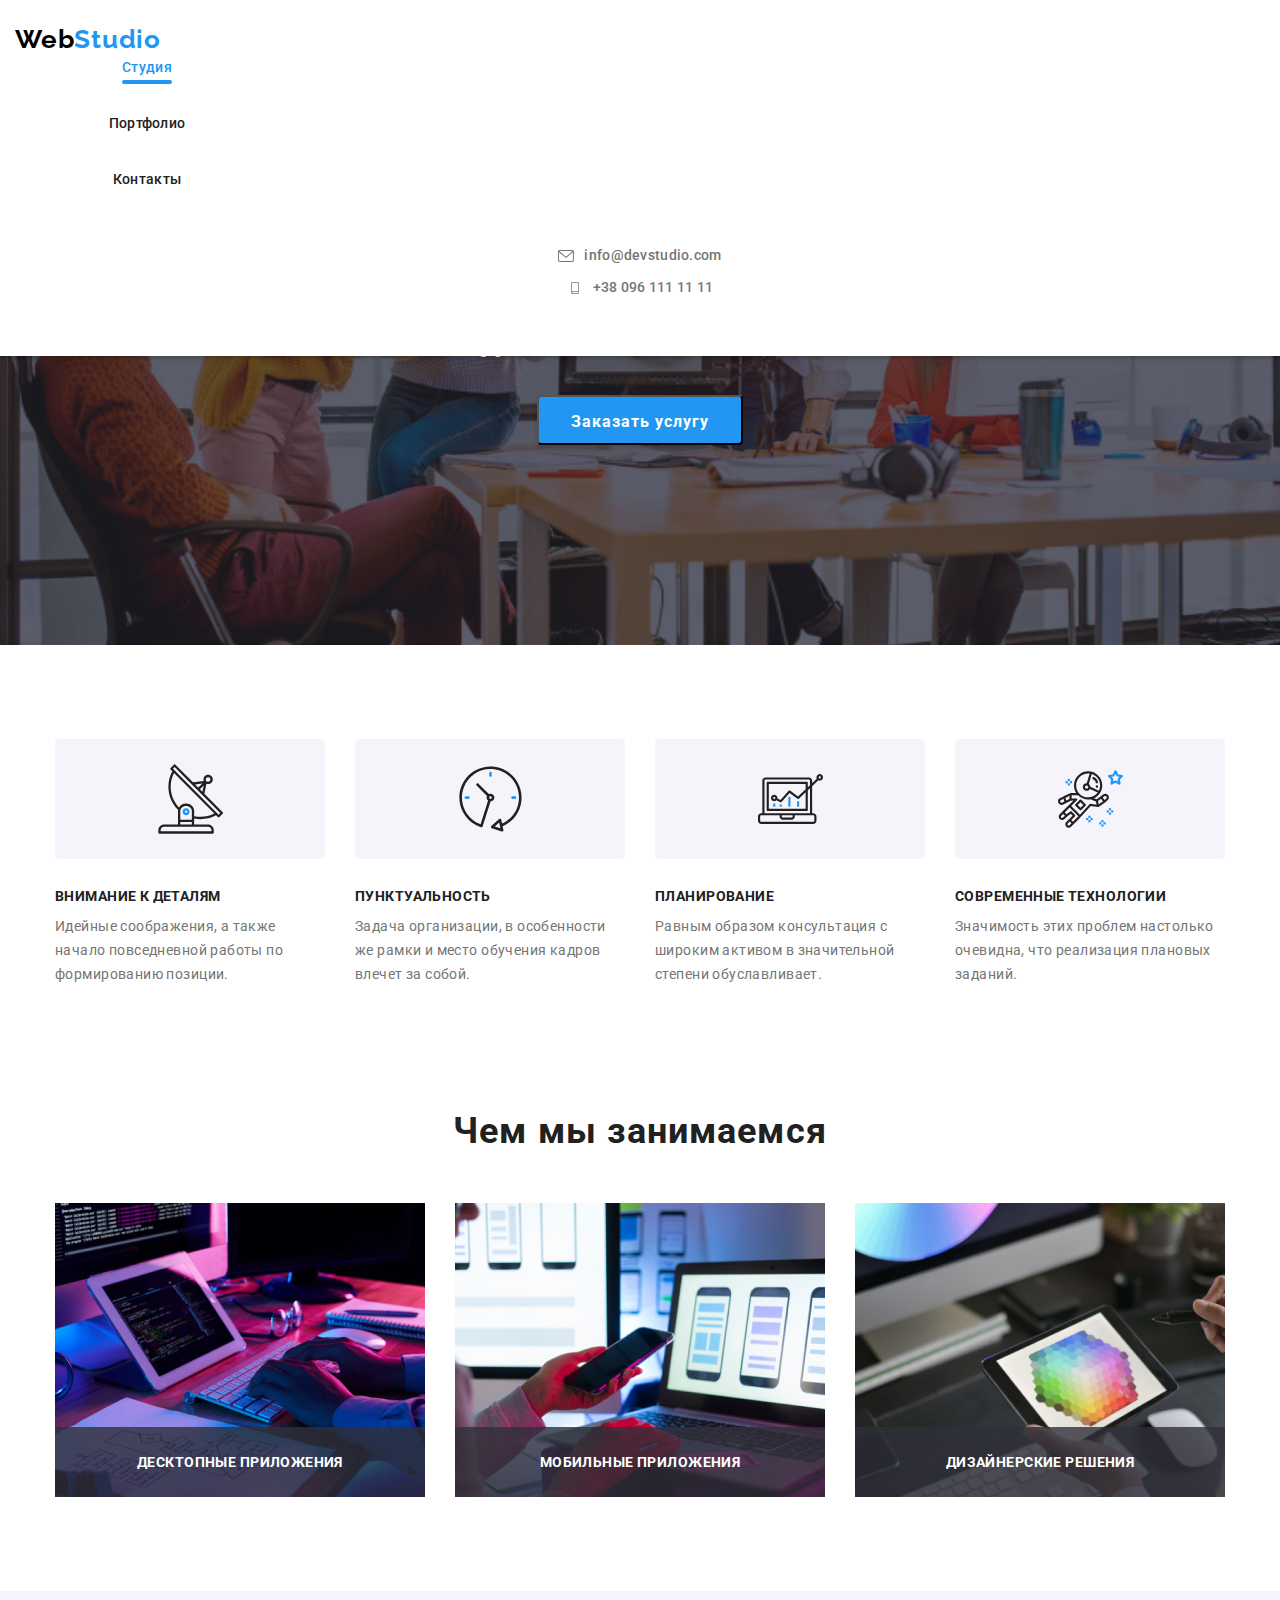
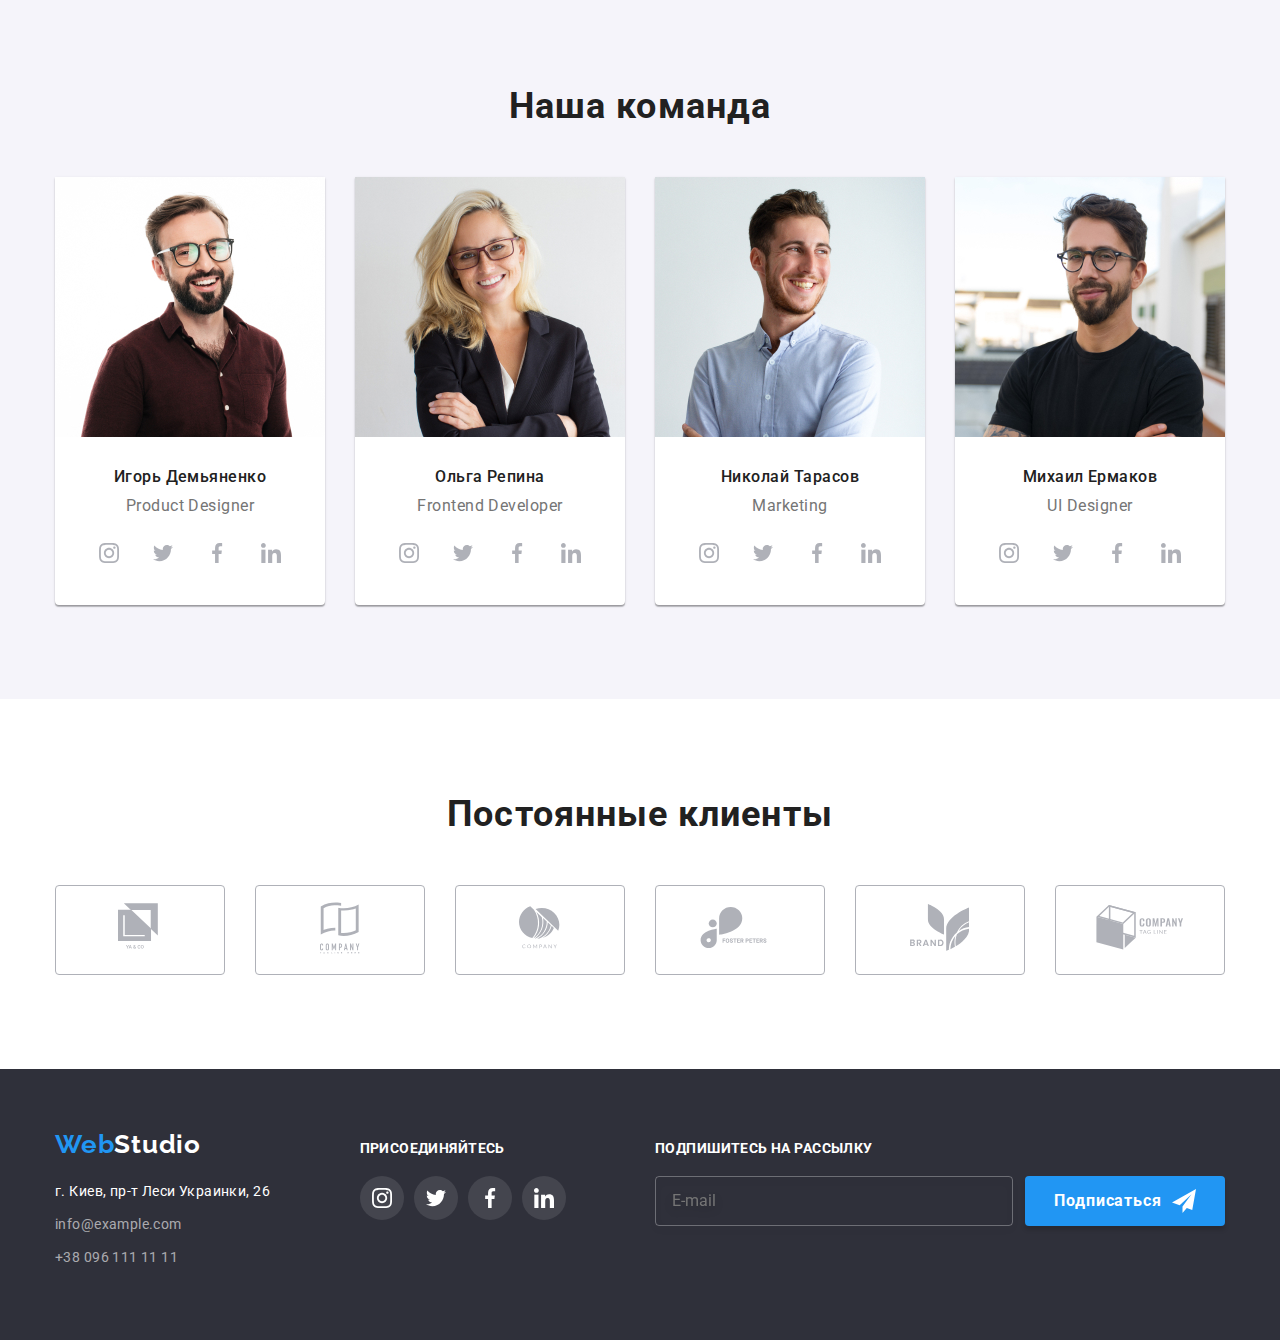
==== commit e5676df9: "роблю хедер на тебл і комп" ====
--- a/index.html
+++ b/index.html
@@ -38,12 +38,14 @@
                       <svg class="auth-nav__icon" width="16px" height="12">
                         <use href="./img/icons/sprite.svg#icon-envelope"></use>
                       </svg>
-                      info@devstudio.com</a></li>
+                      info@devstudio.com</a>
+                  </li>
                   <li><a href="tel:+380961111111" class="auth-nav__item auth-nav__item_tel">
                       <svg class="auth-nav__icon" width="16px" height="12">
                         <use href="./img/icons/sprite.svg#icon-smartphone"></use>
                       </svg>
-                      +38 096 111 11 11</a></li>
+                      +38 096 111 11 11</a>
+                  </li>
                 </ul>
               </div>
             </nav>
--- a/css/main.min.css
+++ b/css/main.min.css
@@ -1,2 +1,2 @@
-html{box-sizing:border-box}*{margin:0;padding:0}*,*::before,*::after{box-sizing:inherit}img{display:block}body{background-color:#ffffff;color:#757575;font-family:"Roboto", sans-serif;letter-spacing:0.03em}.container{width:100%;padding-left:15px;padding-right:15px;margin-right:auto;margin-left:auto}@media screen and (min-width: 480px){.container{width:480px}}@media screen and (min-width: 768px){.container{width:768px}}@media screen and (min-width: 1200px){.container{width:1200px}}.list{list-style:none}.header{border-bottom:1px solid #ececec;padding-top:10px;padding-bottom:10px}@media screen and (max-width: 677px){.header{position:relative}}.header__container{width:100%}.header__logo{width:134px;height:31px;color:#000000;text-decoration:none;font-family:"Raleway", sans-serif;font-style:normal;font-weight:bold;font-size:26px;line-height:1.19;letter-spacing:0.03em}@media screen and (min-width: 1200px){.header__logo{width:145px}}.header__studio{color:#2196f3}.navigation{width:100%;display:flex;justify-content:space-between;align-items:center}.menu-button{display:inline-flex;margin:0;padding:0;border:none;background-color:transparent}.menu-button .icon-close{display:none}.menu-button.is-open .icon-close{display:block}.menu-button.is-open .icon-menu{display:none}.menu-container{padding:20px}.menu-container{display:none;padding-top:60px;padding-bottom:60px;margin:0 auto;position:absolute;top:100%;left:0;width:100%;background:tomato;box-shadow:0px 4px 8px rgba(0,0,0,0.04),0px 2px 4px rgba(0,0,0,0.08),0px 1px 3px rgba(0,0,0,0.16)}.menu-container.is-open{display:block}.navigation__list{display:flex;max-width:294px}.navigation__link{font-style:normal;font-weight:500;font-size:14px;line-height:1.14;letter-spacing:0.02em;color:#212121;text-decoration:none;position:relative;display:block;padding-top:32px;padding-bottom:32px}.navigation__link_special{color:#2196f3}.navigation__link:hover,.navigation__link:focus{color:#2196f3;transition:250ms cubic-bezier(0.4, 0, 0.2, 1)}.navigation__link::after{content:"";position:absolute;display:block;left:0;bottom:-0.3px;width:100%;height:4px;background:#2196f3;border-radius:2px;transform:scaleX(0);transition:250ms cubic-bezier(0.4, 0, 0.2, 1)}.navigation__link:hover::after,.navigation__link:focus::after{transform:scaleX(1);transition:250ms cubic-bezier(0.4, 0, 0.2, 1)}.navigation__link_special::after{content:"";position:absolute;display:block;left:0;bottom:-0.3px;width:100%;height:4px;background:#2196f3;border-radius:2px;transform:scaleX(1);transition:250ms cubic-bezier(0.4, 0, 0.2, 1)}.navigation__item:not(:last-child){margin-right:50px}.auth-nav__item{color:#757575;text-decoration:none;font-weight:500;font-size:14px;line-height:1.14;letter-spacing:0.02em}.auth-nav__item:hover,.auth-nav__item:focus{color:#2196f3;transition:250ms cubic-bezier(0.4, 0, 0.2, 1)}.auth-nav{display:flex;margin-left:auto}.auth-nav__item{display:flex;justify-content:center;align-items:center}.auth-nav__item_tel{margin-left:50px}.auth-nav__icon{margin-right:10px;fill:#757575}.auth-nav__item:hover .auth-nav__icon{fill:#2196f3;transition:250ms cubic-bezier(0.4, 0, 0.2, 1)}.hero{width:100%;padding-top:118px;padding-bottom:118px;background-color:#c4c4c4;background-image:linear-gradient(rgba(47,48,58,0.5), rgba(47,48,58,0.5)),url("../img/hero/mhero.jpg");background-size:cover;background-position:center}@media screen and (min-device-pixel-ratio: 2), screen and (min-resolution: 192dpi), screen and (min-resolution: 2dppx){.hero{background-image:url("../img/hero/mhero@2x.jpg")}}@media screen and (min-width: 481px) and (max-width: 768px){.hero{background-image:linear-gradient(rgba(47,48,58,0.5), rgba(47,48,58,0.5)),url("../img/hero/thero.jpg");background-size:cover;background-position:center}}@media screen and (min-device-pixel-ratio: 2), screen and (min-resolution: 192dpi), screen and (min-resolution: 2dppx){.hero{background-image:url("../img/hero/thero@2x.jpg")}}@media screen and (min-width: 769px){.hero{padding-top:200px;padding-bottom:200px}.hero{background-image:linear-gradient(rgba(47,48,58,0.5), rgba(47,48,58,0.5)),url("../img/hero/dhero.jpg");background-size:cover;background-position:center}}@media screen and (min-device-pixel-ratio: 2), screen and (min-resolution: 192dpi), screen and (min-resolution: 2dppx){.hero{background-image:url("../img/hero/dhero@2x.jpg")}}.hero__content{margin-left:auto;margin-right:auto;padding:0;text-align:center}@media screen and (min-width: 480px) and (max-width: 1199px){.hero__content__content{width:360px}}@media screen and (min-width: 1200px){.hero__content__content{width:696px}}.hero__title{margin-top:0px;margin-bottom:30px;color:#fff;font-weight:900;font-size:44px;line-height:1.36;letter-spacing:0.06em;text-transform:uppercase}@media screen and (max-width: 1199px){.hero__title__title{font-size:26px;line-height:1.61}}.hero__button{display:inline-block;min-width:200px;height:50px;padding:10px 32px;font-style:normal;font-weight:bold;font-size:16px;line-height:1.875;text-align:center;letter-spacing:0.06em;color:#fff;background:#2196f3;box-shadow:0px 4px 4px rgba(0,0,0,0.15);border-radius:4px}.qualities{padding-top:60px;padding-bottom:60px}@media screen and (min-width: 1200px){.qualities{padding-top:94px;padding-bottom:47px}}.qualities__list{display:block;margin:0 auto}@media screen and (min-width: 768px){.qualities__list{display:flex;flex-wrap:wrap;justify-content:space-between}}@media screen and (min-width: 1200px){.qualities__list{display:flex;justify-content:space-between}}.qualities__item{display:block;width:100%}@media screen and (min-width: 320px) and (max-width: 767px){.qualities__item:not(:last-child){margin-bottom:30px}}@media screen and (min-width: 768px){.qualities__item{width:354px}.qualities__item:nth-child(-n+2){margin-bottom:30px}}@media screen and (min-width: 1200px){.qualities__item{width:270px;display:flex;flex-direction:column;margin-bottom:0}.qualities__item:not(:last-child){margin-right:30px}}.qualities__title{margin-bottom:10px;color:#212121;text-align:center;margin-bottom:10px;font-style:normal;font-weight:bold;font-size:14px;line-height:1.14;letter-spacing:0.03em;text-transform:uppercase}@media screen and (min-width: 768px){.qualities__title{text-align:start}}.qualities__info{color:#757575;font-style:normal;font-weight:normal;font-size:14px;line-height:1.71;letter-spacing:0.03em}.qualities__svg{height:120px;width:100%;border-radius:4px;margin-bottom:30px;display:flex;justify-content:center;align-items:center;background-color:#f5f4fa}@media screen and (min-width: 768px){.qualities__svg{width:354px}}@media screen and (min-width: 1200px){.qualities__svg{width:270px}}.our-projects{padding-top:47px;padding-bottom:94px;display:none}@media screen and (min-width: 1200px){.our-projects{display:block}}.our-projects__title{font-style:normal;font-weight:bold;font-size:36px;line-height:1.17;text-align:center;letter-spacing:0.03em;margin-bottom:50px;color:#212121}.our-projects__list{display:flex;justify-content:center;font-size:0}.our-projects__item{display:block;width:370px;position:relative}.our-projects__item:not(:last-child){margin-right:30px}.our-projects__overlay{position:absolute;bottom:0;left:0;width:370px;height:70px;background:rgba(47,48,58,0.8);padding-top:27px;padding-bottom:27px}.our-projects__overlay-title{font-style:normal;font-weight:bold;font-size:14px;line-height:16px;text-align:center;letter-spacing:0.03em;text-transform:uppercase;color:#ffffff}.ourteam{background:#f5f4fa;padding-bottom:60px;padding-top:60px}@media screen and (min-width: 1200px){.ourteam{padding-bottom:94px;padding-top:94px}}.ourteam__title{font-style:normal;font-weight:bold;font-size:28px;line-height:1.18;text-align:center;letter-spacing:0.03em;margin-bottom:30px;color:#212121}@media screen and (min-width: 1200px){.ourteam__title{font-size:36px;line-height:1.17;margin-bottom:50px}}.ourteam__section-title{font-weight:500;font-size:16px;line-height:19px;text-align:center;letter-spacing:0.03em;margin-bottom:10px;color:#212121}.ourteam__section-info{text-align:center;margin-bottom:16px;color:#757575;font-style:normal;font-weight:normal;font-size:16px;line-height:1.19;text-align:center;letter-spacing:0.03em}.ourteam__img{width:100%;margin-bottom:30px}.ourteam__list{display:block;margin:0 auto}@media screen and (min-width: 768px){.ourteam__list{display:flex;flex-wrap:wrap;justify-content:space-between}}@media screen and (min-width: 1200px){.ourteam__list{display:flex;justify-content:center}}.ourteam__item{display:block;width:100%;background:#ffffff;box-shadow:0px 1px 3px rgba(0,0,0,0.12),0px 1px 1px rgba(0,0,0,0.14),0px 2px 1px rgba(0,0,0,0.2);border-radius:0px 0px 4px 4px;padding-bottom:30px}@media screen and (min-width: 320px) and (max-width: 767px){.ourteam__item:not(:last-child){margin-bottom:30px}}@media screen and (min-width: 768px){.ourteam__item{width:354px}.ourteam__item:nth-child(-n+2){margin-bottom:30px}}@media screen and (min-width: 1200px){.ourteam__item{width:270px;display:flex;flex-direction:column;margin-bottom:0}.ourteam__item:not(:last-child){margin-right:30px;margin-bottom:0}}.ourteam__social-list{display:flex;justify-content:center}.ourteam__social-link{width:44px;height:44px;background-color:#ffffff;border-radius:50%;display:flex;justify-content:center;align-items:center}.ourteam__social-item:not(:last-child){margin-right:10px}.ourteam__icon{width:20px;height:20px;fill:#afb1b8}.ourteam__social-link:hover,.ourteam__social-link:focus{background-color:#2196f3;transition:250ms cubic-bezier(0.4, 0, 0.2, 1)}.ourteam__social-link:hover .ourteam__icon,.ourteam__social-link:focus .ourteam__icon{fill:#fff;transition:250ms cubic-bezier(0.4, 0, 0.2, 1)}.clients{padding-bottom:60px;padding-top:60px}@media screen and (min-width: 1200px){.clients{padding-bottom:94px;padding-top:94px}}.clients__title{font-style:normal;font-weight:bold;font-size:28px;line-height:1.18;text-align:center;letter-spacing:0.03em;color:#212121;margin-bottom:30px}@media screen and (min-width: 1200px){.clients__title{font-size:36px;line-height:1.17;margin-bottom:50px}}.clients__list{display:flex;flex-wrap:wrap;margin:-15px}.clients__item{border:1px solid #afb1b8;box-sizing:border-box;border-radius:4px;display:flex;justify-content:center;align-items:center;height:90px}@media screen and (min-width: 768px){.clients__item{width:calc((100% - 3 * 30px) / 3);margin:15px}}@media screen and (min-width: 1200px){.clients__item{width:calc((100% - 6 * 30px) / 6);margin:15px}}@media screen and (max-width: 767px){.clients__item{width:calc((100% - 2 * 30px) / 2);margin:15px}}.clients__item:hover,.clients__item:focus{border-color:#2196f3}.clients__icon{fill:#afb1b8}.clients__item:hover .clients__icon,.clients__item:focus .clients__icon{fill:#2196f3;transition:250ms cubic-bezier(0.4, 0, 0.2, 1)}.footer{background:#2f303a;padding-bottom:60px;padding-top:60px}.footer__container{display:flex;flex-direction:column;align-items:center}@media screen and (min-width: 768px){.footer__container{display:flex;flex-direction:row;flex-wrap:wrap;justify-content:space-evenly;align-items:baseline}}@media screen and (min-width: 1200px){.footer__container{display:flex;flex-direction:row;justify-content:space-between;align-items:baseline}}.footer__title{font-style:normal;font-weight:bold;font-size:14px;line-height:16px;letter-spacing:0.03em;text-transform:uppercase;color:#fff;margin-bottom:20px}.footer-contacts{display:flex;flex-direction:column;margin-bottom:60px;align-items:center}@media screen and (min-width: 1200px){.footer-contacts{align-items:flex-start;margin-bottom:0}}.footer-contacts__webstudio{display:inline-block;font-family:"Raleway", sans-serif;font-style:normal;font-weight:bold;font-size:26px;line-height:1.19;letter-spacing:0.03em;color:#2196f3;text-decoration:none;margin-bottom:20px}.footer-contacts__logo{color:#fff}.footer-contacts__street{display:inline-block;font-style:normal;font-weight:normal;font-size:14px;line-height:1.71;letter-spacing:0.03em;color:#fff;margin-bottom:9px}.footer-contacts__info{display:inline-block;font-style:normal;font-weight:normal;font-size:14px;line-height:1.71;text-decoration:none;letter-spacing:0.03em;color:rgba(255,255,255,0.6)}.footer-contacts__mail{display:inline-block;margin-bottom:9px}.footer-contacts__adress{display:flex;flex-direction:column}@media screen and (min-width: 320px) and (max-width: 1199px){.footer-contacts__adress{text-align:center}}.footer-join{width:206px;margin-bottom:60px;text-align:center}@media screen and (min-width: 1200px){.footer-join{text-align:left}}.footer-join__list{display:flex;justify-content:space-between}.footer-join__link{width:44px;height:44px;background:rgba(255,255,255,0.1);border-radius:50%;display:flex;justify-content:center;align-items:center}.footer-join__link:hover,.footer-join__link:hover{background-color:#2196f3;transition:250ms cubic-bezier(0.4, 0, 0.2, 1)}.footer-join__icon{fill:#ffffff;width:20px;height:20px}.footer-subscribe{text-align:center}@media screen and (min-width: 1200px){.footer-subscribe{text-align:left}}.footer-subscribe__form{display:flex;justify-content:center;align-items:center;flex-direction:column}@media screen and (min-width: 1200px){.footer-subscribe__form{display:flex;flex-direction:row}}.footer-subscribe__input{max-width:450px;height:50px;border:1px solid rgba(255,255,255,0.3);box-sizing:border-box;filter:drop-shadow(0px 4px 4px rgba(0,0,0,0.15));border-radius:4px;background:transparent;padding-left:16px;color:#fff}@media screen and (min-width: 320px) and (max-width: 1199px){.footer-subscribe__input{margin-bottom:20px}}@media screen and (min-width: 1200px){.footer-subscribe__input{width:358px}}.footer-subscribe__btn{width:200px;height:50px;box-shadow:0px 4px 4px rgba(0,0,0,0.15);border-radius:4px;background-color:#2196f3;border:none;margin-left:12px;font-style:normal;font-weight:bold;font-size:16px;line-height:30px;letter-spacing:0.06em;color:#ffffff;display:flex;justify-content:center;align-items:center}.footer-subscribe__icon{fill:#ffffff;margin-left:10px}.backdrop{position:fixed;top:0;left:0;width:100%;height:100%;background:rgba(0,0,0,0.2);transition:all 1000ms linear}.is-hidden{opacity:0;visibility:hidden;pointer-events:none}.modal{width:450px;background:#ffffff;box-shadow:0px 1px 3px rgba(0,0,0,0.12),0px 1px 1px rgba(0,0,0,0.14),0px 2px 1px rgba(0,0,0,0.2);border-radius:4px;top:50%;left:50%;transform:translate(-50%, -50%);position:absolute;padding-top:40px;padding-bottom:40px;padding-right:40px;padding-left:40px}@media screen and (min-width: 1200px){.modal{width:528px}}.modal__close{width:30px;height:30px;border-radius:50%;background:#ffffff;border:1px solid rgba(0,0,0,0.1);position:absolute;cursor:pointer;top:8px;right:8px;display:flex;justify-content:center;align-items:center}.modal__close:hover,.modal__close:focus{fill:#2196f3;transition:250ms cubic-bezier(0.4, 0, 0.2, 1)}.modal__form-field{position:relative;margin-bottom:28px;width:100%}.modal__form{display:flex;flex-direction:column;align-items:center}.modal__input{width:100%;height:40px;left:576px;top:382px;border:1px solid rgba(33,33,33,0.2);border-radius:4px;padding-left:42px}.modal__input:focus,.modal__input:hover,.modal__textarea:focus,.modal__textarea:hover{outline:none;border-color:#2196f3}.modal__input:hover+.modal__icon,.modal__input:focus+.modal__icon{fill:#2196f3}.modal__textarea{width:100%;height:120px;border:1px solid rgba(33,33,33,0.2);box-sizing:border-box;border-radius:4px;resize:none;padding:12px 16px}.modal__icon{width:18px;height:18px;position:absolute;top:50%;left:12px;transform:translateY(-50%)}.modal__label{position:absolute;top:-18px;left:0;font-style:normal;font-weight:normal;font-size:12px;line-height:14px;letter-spacing:0.01em;color:#757575}.modal__title{margin-bottom:30px;font-weight:bold;font-size:20px;line-height:23px;text-align:center;letter-spacing:0.03em;color:#212121}.modal__label-policy{font-style:normal;font-weight:normal;font-size:12px;line-height:1.17;letter-spacing:0.03em;color:#757575;padding-bottom:30px;text-align:right;display:flex;align-items:center;justify-content:center}@media screen and (min-width: 1200px){.modal__label-policy{font-size:14px;line-height:1.71}}.modal__label-policy::before{content:"";display:block;height:15px;width:16px;border:1px solid black;margin-right:8px}.modal__checkbox:checked+.modal__label-policy::before{background-image:url("../img/icon/check.svg");border:none}.modal__btn{width:200px;height:50px;background:#2196f3;box-shadow:0px 4px 4px rgba(0,0,0,0.15);border-radius:4px;font-style:normal;font-weight:bold;font-size:16px;line-height:30px;border:none;color:#ffffff}.modal__policy-field{display:flex;flex-wrap:wrap;justify-content:center}.modal__btn:focus{background-color:#188ce8}.visually-hidden{position:absolute !important;clip:rect(1px 1px 1px 1px);clip:rect(1px, 1px, 1px, 1px);padding:0 !important;border:0 !important;height:1px !important;width:1px !important;overflow:hidden}.button{padding-top:60px;padding-bottom:60px}@media screen and (min-width: 1200px){.button{padding-top:94px;padding-bottom:94px}}.button__icon{padding:6px 22px;background:#f5f4fa;border-radius:4px;font-style:normal;font-weight:500;font-size:16px;line-height:26px;color:#212121;text-align:center;letter-spacing:0.03em;border:none}.button__icon:hover,.button__icon:focus{background:#2196f3;box-shadow:0px 3px 1px rgba(0,0,0,0.1),0px 1px 2px rgba(0,0,0,0.08),0px 2px 2px rgba(0,0,0,0.12);border-radius:4px;color:#fff;transition:250ms cubic-bezier(0.4, 0, 0.2, 1)}.button__list{display:flex;justify-content:flex-start;margin-bottom:40px;flex-wrap:wrap}.button__item:not(:last-child){margin-right:8px}@media screen and (min-width: 320px){.button__item:nth-child(-n+3){margin-bottom:15px}}@media screen and (min-width: 768px){.button__list{display:flex;justify-content:center;margin-bottom:30px}}@media screen and (min-width: 1200px){.button__list{margin-bottom:50px}}.projects__title{font-style:normal;font-weight:bold;font-size:18px;line-height:36px;color:#212121;letter-spacing:0.06em}.projects__info{font-style:normal;font-weight:normal;font-size:16px;line-height:30px;color:#757575;letter-spacing:0.03em}.projects__list{display:flex;flex-wrap:wrap;justify-content:space-between}.projects__item{display:block;background:#ffffff;border:1px solid #eeeeee;box-sizing:border-box;width:450px}.projects__item:not(:last-child){margin-bottom:30px}@media screen and (min-width: 768px){.projects__item{width:354px}}@media screen and (min-width: 1200px){.projects__item{width:370px}.projects__item:not(:nth-child(n+7)){margin-bottom:30px}}.projects__item:hover,.projects__item:focus{background:#ffffff;border:1px solid #eeeeee;box-sizing:border-box;box-shadow:0px 1px 1px rgba(0,0,0,0.12),0px 4px 4px rgba(0,0,0,0.06),1px 4px 6px rgba(0,0,0,0.16)}.projects__container{padding:20px 24px}.projects__overlay{position:relative;overflow:hidden}.projects__paragraph{font-style:normal;font-weight:normal;font-size:18px;line-height:1.55;letter-spacing:0.03em;color:#ffffff;position:absolute;top:0.5px;left:0;width:100%;height:100%;transform:translateY(100%);transition:transform 250ms ease;background-color:rgba(33,150,243,0.9);padding:63px 24px}.projects__item:hover .projects__paragraph,.projects__item:focus .projects__paragraph{transform:translateY(0);transition:250ms cubic-bezier(0.4, 0, 0.2, 1)}
+html{box-sizing:border-box}*{margin:0;padding:0}*,*::before,*::after{box-sizing:inherit}img{display:block}body{background-color:#ffffff;color:#757575;font-family:"Roboto", sans-serif;letter-spacing:0.03em}.container{width:100%;padding-left:15px;padding-right:15px;margin-right:auto;margin-left:auto}@media screen and (min-width: 480px){.container{width:480px}}@media screen and (min-width: 768px){.container{width:768px}}@media screen and (min-width: 1200px){.container{width:1200px}}.list{list-style:none}.header{border-bottom:1px solid #ececec;padding-top:10px;padding-bottom:10px;position:relative}@media screen and (min-width: 768px){.header{padding-top:21px;padding-bottom:21px}}@media screen and (min-width: 1200px){.header{padding-top:24px;padding-bottom:25px}}.header__container{width:100%}.header__logo{width:134px;height:31px;color:#000000;text-decoration:none;font-family:"Raleway", sans-serif;font-style:normal;font-weight:bold;font-size:26px;line-height:1.19;letter-spacing:0.03em;z-index:1}@media screen and (min-width: 1200px){.header__logo{width:145px}}.header__studio{color:#2196f3}.menu-button{display:inline-flex;margin:0;padding:0;border:none;background-color:transparent}@media screen and (min-width: 768px){.menu-button{display:none}}.menu-button .icon-close{display:none}.menu-button.is-open .icon-close{display:block}.menu-button.is-open .icon-menu{display:none}.menu-container{display:none;padding-top:60px;padding-bottom:60px;margin:0 auto;position:absolute;top:100%;left:0;width:100%;background:#ffffff;box-shadow:0px 4px 8px rgba(0,0,0,0.04),0px 2px 4px rgba(0,0,0,0.08),0px 1px 3px rgba(0,0,0,0.16)}.menu-container.is-open{display:flex;flex-direction:column;align-items:center;z-index:1}@media screen and (min-width: 768px){.menu-container.is-open{display:none}}@media screen and (min-width: 768px){.menu-container{display:block;top:0;left:0}}.navigation{display:flex;justify-content:space-between;align-items:center}.navigation__list{display:flex;flex-direction:column;align-items:center;max-width:294px;margin-bottom:60px}.navigation__link{font-style:normal;font-weight:500;font-size:14px;line-height:1.14;letter-spacing:0.02em;color:#212121;text-decoration:none;position:relative;display:block}.navigation__item:not(:last-child){margin-bottom:40px}.navigation__link_special{color:#2196f3}.navigation__link:hover,.navigation__link:focus{color:#2196f3;transition:250ms cubic-bezier(0.4, 0, 0.2, 1)}.navigation__link::after{content:"";position:absolute;display:block;left:0;top:20px;width:100%;height:4px;background:#2196f3;border-radius:2px;transform:scaleX(0);transition:250ms cubic-bezier(0.4, 0, 0.2, 1)}.navigation__link:hover::after,.navigation__link:focus::after{transform:scaleX(1);transition:250ms cubic-bezier(0.4, 0, 0.2, 1)}.navigation__link_special::after{content:"";position:absolute;display:block;left:0;bottom:-0.3px;width:100%;height:4px;background:#2196f3;border-radius:2px;transform:scaleX(1);transition:250ms cubic-bezier(0.4, 0, 0.2, 1)}.auth-nav{display:flex;flex-direction:column;align-items:center}.auth-nav__item{color:#757575;text-decoration:none;font-weight:500;font-size:14px;line-height:1.14;letter-spacing:0.02em}.auth-nav__item:hover,.auth-nav__item:focus{color:#2196f3;transition:250ms cubic-bezier(0.4, 0, 0.2, 1)}.auth-nav__item{display:flex;justify-content:center;align-items:center}.auth-nav__item_email{margin-bottom:16px}.auth-nav__icon{margin-right:10px;fill:#757575}.auth-nav__item:hover .auth-nav__icon{fill:#2196f3;transition:250ms cubic-bezier(0.4, 0, 0.2, 1)}.hero{width:100%;padding-top:118px;padding-bottom:118px;background-color:#c4c4c4;background-image:linear-gradient(rgba(47,48,58,0.5), rgba(47,48,58,0.5)),url("../img/hero/mhero.jpg");background-size:cover;background-position:center}@media screen and (min-device-pixel-ratio: 2), screen and (min-resolution: 192dpi), screen and (min-resolution: 2dppx){.hero{background-image:url("../img/hero/mhero@2x.jpg")}}@media screen and (min-width: 481px) and (max-width: 768px){.hero{background-image:linear-gradient(rgba(47,48,58,0.5), rgba(47,48,58,0.5)),url("../img/hero/thero.jpg");background-size:cover;background-position:center}}@media screen and (min-device-pixel-ratio: 2), screen and (min-resolution: 192dpi), screen and (min-resolution: 2dppx){.hero{background-image:url("../img/hero/thero@2x.jpg")}}@media screen and (min-width: 769px){.hero{padding-top:200px;padding-bottom:200px}.hero{background-image:linear-gradient(rgba(47,48,58,0.5), rgba(47,48,58,0.5)),url("../img/hero/dhero.jpg");background-size:cover;background-position:center}}@media screen and (min-device-pixel-ratio: 2), screen and (min-resolution: 192dpi), screen and (min-resolution: 2dppx){.hero{background-image:url("../img/hero/dhero@2x.jpg")}}.hero__content{margin-left:auto;margin-right:auto;padding:0;text-align:center}@media screen and (min-width: 480px) and (max-width: 1199px){.hero__content__content{width:360px}}@media screen and (min-width: 1200px){.hero__content__content{width:696px}}.hero__title{margin-top:0px;margin-bottom:30px;color:#fff;font-weight:900;font-size:26px;line-height:1.61;letter-spacing:0.06em;text-transform:uppercase}@media screen and (min-width: 1200px){.hero__title__title{font-size:44px;line-height:1.36}}.hero__button{display:inline-block;height:50px;padding:10px 32px;font-style:normal;font-weight:bold;font-size:16px;line-height:1.875;text-align:center;letter-spacing:0.06em;color:#fff;background:#2196f3;box-shadow:0px 4px 4px rgba(0,0,0,0.15);border-radius:4px}.qualities{padding-top:60px;padding-bottom:60px}@media screen and (min-width: 1200px){.qualities{padding-top:94px;padding-bottom:47px}}.qualities__list{display:block;margin:0 auto}@media screen and (min-width: 768px){.qualities__list{display:flex;flex-wrap:wrap;justify-content:space-between}}@media screen and (min-width: 1200px){.qualities__list{display:flex;justify-content:space-between}}.qualities__item{display:block;width:100%}@media screen and (min-width: 320px) and (max-width: 767px){.qualities__item:not(:last-child){margin-bottom:30px}}@media screen and (min-width: 768px){.qualities__item{width:354px}.qualities__item:nth-child(-n+2){margin-bottom:30px}}@media screen and (min-width: 1200px){.qualities__item{width:270px;display:flex;flex-direction:column;margin-bottom:0}.qualities__item:not(:last-child){margin-right:30px}}.qualities__title{margin-bottom:10px;color:#212121;text-align:center;margin-bottom:10px;font-style:normal;font-weight:bold;font-size:14px;line-height:1.14;letter-spacing:0.03em;text-transform:uppercase}@media screen and (min-width: 768px){.qualities__title{text-align:start}}.qualities__info{color:#757575;font-style:normal;font-weight:normal;font-size:14px;line-height:1.71;letter-spacing:0.03em}.qualities__svg{height:120px;width:100%;border-radius:4px;margin-bottom:30px;display:flex;justify-content:center;align-items:center;background-color:#f5f4fa}@media screen and (min-width: 768px){.qualities__svg{width:354px}}@media screen and (min-width: 1200px){.qualities__svg{width:270px}}.our-projects{padding-top:47px;padding-bottom:94px;display:none}@media screen and (min-width: 1200px){.our-projects{display:block}}.our-projects__title{font-style:normal;font-weight:bold;font-size:36px;line-height:1.17;text-align:center;letter-spacing:0.03em;margin-bottom:50px;color:#212121}.our-projects__list{display:flex;justify-content:center;font-size:0}.our-projects__item{display:block;width:370px;position:relative}.our-projects__item:not(:last-child){margin-right:30px}.our-projects__overlay{position:absolute;bottom:0;left:0;width:370px;height:70px;background:rgba(47,48,58,0.8);padding-top:27px;padding-bottom:27px}.our-projects__overlay-title{font-style:normal;font-weight:bold;font-size:14px;line-height:16px;text-align:center;letter-spacing:0.03em;text-transform:uppercase;color:#ffffff}.ourteam{background:#f5f4fa;padding-bottom:60px;padding-top:60px}@media screen and (min-width: 1200px){.ourteam{padding-bottom:94px;padding-top:94px}}.ourteam__title{font-style:normal;font-weight:bold;font-size:28px;line-height:1.18;text-align:center;letter-spacing:0.03em;margin-bottom:30px;color:#212121}@media screen and (min-width: 1200px){.ourteam__title{font-size:36px;line-height:1.17;margin-bottom:50px}}.ourteam__section-title{font-weight:500;font-size:16px;line-height:19px;text-align:center;letter-spacing:0.03em;margin-bottom:10px;color:#212121}.ourteam__section-info{text-align:center;margin-bottom:16px;color:#757575;font-style:normal;font-weight:normal;font-size:16px;line-height:1.19;text-align:center;letter-spacing:0.03em}.ourteam__img{width:100%;margin-bottom:30px}.ourteam__list{display:block;margin:0 auto}@media screen and (min-width: 768px){.ourteam__list{display:flex;flex-wrap:wrap;justify-content:space-between}}@media screen and (min-width: 1200px){.ourteam__list{display:flex;justify-content:center}}.ourteam__item{display:block;width:100%;background:#ffffff;box-shadow:0px 1px 3px rgba(0,0,0,0.12),0px 1px 1px rgba(0,0,0,0.14),0px 2px 1px rgba(0,0,0,0.2);border-radius:0px 0px 4px 4px;padding-bottom:30px}@media screen and (min-width: 320px) and (max-width: 767px){.ourteam__item:not(:last-child){margin-bottom:30px}}@media screen and (min-width: 768px){.ourteam__item{width:354px}.ourteam__item:nth-child(-n+2){margin-bottom:30px}}@media screen and (min-width: 1200px){.ourteam__item{width:270px;display:flex;flex-direction:column;margin-bottom:0}.ourteam__item:not(:last-child){margin-right:30px;margin-bottom:0}}.ourteam__social-list{display:flex;justify-content:center}.ourteam__social-link{width:44px;height:44px;background-color:#ffffff;border-radius:50%;display:flex;justify-content:center;align-items:center}.ourteam__social-item:not(:last-child){margin-right:10px}.ourteam__icon{width:20px;height:20px;fill:#afb1b8}.ourteam__social-link:hover,.ourteam__social-link:focus{background-color:#2196f3;transition:250ms cubic-bezier(0.4, 0, 0.2, 1)}.ourteam__social-link:hover .ourteam__icon,.ourteam__social-link:focus .ourteam__icon{fill:#fff;transition:250ms cubic-bezier(0.4, 0, 0.2, 1)}.clients{padding-bottom:60px;padding-top:60px}@media screen and (min-width: 1200px){.clients{padding-bottom:94px;padding-top:94px}}.clients__title{font-style:normal;font-weight:bold;font-size:28px;line-height:1.18;text-align:center;letter-spacing:0.03em;color:#212121;margin-bottom:30px}@media screen and (min-width: 1200px){.clients__title{font-size:36px;line-height:1.17;margin-bottom:50px}}.clients__list{display:flex;flex-wrap:wrap;margin:-15px}.clients__item{border:1px solid #afb1b8;box-sizing:border-box;border-radius:4px;display:flex;justify-content:center;align-items:center;height:90px}@media screen and (min-width: 768px){.clients__item{width:calc((100% - 3 * 30px) / 3);margin:15px}}@media screen and (min-width: 1200px){.clients__item{width:calc((100% - 6 * 30px) / 6);margin:15px}}@media screen and (max-width: 767px){.clients__item{width:calc((100% - 2 * 30px) / 2);margin:15px}}.clients__item:hover,.clients__item:focus{border-color:#2196f3}.clients__icon{fill:#afb1b8}.clients__item:hover .clients__icon,.clients__item:focus .clients__icon{fill:#2196f3;transition:250ms cubic-bezier(0.4, 0, 0.2, 1)}.footer{background:#2f303a;padding-bottom:60px;padding-top:60px}.footer__container{display:flex;flex-direction:column;align-items:center}@media screen and (min-width: 768px){.footer__container{display:flex;flex-direction:row;flex-wrap:wrap;justify-content:space-evenly;align-items:baseline}}@media screen and (min-width: 1200px){.footer__container{display:flex;flex-direction:row;justify-content:space-between;align-items:baseline}}.footer__title{font-style:normal;font-weight:bold;font-size:14px;line-height:16px;letter-spacing:0.03em;text-transform:uppercase;color:#fff;margin-bottom:20px}.footer-contacts{display:flex;flex-direction:column;margin-bottom:60px;align-items:center}@media screen and (min-width: 1200px){.footer-contacts{align-items:flex-start;margin-bottom:0}}.footer-contacts__webstudio{display:inline-block;font-family:"Raleway", sans-serif;font-style:normal;font-weight:bold;font-size:26px;line-height:1.19;letter-spacing:0.03em;color:#2196f3;text-decoration:none;margin-bottom:20px}.footer-contacts__logo{color:#fff}.footer-contacts__street{display:inline-block;font-style:normal;font-weight:normal;font-size:14px;line-height:1.71;letter-spacing:0.03em;color:#fff;margin-bottom:9px}.footer-contacts__info{display:inline-block;font-style:normal;font-weight:normal;font-size:14px;line-height:1.71;text-decoration:none;letter-spacing:0.03em;color:rgba(255,255,255,0.6)}.footer-contacts__mail{display:inline-block;margin-bottom:9px}.footer-contacts__adress{display:flex;flex-direction:column}@media screen and (min-width: 200px) and (max-width: 1199px){.footer-contacts__adress{text-align:center}}.footer-join{width:206px;margin-bottom:60px;text-align:center}@media screen and (min-width: 1200px){.footer-join{text-align:left}}.footer-join__list{display:flex;justify-content:space-between}.footer-join__link{width:44px;height:44px;background:rgba(255,255,255,0.1);border-radius:50%;display:flex;justify-content:center;align-items:center}.footer-join__link:hover,.footer-join__link:hover{background-color:#2196f3;transition:250ms cubic-bezier(0.4, 0, 0.2, 1)}.footer-join__icon{fill:#ffffff;width:20px;height:20px}.footer-subscribe{text-align:center;width:100%}@media screen and (min-width: 1200px){.footer-subscribe{text-align:left;width:570px}}.footer-subscribe__form{display:flex;justify-content:center;align-items:center;flex-direction:column}@media screen and (min-width: 1200px){.footer-subscribe__form{display:flex;flex-direction:row}}.footer-subscribe__input{width:100%;height:50px;border:1px solid rgba(255,255,255,0.3);box-sizing:border-box;filter:drop-shadow(0px 4px 4px rgba(0,0,0,0.15));border-radius:4px;background:transparent;padding-left:16px;color:#fff;margin-bottom:20px}@media screen and (min-width: 1200px){.footer-subscribe__input{width:358px;margin-bottom:0}}@media screen and (min-width: 480px) and (max-width: 1199px){.footer-subscribe__input{margin-bottom:20px;width:450px}}.footer-subscribe__btn{width:200px;height:50px;box-shadow:0px 4px 4px rgba(0,0,0,0.15);border-radius:4px;background-color:#2196f3;border:none;margin-left:12px;font-style:normal;font-weight:bold;font-size:16px;line-height:30px;letter-spacing:0.06em;color:#ffffff;display:flex;justify-content:center;align-items:center}.footer-subscribe__icon{fill:#ffffff;margin-left:10px}.backdrop{position:fixed;top:0;left:0;width:100%;height:100%;background:rgba(0,0,0,0.2);transition:all 1000ms linear}.is-hidden{opacity:0;visibility:hidden;pointer-events:none}.modal{max-width:450px;background:#ffffff;box-shadow:0px 1px 3px rgba(0,0,0,0.12),0px 1px 1px rgba(0,0,0,0.14),0px 2px 1px rgba(0,0,0,0.2);border-radius:4px;top:50%;left:50%;transform:translate(-50%, -50%);position:absolute;padding-top:40px;padding-bottom:40px;padding-right:40px;padding-left:40px}@media screen and (min-width: 1200px){.modal{width:528px}}.modal__close{width:30px;height:30px;border-radius:50%;background:#ffffff;border:1px solid rgba(0,0,0,0.1);position:absolute;cursor:pointer;top:8px;right:8px;display:flex;justify-content:center;align-items:center}.modal__close:hover,.modal__close:focus{fill:#2196f3;transition:250ms cubic-bezier(0.4, 0, 0.2, 1)}.modal__form-field{position:relative;margin-bottom:28px;width:100%}.modal__form{display:flex;flex-direction:column;align-items:center}.modal__input{width:100%;height:40px;left:576px;top:382px;border:1px solid rgba(33,33,33,0.2);border-radius:4px;padding-left:42px}.modal__input:focus,.modal__input:hover,.modal__textarea:focus,.modal__textarea:hover{outline:none;border-color:#2196f3}.modal__input:hover+.modal__icon,.modal__input:focus+.modal__icon{fill:#2196f3}.modal__textarea{width:100%;height:120px;border:1px solid rgba(33,33,33,0.2);box-sizing:border-box;border-radius:4px;resize:none;padding:12px 16px}.modal__icon{width:18px;height:18px;position:absolute;top:50%;left:12px;transform:translateY(-50%)}.modal__label{position:absolute;top:-18px;left:0;font-style:normal;font-weight:normal;font-size:12px;line-height:14px;letter-spacing:0.01em;color:#757575}.modal__title{margin-bottom:30px;font-weight:bold;font-size:20px;line-height:23px;text-align:center;letter-spacing:0.03em;color:#212121}.modal__label-policy{font-style:normal;font-weight:normal;font-size:12px;line-height:1.17;letter-spacing:0.03em;color:#757575;padding-bottom:30px;text-align:right;display:flex;align-items:center;justify-content:center}@media screen and (min-width: 1200px){.modal__label-policy{font-size:14px;line-height:1.71}}.modal__label-policy::before{content:"";display:block;height:15px;width:16px;border:1px solid black;margin-right:8px}.modal__checkbox:checked+.modal__label-policy::before{background-image:url("../img/icon/check.svg");border:none}.modal__btn{width:200px;height:50px;background:#2196f3;box-shadow:0px 4px 4px rgba(0,0,0,0.15);border-radius:4px;font-style:normal;font-weight:bold;font-size:16px;line-height:30px;border:none;color:#ffffff}.modal__policy-field{display:flex;flex-wrap:wrap;justify-content:center}.modal__btn:focus{background-color:#188ce8}.visually-hidden{position:absolute !important;clip:rect(1px 1px 1px 1px);clip:rect(1px, 1px, 1px, 1px);padding:0 !important;border:0 !important;height:1px !important;width:1px !important;overflow:hidden}.button{padding-top:60px;padding-bottom:60px}@media screen and (min-width: 1200px){.button{padding-top:94px;padding-bottom:94px}}.button__icon{padding:6px 22px;background:#f5f4fa;border-radius:4px;font-style:normal;font-weight:500;font-size:16px;line-height:26px;color:#212121;text-align:center;letter-spacing:0.03em;border:none}.button__icon:hover,.button__icon:focus{background:#2196f3;box-shadow:0px 3px 1px rgba(0,0,0,0.1),0px 1px 2px rgba(0,0,0,0.08),0px 2px 2px rgba(0,0,0,0.12);border-radius:4px;color:#fff;transition:250ms cubic-bezier(0.4, 0, 0.2, 1)}.button__list{display:flex;justify-content:flex-start;margin-bottom:40px;flex-wrap:wrap}.button__item:not(:last-child){margin-right:8px}@media screen and (min-width: 320px){.button__item:nth-child(-n+3){margin-bottom:15px}}@media screen and (min-width: 768px){.button__list{display:flex;justify-content:center;margin-bottom:30px}}@media screen and (min-width: 1200px){.button__list{margin-bottom:50px}}.projects__title{font-style:normal;font-weight:bold;font-size:18px;line-height:36px;color:#212121;letter-spacing:0.06em}.projects__info{font-style:normal;font-weight:normal;font-size:16px;line-height:30px;color:#757575;letter-spacing:0.03em}.projects__list{display:flex;flex-wrap:wrap;justify-content:space-between}.projects__item{display:block;background:#ffffff;border:1px solid #eeeeee;box-sizing:border-box;width:100%}.projects__item:not(:last-child){margin-bottom:30px}@media screen and (min-width: 768px){.projects__item{width:354px}}@media screen and (min-width: 1200px){.projects__item{width:370px}.projects__item:not(:nth-child(n+7)){margin-bottom:30px}}.projects__item:hover,.projects__item:focus{background:#ffffff;border:1px solid #eeeeee;box-sizing:border-box;box-shadow:0px 1px 1px rgba(0,0,0,0.12),0px 4px 4px rgba(0,0,0,0.06),1px 4px 6px rgba(0,0,0,0.16)}.projects__container{padding:20px 24px}.projects__overlay{position:relative;overflow:hidden}.projects__paragraph{font-style:normal;font-weight:normal;font-size:18px;line-height:1.55;letter-spacing:0.03em;color:#ffffff;position:absolute;top:0.5px;left:0;width:100%;height:100%;transform:translateY(100%);transition:transform 250ms ease;background-color:rgba(33,150,243,0.9);padding:63px 24px}.projects__item:hover .projects__paragraph,.projects__item:focus .projects__paragraph{transform:translateY(0);transition:250ms cubic-bezier(0.4, 0, 0.2, 1)}.picture .img{width:100%}
 /*# sourceMappingURL=main.min.css.map */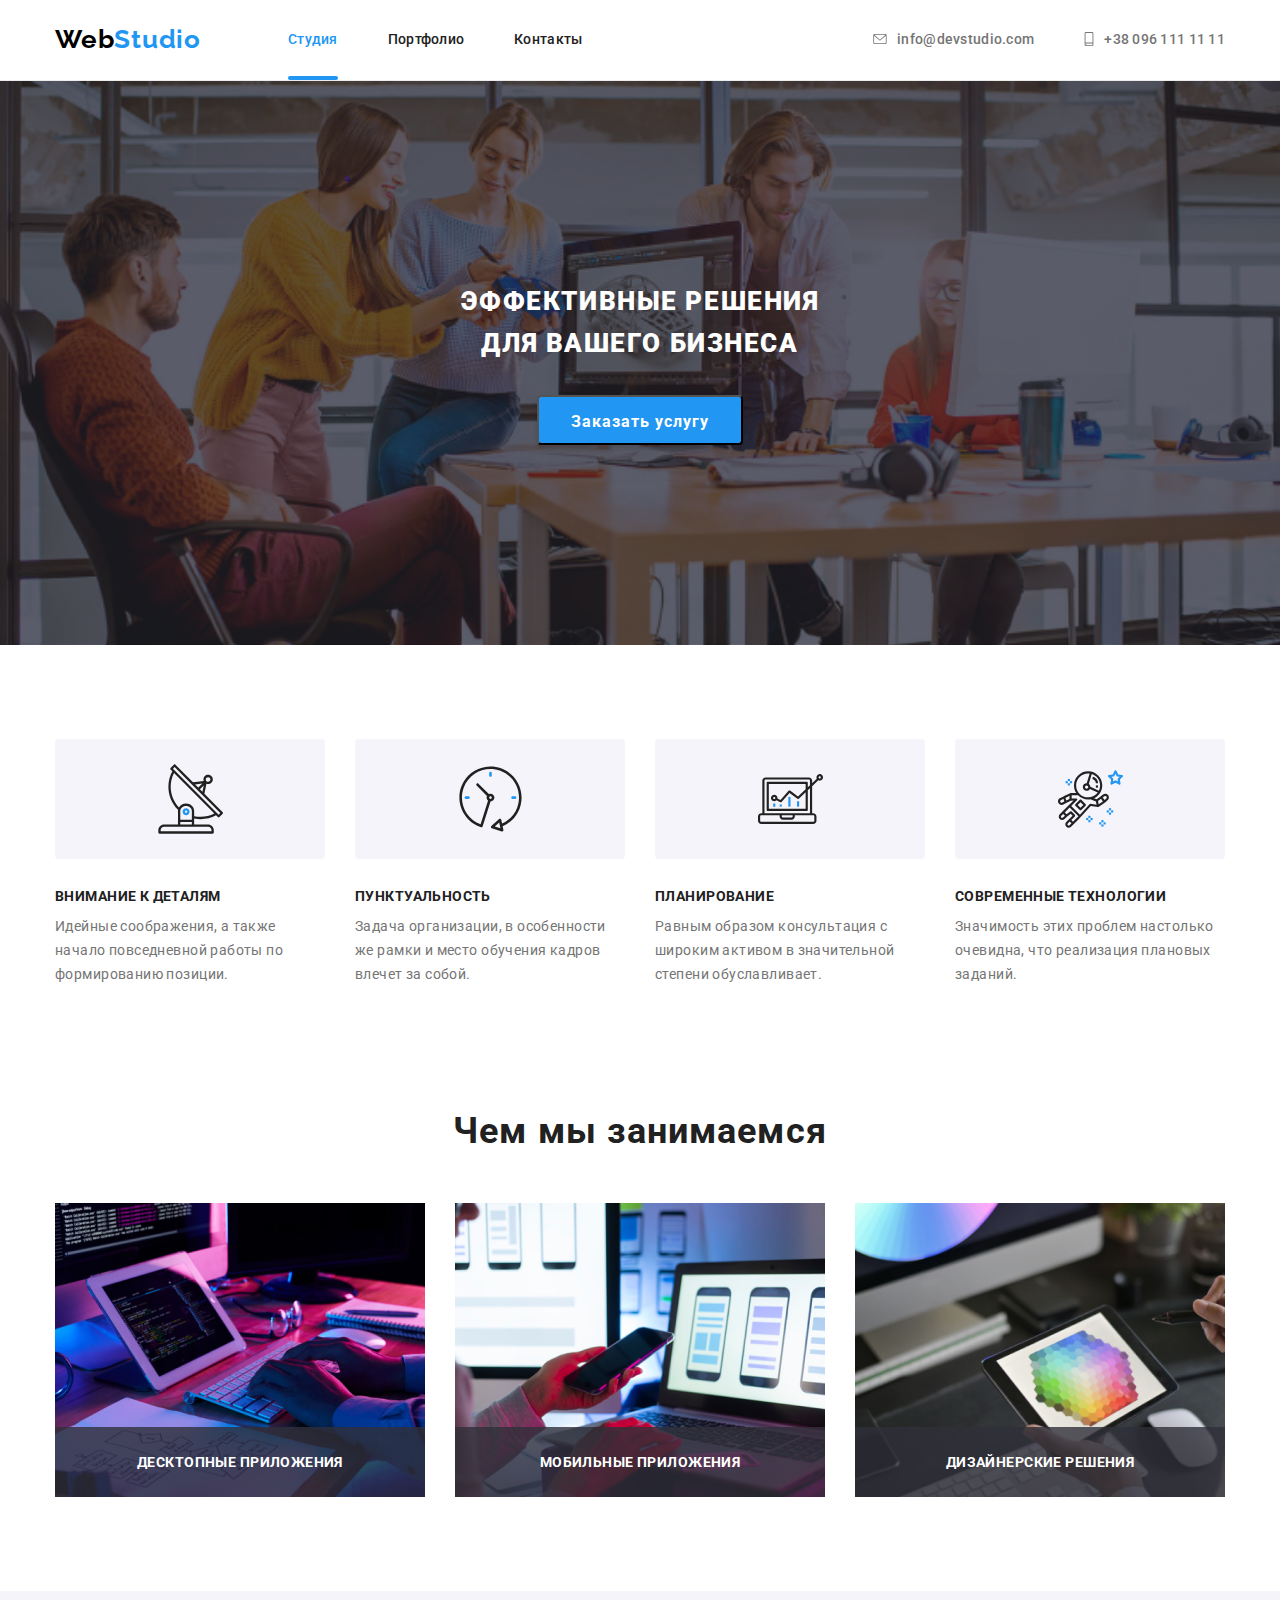
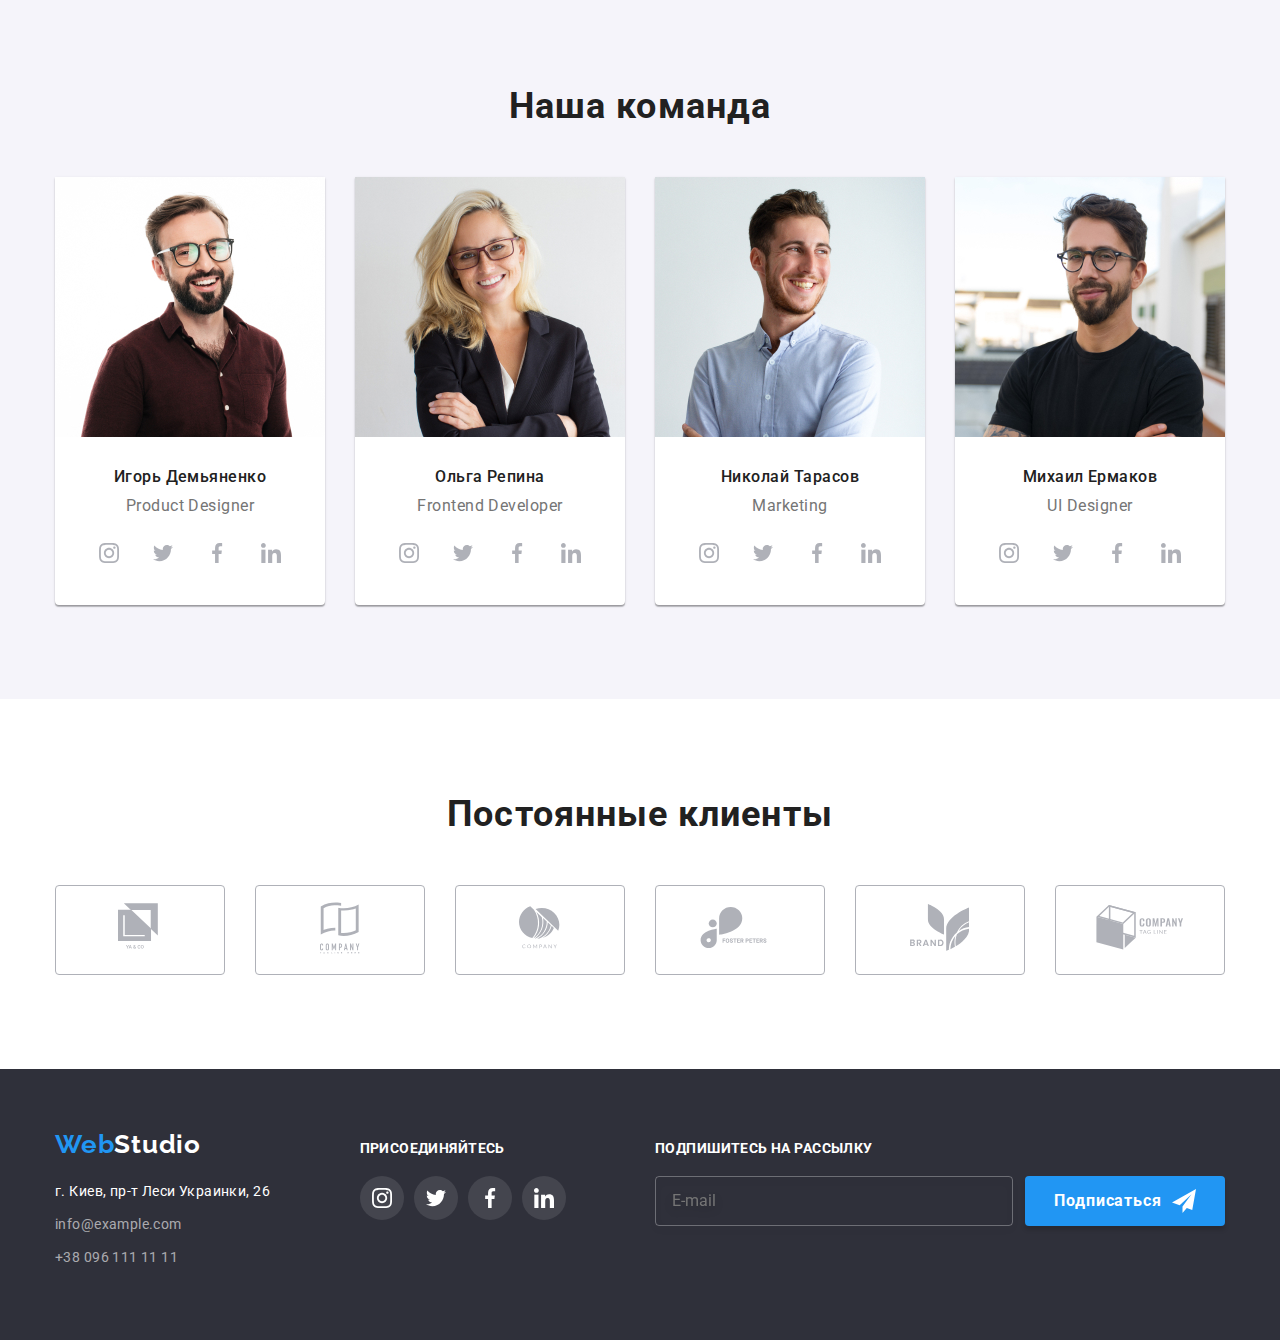
==== commit 69e80f3b: "header's done" ====
--- a/index.html
+++ b/index.html
@@ -35,13 +35,13 @@
 
                 <ul class="auth-nav list">
                   <li><a href="mailto:info@devstudio.com" class="auth-nav__item auth-nav__item_email">
-                      <svg class="auth-nav__icon" width="16px" height="12">
+                      <svg class="auth-nav__icon" width="14px" height="10px">
                         <use href="./img/icons/sprite.svg#icon-envelope"></use>
                       </svg>
                       info@devstudio.com</a>
                   </li>
                   <li><a href="tel:+380961111111" class="auth-nav__item auth-nav__item_tel">
-                      <svg class="auth-nav__icon" width="16px" height="12">
+                      <svg class="auth-nav__icon" width="10px" height="14px">
                         <use href="./img/icons/sprite.svg#icon-smartphone"></use>
                       </svg>
                       +38 096 111 11 11</a>
--- a/css/main.min.css
+++ b/css/main.min.css
@@ -1,2 +1,2 @@
-html{box-sizing:border-box}*{margin:0;padding:0}*,*::before,*::after{box-sizing:inherit}img{display:block}body{background-color:#ffffff;color:#757575;font-family:"Roboto", sans-serif;letter-spacing:0.03em}.container{width:100%;padding-left:15px;padding-right:15px;margin-right:auto;margin-left:auto}@media screen and (min-width: 480px){.container{width:480px}}@media screen and (min-width: 768px){.container{width:768px}}@media screen and (min-width: 1200px){.container{width:1200px}}.list{list-style:none}.header{border-bottom:1px solid #ececec;padding-top:10px;padding-bottom:10px;position:relative}@media screen and (min-width: 768px){.header{padding-top:21px;padding-bottom:21px}}@media screen and (min-width: 1200px){.header{padding-top:24px;padding-bottom:25px}}.header__container{width:100%}.header__logo{width:134px;height:31px;color:#000000;text-decoration:none;font-family:"Raleway", sans-serif;font-style:normal;font-weight:bold;font-size:26px;line-height:1.19;letter-spacing:0.03em;z-index:1}@media screen and (min-width: 1200px){.header__logo{width:145px}}.header__studio{color:#2196f3}.menu-button{display:inline-flex;margin:0;padding:0;border:none;background-color:transparent}@media screen and (min-width: 768px){.menu-button{display:none}}.menu-button .icon-close{display:none}.menu-button.is-open .icon-close{display:block}.menu-button.is-open .icon-menu{display:none}.menu-container{display:none;padding-top:60px;padding-bottom:60px;margin:0 auto;position:absolute;top:100%;left:0;width:100%;background:#ffffff;box-shadow:0px 4px 8px rgba(0,0,0,0.04),0px 2px 4px rgba(0,0,0,0.08),0px 1px 3px rgba(0,0,0,0.16)}.menu-container.is-open{display:flex;flex-direction:column;align-items:center;z-index:1}@media screen and (min-width: 768px){.menu-container.is-open{display:none}}@media screen and (min-width: 768px){.menu-container{display:block;top:0;left:0}}.navigation{display:flex;justify-content:space-between;align-items:center}.navigation__list{display:flex;flex-direction:column;align-items:center;max-width:294px;margin-bottom:60px}.navigation__link{font-style:normal;font-weight:500;font-size:14px;line-height:1.14;letter-spacing:0.02em;color:#212121;text-decoration:none;position:relative;display:block}.navigation__item:not(:last-child){margin-bottom:40px}.navigation__link_special{color:#2196f3}.navigation__link:hover,.navigation__link:focus{color:#2196f3;transition:250ms cubic-bezier(0.4, 0, 0.2, 1)}.navigation__link::after{content:"";position:absolute;display:block;left:0;top:20px;width:100%;height:4px;background:#2196f3;border-radius:2px;transform:scaleX(0);transition:250ms cubic-bezier(0.4, 0, 0.2, 1)}.navigation__link:hover::after,.navigation__link:focus::after{transform:scaleX(1);transition:250ms cubic-bezier(0.4, 0, 0.2, 1)}.navigation__link_special::after{content:"";position:absolute;display:block;left:0;bottom:-0.3px;width:100%;height:4px;background:#2196f3;border-radius:2px;transform:scaleX(1);transition:250ms cubic-bezier(0.4, 0, 0.2, 1)}.auth-nav{display:flex;flex-direction:column;align-items:center}.auth-nav__item{color:#757575;text-decoration:none;font-weight:500;font-size:14px;line-height:1.14;letter-spacing:0.02em}.auth-nav__item:hover,.auth-nav__item:focus{color:#2196f3;transition:250ms cubic-bezier(0.4, 0, 0.2, 1)}.auth-nav__item{display:flex;justify-content:center;align-items:center}.auth-nav__item_email{margin-bottom:16px}.auth-nav__icon{margin-right:10px;fill:#757575}.auth-nav__item:hover .auth-nav__icon{fill:#2196f3;transition:250ms cubic-bezier(0.4, 0, 0.2, 1)}.hero{width:100%;padding-top:118px;padding-bottom:118px;background-color:#c4c4c4;background-image:linear-gradient(rgba(47,48,58,0.5), rgba(47,48,58,0.5)),url("../img/hero/mhero.jpg");background-size:cover;background-position:center}@media screen and (min-device-pixel-ratio: 2), screen and (min-resolution: 192dpi), screen and (min-resolution: 2dppx){.hero{background-image:url("../img/hero/mhero@2x.jpg")}}@media screen and (min-width: 481px) and (max-width: 768px){.hero{background-image:linear-gradient(rgba(47,48,58,0.5), rgba(47,48,58,0.5)),url("../img/hero/thero.jpg");background-size:cover;background-position:center}}@media screen and (min-device-pixel-ratio: 2), screen and (min-resolution: 192dpi), screen and (min-resolution: 2dppx){.hero{background-image:url("../img/hero/thero@2x.jpg")}}@media screen and (min-width: 769px){.hero{padding-top:200px;padding-bottom:200px}.hero{background-image:linear-gradient(rgba(47,48,58,0.5), rgba(47,48,58,0.5)),url("../img/hero/dhero.jpg");background-size:cover;background-position:center}}@media screen and (min-device-pixel-ratio: 2), screen and (min-resolution: 192dpi), screen and (min-resolution: 2dppx){.hero{background-image:url("../img/hero/dhero@2x.jpg")}}.hero__content{margin-left:auto;margin-right:auto;padding:0;text-align:center}@media screen and (min-width: 480px) and (max-width: 1199px){.hero__content__content{width:360px}}@media screen and (min-width: 1200px){.hero__content__content{width:696px}}.hero__title{margin-top:0px;margin-bottom:30px;color:#fff;font-weight:900;font-size:26px;line-height:1.61;letter-spacing:0.06em;text-transform:uppercase}@media screen and (min-width: 1200px){.hero__title__title{font-size:44px;line-height:1.36}}.hero__button{display:inline-block;height:50px;padding:10px 32px;font-style:normal;font-weight:bold;font-size:16px;line-height:1.875;text-align:center;letter-spacing:0.06em;color:#fff;background:#2196f3;box-shadow:0px 4px 4px rgba(0,0,0,0.15);border-radius:4px}.qualities{padding-top:60px;padding-bottom:60px}@media screen and (min-width: 1200px){.qualities{padding-top:94px;padding-bottom:47px}}.qualities__list{display:block;margin:0 auto}@media screen and (min-width: 768px){.qualities__list{display:flex;flex-wrap:wrap;justify-content:space-between}}@media screen and (min-width: 1200px){.qualities__list{display:flex;justify-content:space-between}}.qualities__item{display:block;width:100%}@media screen and (min-width: 320px) and (max-width: 767px){.qualities__item:not(:last-child){margin-bottom:30px}}@media screen and (min-width: 768px){.qualities__item{width:354px}.qualities__item:nth-child(-n+2){margin-bottom:30px}}@media screen and (min-width: 1200px){.qualities__item{width:270px;display:flex;flex-direction:column;margin-bottom:0}.qualities__item:not(:last-child){margin-right:30px}}.qualities__title{margin-bottom:10px;color:#212121;text-align:center;margin-bottom:10px;font-style:normal;font-weight:bold;font-size:14px;line-height:1.14;letter-spacing:0.03em;text-transform:uppercase}@media screen and (min-width: 768px){.qualities__title{text-align:start}}.qualities__info{color:#757575;font-style:normal;font-weight:normal;font-size:14px;line-height:1.71;letter-spacing:0.03em}.qualities__svg{height:120px;width:100%;border-radius:4px;margin-bottom:30px;display:flex;justify-content:center;align-items:center;background-color:#f5f4fa}@media screen and (min-width: 768px){.qualities__svg{width:354px}}@media screen and (min-width: 1200px){.qualities__svg{width:270px}}.our-projects{padding-top:47px;padding-bottom:94px;display:none}@media screen and (min-width: 1200px){.our-projects{display:block}}.our-projects__title{font-style:normal;font-weight:bold;font-size:36px;line-height:1.17;text-align:center;letter-spacing:0.03em;margin-bottom:50px;color:#212121}.our-projects__list{display:flex;justify-content:center;font-size:0}.our-projects__item{display:block;width:370px;position:relative}.our-projects__item:not(:last-child){margin-right:30px}.our-projects__overlay{position:absolute;bottom:0;left:0;width:370px;height:70px;background:rgba(47,48,58,0.8);padding-top:27px;padding-bottom:27px}.our-projects__overlay-title{font-style:normal;font-weight:bold;font-size:14px;line-height:16px;text-align:center;letter-spacing:0.03em;text-transform:uppercase;color:#ffffff}.ourteam{background:#f5f4fa;padding-bottom:60px;padding-top:60px}@media screen and (min-width: 1200px){.ourteam{padding-bottom:94px;padding-top:94px}}.ourteam__title{font-style:normal;font-weight:bold;font-size:28px;line-height:1.18;text-align:center;letter-spacing:0.03em;margin-bottom:30px;color:#212121}@media screen and (min-width: 1200px){.ourteam__title{font-size:36px;line-height:1.17;margin-bottom:50px}}.ourteam__section-title{font-weight:500;font-size:16px;line-height:19px;text-align:center;letter-spacing:0.03em;margin-bottom:10px;color:#212121}.ourteam__section-info{text-align:center;margin-bottom:16px;color:#757575;font-style:normal;font-weight:normal;font-size:16px;line-height:1.19;text-align:center;letter-spacing:0.03em}.ourteam__img{width:100%;margin-bottom:30px}.ourteam__list{display:block;margin:0 auto}@media screen and (min-width: 768px){.ourteam__list{display:flex;flex-wrap:wrap;justify-content:space-between}}@media screen and (min-width: 1200px){.ourteam__list{display:flex;justify-content:center}}.ourteam__item{display:block;width:100%;background:#ffffff;box-shadow:0px 1px 3px rgba(0,0,0,0.12),0px 1px 1px rgba(0,0,0,0.14),0px 2px 1px rgba(0,0,0,0.2);border-radius:0px 0px 4px 4px;padding-bottom:30px}@media screen and (min-width: 320px) and (max-width: 767px){.ourteam__item:not(:last-child){margin-bottom:30px}}@media screen and (min-width: 768px){.ourteam__item{width:354px}.ourteam__item:nth-child(-n+2){margin-bottom:30px}}@media screen and (min-width: 1200px){.ourteam__item{width:270px;display:flex;flex-direction:column;margin-bottom:0}.ourteam__item:not(:last-child){margin-right:30px;margin-bottom:0}}.ourteam__social-list{display:flex;justify-content:center}.ourteam__social-link{width:44px;height:44px;background-color:#ffffff;border-radius:50%;display:flex;justify-content:center;align-items:center}.ourteam__social-item:not(:last-child){margin-right:10px}.ourteam__icon{width:20px;height:20px;fill:#afb1b8}.ourteam__social-link:hover,.ourteam__social-link:focus{background-color:#2196f3;transition:250ms cubic-bezier(0.4, 0, 0.2, 1)}.ourteam__social-link:hover .ourteam__icon,.ourteam__social-link:focus .ourteam__icon{fill:#fff;transition:250ms cubic-bezier(0.4, 0, 0.2, 1)}.clients{padding-bottom:60px;padding-top:60px}@media screen and (min-width: 1200px){.clients{padding-bottom:94px;padding-top:94px}}.clients__title{font-style:normal;font-weight:bold;font-size:28px;line-height:1.18;text-align:center;letter-spacing:0.03em;color:#212121;margin-bottom:30px}@media screen and (min-width: 1200px){.clients__title{font-size:36px;line-height:1.17;margin-bottom:50px}}.clients__list{display:flex;flex-wrap:wrap;margin:-15px}.clients__item{border:1px solid #afb1b8;box-sizing:border-box;border-radius:4px;display:flex;justify-content:center;align-items:center;height:90px}@media screen and (min-width: 768px){.clients__item{width:calc((100% - 3 * 30px) / 3);margin:15px}}@media screen and (min-width: 1200px){.clients__item{width:calc((100% - 6 * 30px) / 6);margin:15px}}@media screen and (max-width: 767px){.clients__item{width:calc((100% - 2 * 30px) / 2);margin:15px}}.clients__item:hover,.clients__item:focus{border-color:#2196f3}.clients__icon{fill:#afb1b8}.clients__item:hover .clients__icon,.clients__item:focus .clients__icon{fill:#2196f3;transition:250ms cubic-bezier(0.4, 0, 0.2, 1)}.footer{background:#2f303a;padding-bottom:60px;padding-top:60px}.footer__container{display:flex;flex-direction:column;align-items:center}@media screen and (min-width: 768px){.footer__container{display:flex;flex-direction:row;flex-wrap:wrap;justify-content:space-evenly;align-items:baseline}}@media screen and (min-width: 1200px){.footer__container{display:flex;flex-direction:row;justify-content:space-between;align-items:baseline}}.footer__title{font-style:normal;font-weight:bold;font-size:14px;line-height:16px;letter-spacing:0.03em;text-transform:uppercase;color:#fff;margin-bottom:20px}.footer-contacts{display:flex;flex-direction:column;margin-bottom:60px;align-items:center}@media screen and (min-width: 1200px){.footer-contacts{align-items:flex-start;margin-bottom:0}}.footer-contacts__webstudio{display:inline-block;font-family:"Raleway", sans-serif;font-style:normal;font-weight:bold;font-size:26px;line-height:1.19;letter-spacing:0.03em;color:#2196f3;text-decoration:none;margin-bottom:20px}.footer-contacts__logo{color:#fff}.footer-contacts__street{display:inline-block;font-style:normal;font-weight:normal;font-size:14px;line-height:1.71;letter-spacing:0.03em;color:#fff;margin-bottom:9px}.footer-contacts__info{display:inline-block;font-style:normal;font-weight:normal;font-size:14px;line-height:1.71;text-decoration:none;letter-spacing:0.03em;color:rgba(255,255,255,0.6)}.footer-contacts__mail{display:inline-block;margin-bottom:9px}.footer-contacts__adress{display:flex;flex-direction:column}@media screen and (min-width: 200px) and (max-width: 1199px){.footer-contacts__adress{text-align:center}}.footer-join{width:206px;margin-bottom:60px;text-align:center}@media screen and (min-width: 1200px){.footer-join{text-align:left}}.footer-join__list{display:flex;justify-content:space-between}.footer-join__link{width:44px;height:44px;background:rgba(255,255,255,0.1);border-radius:50%;display:flex;justify-content:center;align-items:center}.footer-join__link:hover,.footer-join__link:hover{background-color:#2196f3;transition:250ms cubic-bezier(0.4, 0, 0.2, 1)}.footer-join__icon{fill:#ffffff;width:20px;height:20px}.footer-subscribe{text-align:center;width:100%}@media screen and (min-width: 1200px){.footer-subscribe{text-align:left;width:570px}}.footer-subscribe__form{display:flex;justify-content:center;align-items:center;flex-direction:column}@media screen and (min-width: 1200px){.footer-subscribe__form{display:flex;flex-direction:row}}.footer-subscribe__input{width:100%;height:50px;border:1px solid rgba(255,255,255,0.3);box-sizing:border-box;filter:drop-shadow(0px 4px 4px rgba(0,0,0,0.15));border-radius:4px;background:transparent;padding-left:16px;color:#fff;margin-bottom:20px}@media screen and (min-width: 1200px){.footer-subscribe__input{width:358px;margin-bottom:0}}@media screen and (min-width: 480px) and (max-width: 1199px){.footer-subscribe__input{margin-bottom:20px;width:450px}}.footer-subscribe__btn{width:200px;height:50px;box-shadow:0px 4px 4px rgba(0,0,0,0.15);border-radius:4px;background-color:#2196f3;border:none;margin-left:12px;font-style:normal;font-weight:bold;font-size:16px;line-height:30px;letter-spacing:0.06em;color:#ffffff;display:flex;justify-content:center;align-items:center}.footer-subscribe__icon{fill:#ffffff;margin-left:10px}.backdrop{position:fixed;top:0;left:0;width:100%;height:100%;background:rgba(0,0,0,0.2);transition:all 1000ms linear}.is-hidden{opacity:0;visibility:hidden;pointer-events:none}.modal{max-width:450px;background:#ffffff;box-shadow:0px 1px 3px rgba(0,0,0,0.12),0px 1px 1px rgba(0,0,0,0.14),0px 2px 1px rgba(0,0,0,0.2);border-radius:4px;top:50%;left:50%;transform:translate(-50%, -50%);position:absolute;padding-top:40px;padding-bottom:40px;padding-right:40px;padding-left:40px}@media screen and (min-width: 1200px){.modal{width:528px}}.modal__close{width:30px;height:30px;border-radius:50%;background:#ffffff;border:1px solid rgba(0,0,0,0.1);position:absolute;cursor:pointer;top:8px;right:8px;display:flex;justify-content:center;align-items:center}.modal__close:hover,.modal__close:focus{fill:#2196f3;transition:250ms cubic-bezier(0.4, 0, 0.2, 1)}.modal__form-field{position:relative;margin-bottom:28px;width:100%}.modal__form{display:flex;flex-direction:column;align-items:center}.modal__input{width:100%;height:40px;left:576px;top:382px;border:1px solid rgba(33,33,33,0.2);border-radius:4px;padding-left:42px}.modal__input:focus,.modal__input:hover,.modal__textarea:focus,.modal__textarea:hover{outline:none;border-color:#2196f3}.modal__input:hover+.modal__icon,.modal__input:focus+.modal__icon{fill:#2196f3}.modal__textarea{width:100%;height:120px;border:1px solid rgba(33,33,33,0.2);box-sizing:border-box;border-radius:4px;resize:none;padding:12px 16px}.modal__icon{width:18px;height:18px;position:absolute;top:50%;left:12px;transform:translateY(-50%)}.modal__label{position:absolute;top:-18px;left:0;font-style:normal;font-weight:normal;font-size:12px;line-height:14px;letter-spacing:0.01em;color:#757575}.modal__title{margin-bottom:30px;font-weight:bold;font-size:20px;line-height:23px;text-align:center;letter-spacing:0.03em;color:#212121}.modal__label-policy{font-style:normal;font-weight:normal;font-size:12px;line-height:1.17;letter-spacing:0.03em;color:#757575;padding-bottom:30px;text-align:right;display:flex;align-items:center;justify-content:center}@media screen and (min-width: 1200px){.modal__label-policy{font-size:14px;line-height:1.71}}.modal__label-policy::before{content:"";display:block;height:15px;width:16px;border:1px solid black;margin-right:8px}.modal__checkbox:checked+.modal__label-policy::before{background-image:url("../img/icon/check.svg");border:none}.modal__btn{width:200px;height:50px;background:#2196f3;box-shadow:0px 4px 4px rgba(0,0,0,0.15);border-radius:4px;font-style:normal;font-weight:bold;font-size:16px;line-height:30px;border:none;color:#ffffff}.modal__policy-field{display:flex;flex-wrap:wrap;justify-content:center}.modal__btn:focus{background-color:#188ce8}.visually-hidden{position:absolute !important;clip:rect(1px 1px 1px 1px);clip:rect(1px, 1px, 1px, 1px);padding:0 !important;border:0 !important;height:1px !important;width:1px !important;overflow:hidden}.button{padding-top:60px;padding-bottom:60px}@media screen and (min-width: 1200px){.button{padding-top:94px;padding-bottom:94px}}.button__icon{padding:6px 22px;background:#f5f4fa;border-radius:4px;font-style:normal;font-weight:500;font-size:16px;line-height:26px;color:#212121;text-align:center;letter-spacing:0.03em;border:none}.button__icon:hover,.button__icon:focus{background:#2196f3;box-shadow:0px 3px 1px rgba(0,0,0,0.1),0px 1px 2px rgba(0,0,0,0.08),0px 2px 2px rgba(0,0,0,0.12);border-radius:4px;color:#fff;transition:250ms cubic-bezier(0.4, 0, 0.2, 1)}.button__list{display:flex;justify-content:flex-start;margin-bottom:40px;flex-wrap:wrap}.button__item:not(:last-child){margin-right:8px}@media screen and (min-width: 320px){.button__item:nth-child(-n+3){margin-bottom:15px}}@media screen and (min-width: 768px){.button__list{display:flex;justify-content:center;margin-bottom:30px}}@media screen and (min-width: 1200px){.button__list{margin-bottom:50px}}.projects__title{font-style:normal;font-weight:bold;font-size:18px;line-height:36px;color:#212121;letter-spacing:0.06em}.projects__info{font-style:normal;font-weight:normal;font-size:16px;line-height:30px;color:#757575;letter-spacing:0.03em}.projects__list{display:flex;flex-wrap:wrap;justify-content:space-between}.projects__item{display:block;background:#ffffff;border:1px solid #eeeeee;box-sizing:border-box;width:100%}.projects__item:not(:last-child){margin-bottom:30px}@media screen and (min-width: 768px){.projects__item{width:354px}}@media screen and (min-width: 1200px){.projects__item{width:370px}.projects__item:not(:nth-child(n+7)){margin-bottom:30px}}.projects__item:hover,.projects__item:focus{background:#ffffff;border:1px solid #eeeeee;box-sizing:border-box;box-shadow:0px 1px 1px rgba(0,0,0,0.12),0px 4px 4px rgba(0,0,0,0.06),1px 4px 6px rgba(0,0,0,0.16)}.projects__container{padding:20px 24px}.projects__overlay{position:relative;overflow:hidden}.projects__paragraph{font-style:normal;font-weight:normal;font-size:18px;line-height:1.55;letter-spacing:0.03em;color:#ffffff;position:absolute;top:0.5px;left:0;width:100%;height:100%;transform:translateY(100%);transition:transform 250ms ease;background-color:rgba(33,150,243,0.9);padding:63px 24px}.projects__item:hover .projects__paragraph,.projects__item:focus .projects__paragraph{transform:translateY(0);transition:250ms cubic-bezier(0.4, 0, 0.2, 1)}.picture .img{width:100%}
+html{box-sizing:border-box}*{margin:0;padding:0}*,*::before,*::after{box-sizing:inherit}img{display:block}body{background-color:#ffffff;color:#757575;font-family:"Roboto", sans-serif;letter-spacing:0.03em}.container{width:100%;padding-left:15px;padding-right:15px;margin-right:auto;margin-left:auto}@media screen and (min-width: 480px){.container{width:480px}}@media screen and (min-width: 768px){.container{width:768px}}@media screen and (min-width: 1200px){.container{width:1200px}}.list{list-style:none}.header{border-bottom:1px solid #ececec;padding-top:10px;padding-bottom:10px;position:relative}@media screen and (min-width: 768px){.header{padding-top:21px;padding-bottom:21px}}@media screen and (min-width: 1200px){.header{padding-top:24px;padding-bottom:25px}}.header__logo{height:31px;color:#000000;text-decoration:none;font-family:"Raleway", sans-serif;font-style:normal;font-weight:bold;font-size:26px;line-height:1.19;letter-spacing:0.03em;z-index:1}@media screen and (min-width: 768px){.header__logo{margin-right:88px}}@media screen and (min-width: 1200px){.header__logo{width:145px}}.header__studio{color:#2196f3}.menu-button{display:inline-flex;margin:0;padding:0;border:none;background-color:transparent}@media screen and (min-width: 768px){.menu-button{display:none}}.menu-button .icon-close{display:none}.menu-button.is-open .icon-close{display:block}.menu-button.is-open .icon-menu{display:none}.menu-container{display:none;padding-top:60px;padding-bottom:60px;margin:0 auto;position:absolute;top:100%;left:0;width:100%;background:#ffffff;box-shadow:0px 4px 8px rgba(0,0,0,0.04),0px 2px 4px rgba(0,0,0,0.08),0px 1px 3px rgba(0,0,0,0.16)}@media screen and (min-width: 768px){.menu-container{padding:0;position:static;box-shadow:none;display:flex;justify-content:space-between}}.menu-container.is-open{display:flex;flex-direction:column;align-items:center;z-index:1}@media screen and (min-width: 768px){.menu-container.is-open{display:none}}.navigation{display:flex;justify-content:space-between;align-items:center}.navigation__list{display:flex;flex-direction:column;align-items:center;margin-bottom:60px}@media screen and (min-width: 768px){.navigation__list{margin:0;flex-direction:row}}.navigation__link{font-style:normal;font-weight:500;font-size:14px;line-height:1.14;letter-spacing:0.02em;color:#212121;text-decoration:none;position:relative;display:block}@media screen and (max-width: 767px){.navigation__item:not(:last-child){margin-bottom:40px}}@media screen and (min-width: 767px){.navigation__item:not(:last-child){margin-right:50px}}.navigation__link_special{color:#2196f3}.navigation__link:hover,.navigation__link:focus{color:#2196f3;transition:250ms cubic-bezier(0.4, 0, 0.2, 1)}.navigation__link::after{content:"";position:absolute;display:block;left:0;top:20px;width:100%;height:4px;background:#2196f3;border-radius:2px;transform:scaleX(0);transition:250ms cubic-bezier(0.4, 0, 0.2, 1)}@media screen and (min-width: 768px){.navigation__link::after{top:44.5px}}.navigation__link:hover::after,.navigation__link:focus::after{transform:scaleX(1);transition:250ms cubic-bezier(0.4, 0, 0.2, 1)}.navigation__link_special::after{content:"";position:absolute;display:block;left:0;top:20px;width:100%;height:4px;background:#2196f3;border-radius:2px;transform:scaleX(1);transition:250ms cubic-bezier(0.4, 0, 0.2, 1)}@media screen and (min-width: 768px){.navigation__link_special::after{top:44.5px}}.auth-nav{display:flex;flex-direction:column;align-items:center}@media screen and (min-width: 768px){.auth-nav{align-items:flex-start}}@media screen and (min-width: 1200px){.auth-nav{flex-direction:row;justify-content:center;align-items:center}}.auth-nav__item{color:#757575;text-decoration:none;font-weight:500;font-size:18px;line-height:1.17;letter-spacing:0.02em;display:flex;justify-content:center;align-items:center}@media screen and (min-width: 768px){.auth-nav__item{font-size:12px;line-height:1.17}}@media screen and (min-width: 1200px){.auth-nav__item{font-size:14px;line-height:1.14}}.auth-nav__item:hover,.auth-nav__item:focus{color:#2196f3;transition:250ms cubic-bezier(0.4, 0, 0.2, 1)}@media screen and (max-width: 767px){.auth-nav__item_email{margin-bottom:16px}}@media screen and (min-width: 768px) and (max-width: 1199px){.auth-nav__item_email{margin-bottom:10px}}@media screen and (min-width: 1200px){.auth-nav__item_tel{margin-left:50px}}.auth-nav__icon{margin-right:10px;fill:#757575}.auth-nav__item:hover .auth-nav__icon{fill:#2196f3;transition:250ms cubic-bezier(0.4, 0, 0.2, 1)}.hero{width:100%;padding-top:118px;padding-bottom:118px;background-color:#c4c4c4;background-image:linear-gradient(rgba(47,48,58,0.5), rgba(47,48,58,0.5)),url("../img/hero/mhero.jpg");background-size:cover;background-position:center}@media screen and (min-device-pixel-ratio: 2), screen and (min-resolution: 192dpi), screen and (min-resolution: 2dppx){.hero{background-image:url("../img/hero/mhero@2x.jpg")}}@media screen and (min-width: 481px) and (max-width: 768px){.hero{background-image:linear-gradient(rgba(47,48,58,0.5), rgba(47,48,58,0.5)),url("../img/hero/thero.jpg");background-size:cover;background-position:center}}@media screen and (min-device-pixel-ratio: 2), screen and (min-resolution: 192dpi), screen and (min-resolution: 2dppx){.hero{background-image:url("../img/hero/thero@2x.jpg")}}@media screen and (min-width: 769px){.hero{padding-top:200px;padding-bottom:200px}.hero{background-image:linear-gradient(rgba(47,48,58,0.5), rgba(47,48,58,0.5)),url("../img/hero/dhero.jpg");background-size:cover;background-position:center}}@media screen and (min-device-pixel-ratio: 2), screen and (min-resolution: 192dpi), screen and (min-resolution: 2dppx){.hero{background-image:url("../img/hero/dhero@2x.jpg")}}.hero__content{margin-left:auto;margin-right:auto;padding:0;text-align:center}@media screen and (min-width: 480px) and (max-width: 1199px){.hero__content__content{width:360px}}@media screen and (min-width: 1200px){.hero__content__content{width:696px}}.hero__title{margin-top:0px;margin-bottom:30px;color:#fff;font-weight:900;font-size:26px;line-height:1.61;letter-spacing:0.06em;text-transform:uppercase}@media screen and (min-width: 1200px){.hero__title__title{font-size:44px;line-height:1.36}}.hero__button{display:inline-block;height:50px;padding:10px 32px;font-style:normal;font-weight:bold;font-size:16px;line-height:1.875;text-align:center;letter-spacing:0.06em;color:#fff;background:#2196f3;box-shadow:0px 4px 4px rgba(0,0,0,0.15);border-radius:4px}.qualities{padding-top:60px;padding-bottom:60px}@media screen and (min-width: 1200px){.qualities{padding-top:94px;padding-bottom:47px}}.qualities__list{display:block;margin:0 auto}@media screen and (min-width: 768px){.qualities__list{display:flex;flex-wrap:wrap;justify-content:space-between}}@media screen and (min-width: 1200px){.qualities__list{display:flex;justify-content:space-between}}.qualities__item{display:block;width:100%}@media screen and (min-width: 320px) and (max-width: 767px){.qualities__item:not(:last-child){margin-bottom:30px}}@media screen and (min-width: 768px){.qualities__item{width:354px}.qualities__item:nth-child(-n+2){margin-bottom:30px}}@media screen and (min-width: 1200px){.qualities__item{width:270px;display:flex;flex-direction:column;margin-bottom:0}.qualities__item:not(:last-child){margin-right:30px}}.qualities__title{margin-bottom:10px;color:#212121;text-align:center;margin-bottom:10px;font-style:normal;font-weight:bold;font-size:14px;line-height:1.14;letter-spacing:0.03em;text-transform:uppercase}@media screen and (min-width: 768px){.qualities__title{text-align:start}}.qualities__info{color:#757575;font-style:normal;font-weight:normal;font-size:14px;line-height:1.71;letter-spacing:0.03em}.qualities__svg{height:120px;width:100%;border-radius:4px;margin-bottom:30px;display:flex;justify-content:center;align-items:center;background-color:#f5f4fa}@media screen and (min-width: 768px){.qualities__svg{width:354px}}@media screen and (min-width: 1200px){.qualities__svg{width:270px}}.our-projects{padding-top:47px;padding-bottom:94px;display:none}@media screen and (min-width: 1200px){.our-projects{display:block}}.our-projects__title{font-style:normal;font-weight:bold;font-size:36px;line-height:1.17;text-align:center;letter-spacing:0.03em;margin-bottom:50px;color:#212121}.our-projects__list{display:flex;justify-content:center;font-size:0}.our-projects__item{display:block;width:370px;position:relative}.our-projects__item:not(:last-child){margin-right:30px}.our-projects__overlay{position:absolute;bottom:0;left:0;width:370px;height:70px;background:rgba(47,48,58,0.8);padding-top:27px;padding-bottom:27px}.our-projects__overlay-title{font-style:normal;font-weight:bold;font-size:14px;line-height:16px;text-align:center;letter-spacing:0.03em;text-transform:uppercase;color:#ffffff}.ourteam{background:#f5f4fa;padding-bottom:60px;padding-top:60px}@media screen and (min-width: 1200px){.ourteam{padding-bottom:94px;padding-top:94px}}.ourteam__title{font-style:normal;font-weight:bold;font-size:28px;line-height:1.18;text-align:center;letter-spacing:0.03em;margin-bottom:30px;color:#212121}@media screen and (min-width: 1200px){.ourteam__title{font-size:36px;line-height:1.17;margin-bottom:50px}}.ourteam__section-title{font-weight:500;font-size:16px;line-height:19px;text-align:center;letter-spacing:0.03em;margin-bottom:10px;color:#212121}.ourteam__section-info{text-align:center;margin-bottom:16px;color:#757575;font-style:normal;font-weight:normal;font-size:16px;line-height:1.19;text-align:center;letter-spacing:0.03em}.ourteam__img{width:100%;margin-bottom:30px}.ourteam__list{display:block;margin:0 auto}@media screen and (min-width: 768px){.ourteam__list{display:flex;flex-wrap:wrap;justify-content:space-between}}@media screen and (min-width: 1200px){.ourteam__list{display:flex;justify-content:center}}.ourteam__item{display:block;width:100%;background:#ffffff;box-shadow:0px 1px 3px rgba(0,0,0,0.12),0px 1px 1px rgba(0,0,0,0.14),0px 2px 1px rgba(0,0,0,0.2);border-radius:0px 0px 4px 4px;padding-bottom:30px}@media screen and (min-width: 320px) and (max-width: 767px){.ourteam__item:not(:last-child){margin-bottom:30px}}@media screen and (min-width: 768px){.ourteam__item{width:354px}.ourteam__item:nth-child(-n+2){margin-bottom:30px}}@media screen and (min-width: 1200px){.ourteam__item{width:270px;display:flex;flex-direction:column;margin-bottom:0}.ourteam__item:not(:last-child){margin-right:30px;margin-bottom:0}}.ourteam__social-list{display:flex;justify-content:center}.ourteam__social-link{width:44px;height:44px;background-color:#ffffff;border-radius:50%;display:flex;justify-content:center;align-items:center}.ourteam__social-item:not(:last-child){margin-right:10px}.ourteam__icon{width:20px;height:20px;fill:#afb1b8}.ourteam__social-link:hover,.ourteam__social-link:focus{background-color:#2196f3;transition:250ms cubic-bezier(0.4, 0, 0.2, 1)}.ourteam__social-link:hover .ourteam__icon,.ourteam__social-link:focus .ourteam__icon{fill:#fff;transition:250ms cubic-bezier(0.4, 0, 0.2, 1)}.clients{padding-bottom:60px;padding-top:60px}@media screen and (min-width: 1200px){.clients{padding-bottom:94px;padding-top:94px}}.clients__title{font-style:normal;font-weight:bold;font-size:28px;line-height:1.18;text-align:center;letter-spacing:0.03em;color:#212121;margin-bottom:30px}@media screen and (min-width: 1200px){.clients__title{font-size:36px;line-height:1.17;margin-bottom:50px}}.clients__list{display:flex;flex-wrap:wrap;margin:-15px}.clients__item{border:1px solid #afb1b8;box-sizing:border-box;border-radius:4px;display:flex;justify-content:center;align-items:center;height:90px}@media screen and (min-width: 768px){.clients__item{width:calc((100% - 3 * 30px) / 3);margin:15px}}@media screen and (min-width: 1200px){.clients__item{width:calc((100% - 6 * 30px) / 6);margin:15px}}@media screen and (max-width: 767px){.clients__item{width:calc((100% - 2 * 30px) / 2);margin:15px}}.clients__item:hover,.clients__item:focus{border-color:#2196f3}.clients__icon{fill:#afb1b8}.clients__item:hover .clients__icon,.clients__item:focus .clients__icon{fill:#2196f3;transition:250ms cubic-bezier(0.4, 0, 0.2, 1)}.footer{background:#2f303a;padding-bottom:60px;padding-top:60px}.footer__container{display:flex;flex-direction:column;align-items:center}@media screen and (min-width: 768px){.footer__container{display:flex;flex-direction:row;flex-wrap:wrap;justify-content:space-evenly;align-items:baseline}}@media screen and (min-width: 1200px){.footer__container{display:flex;flex-direction:row;justify-content:space-between;align-items:baseline}}.footer__title{font-style:normal;font-weight:bold;font-size:14px;line-height:16px;letter-spacing:0.03em;text-transform:uppercase;color:#fff;margin-bottom:20px}.footer-contacts{display:flex;flex-direction:column;margin-bottom:60px;align-items:center}@media screen and (min-width: 1200px){.footer-contacts{align-items:flex-start;margin-bottom:0}}.footer-contacts__webstudio{display:inline-block;font-family:"Raleway", sans-serif;font-style:normal;font-weight:bold;font-size:26px;line-height:1.19;letter-spacing:0.03em;color:#2196f3;text-decoration:none;margin-bottom:20px}.footer-contacts__logo{color:#fff}.footer-contacts__street{display:inline-block;font-style:normal;font-weight:normal;font-size:14px;line-height:1.71;letter-spacing:0.03em;color:#fff;margin-bottom:9px}.footer-contacts__info{display:inline-block;font-style:normal;font-weight:normal;font-size:14px;line-height:1.71;text-decoration:none;letter-spacing:0.03em;color:rgba(255,255,255,0.6)}.footer-contacts__mail{display:inline-block;margin-bottom:9px}.footer-contacts__adress{display:flex;flex-direction:column}@media screen and (min-width: 200px) and (max-width: 1199px){.footer-contacts__adress{text-align:center}}.footer-join{width:206px;margin-bottom:60px;text-align:center}@media screen and (min-width: 1200px){.footer-join{text-align:left}}.footer-join__list{display:flex;justify-content:space-between}.footer-join__link{width:44px;height:44px;background:rgba(255,255,255,0.1);border-radius:50%;display:flex;justify-content:center;align-items:center}.footer-join__link:hover,.footer-join__link:hover{background-color:#2196f3;transition:250ms cubic-bezier(0.4, 0, 0.2, 1)}.footer-join__icon{fill:#ffffff;width:20px;height:20px}.footer-subscribe{text-align:center;width:100%}@media screen and (min-width: 1200px){.footer-subscribe{text-align:left;width:570px}}.footer-subscribe__form{display:flex;justify-content:center;align-items:center;flex-direction:column}@media screen and (min-width: 1200px){.footer-subscribe__form{display:flex;flex-direction:row}}.footer-subscribe__input{width:100%;height:50px;border:1px solid rgba(255,255,255,0.3);box-sizing:border-box;filter:drop-shadow(0px 4px 4px rgba(0,0,0,0.15));border-radius:4px;background:transparent;padding-left:16px;color:#fff;margin-bottom:20px}@media screen and (min-width: 1200px){.footer-subscribe__input{width:358px;margin-bottom:0}}@media screen and (min-width: 480px) and (max-width: 1199px){.footer-subscribe__input{margin-bottom:20px;width:450px}}.footer-subscribe__btn{width:200px;height:50px;box-shadow:0px 4px 4px rgba(0,0,0,0.15);border-radius:4px;background-color:#2196f3;border:none;font-style:normal;font-weight:bold;font-size:16px;line-height:30px;letter-spacing:0.06em;color:#ffffff;display:flex;justify-content:center;align-items:center}@media screen and (min-width: 1200px){.footer-subscribe__btn{margin-left:12px}}.footer-subscribe__icon{fill:#ffffff;margin-left:10px}.backdrop{position:fixed;top:0;left:0;width:100%;height:100%;background:rgba(0,0,0,0.2);transition:all 1000ms linear}.is-hidden{opacity:0;visibility:hidden;pointer-events:none}.modal{max-width:450px;background:#ffffff;box-shadow:0px 1px 3px rgba(0,0,0,0.12),0px 1px 1px rgba(0,0,0,0.14),0px 2px 1px rgba(0,0,0,0.2);border-radius:4px;top:50%;left:50%;transform:translate(-50%, -50%);position:absolute;padding-top:40px;padding-bottom:40px;padding-right:40px;padding-left:40px}@media screen and (min-width: 1200px){.modal{width:528px}}.modal__close{width:30px;height:30px;border-radius:50%;background:#ffffff;border:1px solid rgba(0,0,0,0.1);position:absolute;cursor:pointer;top:8px;right:8px;display:flex;justify-content:center;align-items:center}.modal__close:hover,.modal__close:focus{fill:#2196f3;transition:250ms cubic-bezier(0.4, 0, 0.2, 1)}.modal__form-field{position:relative;margin-bottom:28px;width:100%}.modal__form{display:flex;flex-direction:column;align-items:center}.modal__input{width:100%;height:40px;left:576px;top:382px;border:1px solid rgba(33,33,33,0.2);border-radius:4px;padding-left:42px}.modal__input:focus,.modal__input:hover,.modal__textarea:focus,.modal__textarea:hover{outline:none;border-color:#2196f3}.modal__input:hover+.modal__icon,.modal__input:focus+.modal__icon{fill:#2196f3}.modal__textarea{width:100%;height:120px;border:1px solid rgba(33,33,33,0.2);box-sizing:border-box;border-radius:4px;resize:none;padding:12px 16px}.modal__icon{width:18px;height:18px;position:absolute;top:50%;left:12px;transform:translateY(-50%)}.modal__label{position:absolute;top:-18px;left:0;font-style:normal;font-weight:normal;font-size:12px;line-height:14px;letter-spacing:0.01em;color:#757575}.modal__title{margin-bottom:30px;font-weight:bold;font-size:20px;line-height:23px;text-align:center;letter-spacing:0.03em;color:#212121}.modal__label-policy{font-style:normal;font-weight:normal;font-size:12px;line-height:1.17;letter-spacing:0.03em;color:#757575;padding-bottom:30px;text-align:right;display:flex;align-items:center;justify-content:center}@media screen and (min-width: 1200px){.modal__label-policy{font-size:14px;line-height:1.71}}.modal__label-policy::before{content:"";display:block;height:15px;width:16px;border:1px solid black;margin-right:8px}.modal__checkbox:checked+.modal__label-policy::before{background-image:url("../img/icon/check.svg");border:none}.modal__btn{width:200px;height:50px;background:#2196f3;box-shadow:0px 4px 4px rgba(0,0,0,0.15);border-radius:4px;font-style:normal;font-weight:bold;font-size:16px;line-height:30px;border:none;color:#ffffff}.modal__policy-field{display:flex;flex-wrap:wrap;justify-content:center}.modal__btn:focus{background-color:#188ce8}.visually-hidden{position:absolute !important;clip:rect(1px 1px 1px 1px);clip:rect(1px, 1px, 1px, 1px);padding:0 !important;border:0 !important;height:1px !important;width:1px !important;overflow:hidden}.button{padding-top:60px;padding-bottom:60px}@media screen and (min-width: 1200px){.button{padding-top:94px;padding-bottom:94px}}.button__icon{padding:6px 22px;background:#f5f4fa;border-radius:4px;font-style:normal;font-weight:500;font-size:16px;line-height:26px;color:#212121;text-align:center;letter-spacing:0.03em;border:none}.button__icon:hover,.button__icon:focus{background:#2196f3;box-shadow:0px 3px 1px rgba(0,0,0,0.1),0px 1px 2px rgba(0,0,0,0.08),0px 2px 2px rgba(0,0,0,0.12);border-radius:4px;color:#fff;transition:250ms cubic-bezier(0.4, 0, 0.2, 1)}.button__list{display:flex;justify-content:flex-start;margin-bottom:40px;flex-wrap:wrap}.button__item:not(:last-child){margin-right:8px}@media screen and (min-width: 320px){.button__item:nth-child(-n+3){margin-bottom:15px}}@media screen and (min-width: 768px){.button__list{display:flex;justify-content:center;margin-bottom:30px}}@media screen and (min-width: 1200px){.button__list{margin-bottom:50px}}.projects__title{font-style:normal;font-weight:bold;font-size:18px;line-height:36px;color:#212121;letter-spacing:0.06em}.projects__info{font-style:normal;font-weight:normal;font-size:16px;line-height:30px;color:#757575;letter-spacing:0.03em}.projects__list{display:flex;flex-wrap:wrap;justify-content:space-between}.projects__item{display:block;background:#ffffff;border:1px solid #eeeeee;box-sizing:border-box;width:100%}.projects__item:not(:last-child){margin-bottom:30px}@media screen and (min-width: 768px){.projects__item{width:354px}}@media screen and (min-width: 1200px){.projects__item{width:370px}.projects__item:not(:nth-child(n+7)){margin-bottom:30px}}.projects__item:hover,.projects__item:focus{background:#ffffff;border:1px solid #eeeeee;box-sizing:border-box;box-shadow:0px 1px 1px rgba(0,0,0,0.12),0px 4px 4px rgba(0,0,0,0.06),1px 4px 6px rgba(0,0,0,0.16)}.projects__container{padding:20px 24px}.projects__overlay{position:relative;overflow:hidden}.projects__paragraph{font-style:normal;font-weight:normal;font-size:18px;line-height:1.55;letter-spacing:0.03em;color:#ffffff;position:absolute;top:0.5px;left:0;width:100%;height:100%;transform:translateY(100%);transition:transform 250ms ease;background-color:rgba(33,150,243,0.9);padding:63px 24px}.projects__item:hover .projects__paragraph,.projects__item:focus .projects__paragraph{transform:translateY(0);transition:250ms cubic-bezier(0.4, 0, 0.2, 1)}.picture .img{width:100%}
 /*# sourceMappingURL=main.min.css.map */